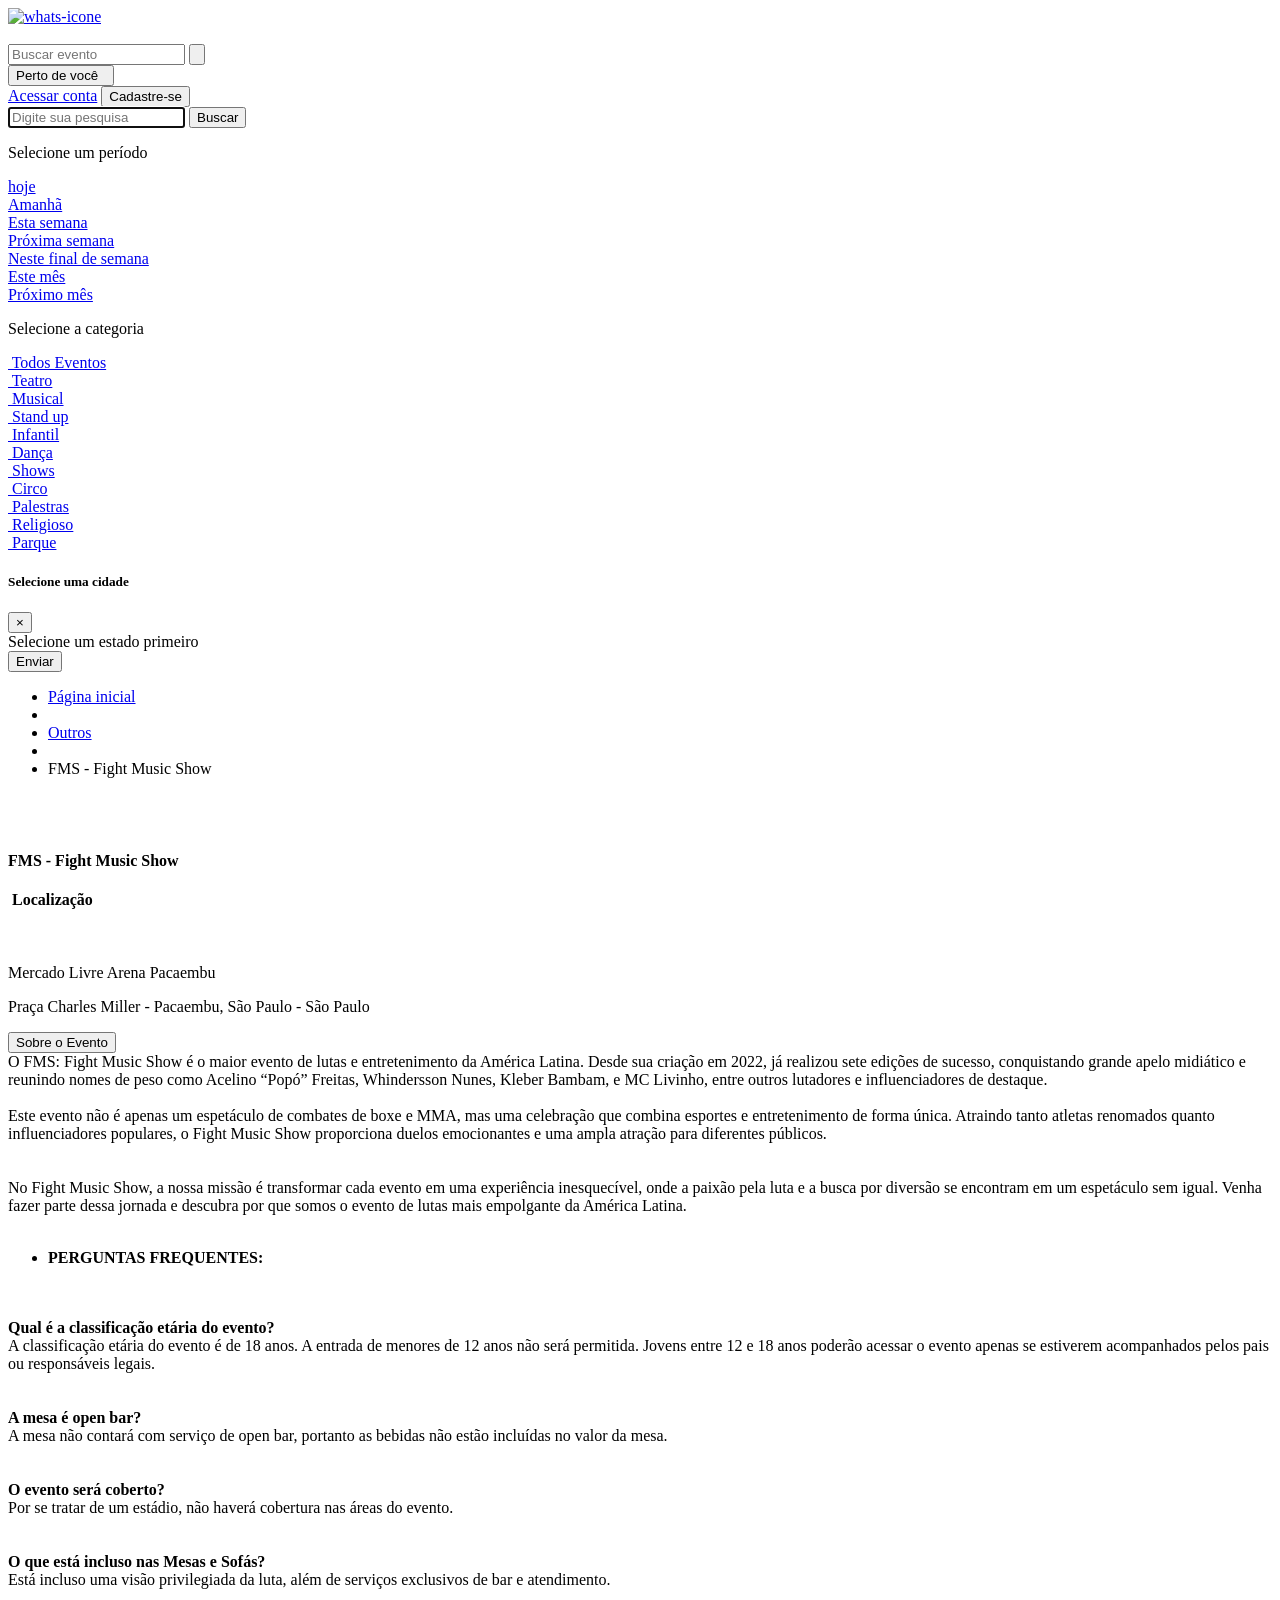
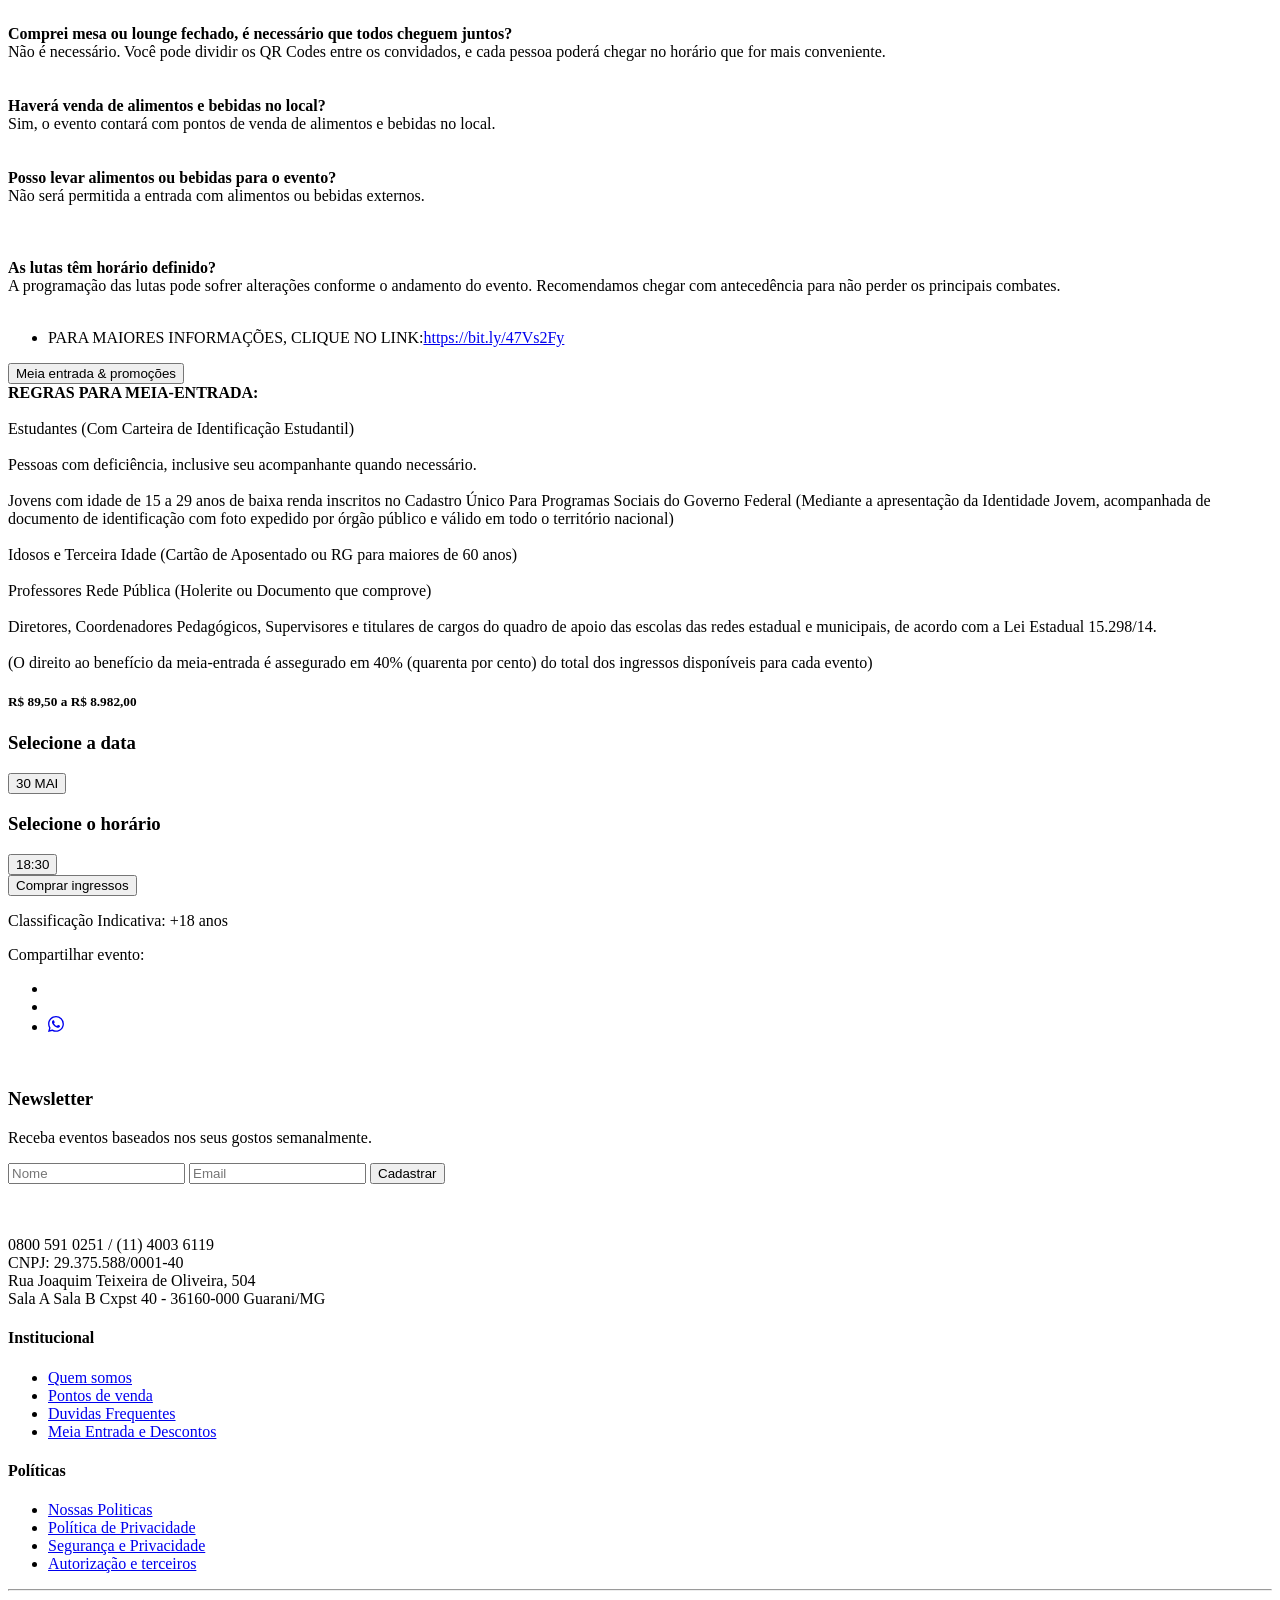
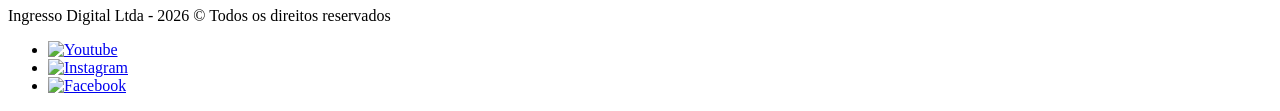
==== Ingresso Digital.html @ d59e61b2 "Add files via upload" ====
<!DOCTYPE html>
<html lang="pt-BR">
<head>
  <meta charset="UTF-8">
  <meta name="viewport" content="width=device-width, initial-scale=1.0">
  <title>Ingresso Digital</title>
  <meta name="description" content="Plataforma de venda de Ingressos" />
	<meta name="keywords" content="" />
	<meta name="author" content="" />
	<meta name="MobileOptimized" content="320" />
  <meta name="format-detection" content="telephone=no">

  <!-- Start org site -->
	<meta property="og:image" content="https://i.imgur.com/9XY0uLa.png"/>
	<meta property="og:image:secure_url" content="https://i.imgur.com/9XY0uLa.png"/> 
	<meta property="og:image:type" content="image/jpg">
	<meta property="og:image:width" content="1200">
	<meta property="og:image:height" content="600">
	<meta property="og:url" content="https://ingressodigital.com/evento/19751/fms-fight-music-show"/>
	<meta property="og:title" content="FMS - Fight Music Show"/>
	<meta property="og:description" content="Plataforma de venda de Ingressos"/>
	<meta property="og:type" content="website" />
	<!-- End org site -->

  <link rel="shortcut icon" type="image/png" href="/assets/img/favicon.ico" />
  <script type="text/javascript" src="/assets/js/lozad.min.js"></script>
	<script src="/assets/js/jquery-1.12.4.min.js"></script>

  <link rel="stylesheet" href="/lib/slick/slick.css" type="text/css"/>
  <link rel="stylesheet" href="/lib/slick/slick-theme.css" type="text/css"/>
  <link rel="stylesheet" href="/assets/css/bootstrap.min.css">
  <link rel="stylesheet" href="/assets/css/responsive.css">
  <link rel="stylesheet" href="/assets/css/style.css">
    <link rel="stylesheet" href="/assets/css/style-perto.css">
  <link rel="stylesheet" type="text/css" href="/lib/magiczoomplus/magiczoomplus.css">

  	  <!-- Google Tag Manager - GLOBAL -->
	  <script>(function(w,d,s,l,i){w[l]=w[l]||[];w[l].push({'gtm.start':
	  new Date().getTime(),event:'gtm.js'});var f=d.getElementsByTagName(s)[0],
	  j=d.createElement(s),dl=l!='dataLayer'?'&l='+l:'';j.async=true;j.src=
	  'https://www.googletagmanager.com/gtm.js?id='+i+dl;f.parentNode.insertBefore(j,f);
	  })(window,document,'script','dataLayer','GTM-WKNSDGXD');</script>
	  <!-- End Google Tag Man -->
	
		  <!-- Google Tag Manager - EVENTO -->
	  <script>(function(w,d,s,l,i){w[l]=w[l]||[];w[l].push({'gtm.start':
	  new Date().getTime(),event:'gtm.js'});var f=d.getElementsByTagName(s)[0],
	  j=d.createElement(s),dl=l!='dataLayer'?'&l='+l:'';j.async=true;j.src=
	  'https://www.googletagmanager.com/gtm.js?id='+i+dl;f.parentNode.insertBefore(j,f);
	  })(window,document,'script','dataLayer','AW-10837346964');</script>
	  <!-- End Google Tag Man -->
	
  <!-- Google tag (gtag.js) -->
  <script async src="https://www.googletagmanager.com/gtag/js?id=G-C0RJ05GGE7"></script>
  <script>
    window.dataLayer = window.dataLayer || [];
    function gtag(){dataLayer.push(arguments);}
    gtag('js', new Date());

    gtag('config', 'G-C0RJ05GGE7');
  </script>

	
  <!-- Start Integração Perto Digital -->
  <script> 
    !function e() { "complete" === document.readyState ? window.setTimeout((function () { var e, n, t; e = "https://cdn.pertoplugin.link/plugin/perto.js.gz", n = 700, t = "https://pertocdn.pertoplugin.link/plugin/perto.js.gz", new Promise((function (o, i) { var c = document.createElement("script"); function r() { if (document.head.removeChild(c), t) { var e = document.createElement("script"); e.src = t, document.head.appendChild(e), e.onload = function () { o(!0) }, e.onerror = function () { o(!1) } } else o(!1) } c.src = e, document.head.appendChild(c); var u = setTimeout((function () { r() }), n); c.onload = function () { clearTimeout(u), o(!0) }, c.onerror = function () { clearTimeout(u), r() } })) }), 500) : window.setTimeout((function () { e() }), 700) }(); 
  </script>
  <!-- end Integração Perto Digital -->
</head>
<body>

		  <!-- Google Tag Manager (noscript) - GLOBAL -->
	  <noscript><iframe src="https://www.googletagmanager.com/ns.html?id=GTM-WKNSDGXD"
	  height="0" width="0" style="display:none;visibility:hidden"></iframe></noscript>
	  <!-- End Google Tag Manager (noscript) -->
	
		  <!-- Google Tag Manager (noscript) - EVENTO -->
	  <noscript><iframe src="https://www.googletagmanager.com/ns.html?id=AW-10837346964"
	  height="0" width="0" style="display:none;visibility:hidden"></iframe></noscript>
	  <!-- End Google Tag Manager (noscript) -->
	
      <a href="https://api.whatsapp.com/send?phone=551140036119" target="_blank">
      <img src="/assets/img/whats.png" alt="whats-icone" class="icone-whats-flut">
    </a>
  
  
<script src="https://unpkg.com/blip-chat-widget" type="text/javascript"></script>
<script>
    (function () {
        window.onload = function () {
            new BlipChat()
                .withAppKey('aW5ncmVzc29kaWdpdGFscm90ZWFkb3I6ZDkxZGI1NDItZjA5NS00MjdiLThmODItMWRmNjdiYzhjYjUw')
                .withButton({"color":"#1f497d","icon":""})
                .withCustomCommonUrl('https://ingressodigital.chat.blip.ai/')
                .build();
        }
    })();
</script>	


<!-- SCRIPT FILA -->
<script data-queue-fair-client="gticket" src="https://files.queue-fair.net/queue-fair-adapter.js"></script>
<header>
 
  <nav class="navbar navbar-expand-lg navbar-light">
    <a class="navbar-brand" href="/">
      <img class="lozad" data-src="/assets/img/logo-azul.svg">
    </a>

    <div class="form-inline area-pesquisa-header my-2 my-lg-0" data-toggle="modal" data-target="#modalPesquisa">
      <input class="form-control mr-sm-2" type="text" id="mod" name="mod" placeholder="Buscar evento" aria-label="Buscar evento">
      <button class="btn btn-outline my-2 my-sm-0" type="button">
        <img class="lozad" data-src="/assets/img/pesquisa.png">
      </button>
    </div>

    <div class="parte-btn-heder">
      <div>
        
          <button id="btnAbrirModal" type="button" class="btn-select-loca-off" data-toggle="modal" data-target="#modalLocalizacao" alt="Achar localização">
            <span id="textoLocal">Perto de você</span>&nbsp;
            <img class="lozad" data-src="/assets/img/localizacao.png">
          </button>

              </div>

              
      <div class="btn-a-header">
                  <a href="/login" class="btn-acess-cont off" alt="Acessar conta">Acessar conta</a>
          <a href="/cadastro" >
            <button type="button" class="btn-cadast-header" alt="Cadastre-se">Cadastre-se</button>
          </a>
                
      </div>
    </div>
  </nav>

  <div class="modal fade" id="modalPesquisa" tabindex="-1" role="dialog" aria-labelledby="TitulomodalPesquisa" aria-hidden="true">
  <div class="modal-dialog" role="document">
   
    <div class="modal-content">
      <div class="input-pesquisa">
        <form action= "/pesquisa.php" method="GET" alt="Botão de pesquisa">
          <input type="hidden" name="busca" value="S"/>
          <input type="hidden" name="pg" value="1"/>
          <input class="form-control" type="text" id="txt_busca" name="txt_busca" placeholder="Digite sua pesquisa" autofocus required>
          <button class="btn btn-outline my-sm-0" type="submit">Buscar <i class="ri-search-line"></i></button>
        </form>
      </div>

      <div class="modal-body">
        <div>
          <p>Selecione um período</p>

          <div>
            <div class="btn-data-pesqui">
              <a href="/pesquisa.php?busca=S&pg=1&txt_data=1">hoje</a>
            </div>
            <div class="btn-data-pesqui">
              <a href="/pesquisa.php?busca=S&pg=1&txt_data=2">Amanhã</a>
            </div>
            <div class="btn-data-pesqui">
              <a href="/pesquisa.php?busca=S&pg=1&txt_data=3">Esta semana</a>
            </div>
            <div class="btn-data-pesqui">
              <a href="/pesquisa.php?busca=S&pg=1&txt_data=4">Próxima semana</a>
            </div>
            <div class="btn-data-pesqui">
              <a href="/pesquisa.php?busca=S&pg=1&txt_data=5">Neste final de semana</a>
            </div>
            <div class="btn-data-pesqui">
              <a href="/pesquisa.php?busca=S&pg=1&txt_data=6">Este mês</a>
            </div>
            <div class="btn-data-pesqui">
              <a href="/pesquisa.php?busca=S&pg=1&txt_data=7">Próximo mês</a>
            </div>
          </div>
        </div>
        
        <div>
          <p>Selecione a categoria</p>

          <div>
            <div class="btn-genero-pesqui">
              <a href="/pesquisa.php?busca=S&pg=1&txt_busca=">
                <img class="lozad" data-src="/assets/img/bolinhas.png"/> Todos Eventos
              </a>
            </div> 
            <div class="btn-genero-pesqui">
              <a href="/pesquisa.php?busca=S&pg=1&txt_genero=20">
                <img class="lozad" data-src="/assets/img/mascaras.png"/> Teatro
              </a>
            </div>
            <div class="btn-genero-pesqui">
              <a href="/pesquisa.php?busca=S&pg=1&txt_genero=23">
                <img class="lozad" data-src="/assets/img/musica.png"/> Musical
              </a>
            </div>
            <div class="btn-genero-pesqui">
              <a href="/pesquisa.php?busca=S&pg=1&txt_genero=22">
                <img class="lozad" data-src="/assets/img/smille.png"/> Stand up
              </a>
            </div>
            <div class="btn-genero-pesqui">
              <a href="/pesquisa.php?busca=S&pg=1&txt_genero=29">
                <img class="lozad" data-src="/assets/img/estrela.png"/> Infantil
              </a>
            </div>
            <div class="btn-genero-pesqui">
              <a href="/pesquisa.php?busca=S&pg=1&txt_genero=28">
                <img class="lozad" data-src="/assets/img/bolinhas.png"/> Dança
              </a>
            </div>
            <div class="btn-genero-pesqui">
              <a href="/pesquisa.php?busca=S&pg=1&txt_genero=27">
                <img class="lozad" data-src="/assets/img/violao.png"/> Shows
              </a>
            </div>
            <div class="btn-genero-pesqui">
              <a href="/pesquisa.php?busca=S&pg=1&txt_genero=34">
                <img class="lozad" data-src="/assets/img/bolinhas.png"/> Circo
              </a>
            </div>
            <div class="btn-genero-pesqui">
              <a href="/pesquisa.php?busca=S&pg=1&txt_genero=32">
                <img class="lozad" data-src="/assets/img/microfone.png"/> Palestras
              </a>
            </div>
            <div class="btn-genero-pesqui">
              <a href="/pesquisa.php?busca=S&pg=1&txt_genero=36">
                <img class="lozad" data-src="/assets/img/igreja.png"/> Religioso
              </a>
            </div>
            <div class="btn-genero-pesqui">
              <a href="/pesquisa.php?busca=S&pg=1&txt_genero=43">
                <img class="lozad" data-src="/assets/img/circo.png"/> Parque
              </a>
            </div>
          </div>
        </div>
      </div>
    </div>
  </div>
</div>  
<div class="modal fade" id="modalLocalizacao" tabindex="-1" role="dialog" aria-labelledby="modalLocalizacaoLabel" aria-hidden="true">
  <div class="modal-dialog" role="document">
    <div class="modal-content modal-localiza-header">
      <div class="modal-header">
        <h5 class="modal-title">Selecione uma cidade</h5>
        <button type="button" class="close" data-dismiss="modal" aria-label="Fechar">
          <span>&times;</span>
        </button>
      </div>

      <div class="modal-body">
        <form id="formLocalizacao" action="" method="POST">
          <div class="row">
            <div class="col-md-5">
              <div class="form-group loca-estado" id="listaEstados">
                <!-- Estados serão inseridos aqui -->
              </div>
            </div>

            <div class="col-md-7">
              <div class="form-group loca-cidade" id="listaCidades">
                <div class="cidade-item">Selecione um estado primeiro</div>
              </div>
            </div>
          </div>

          <input type="hidden" id="input-estado" name="loca-estado">
          <input type="hidden" id="input-cidade" name="loca-cidade">
          <button type="submit" class="btn-envia-loc" name="sele-localiza">Enviar</button>
        </form>
      </div>
    </div>
  </div>
</div>


  <script>
$("#mod").focusout(function(event){
  $('#txt_busca').focus();
  $('#txt_busca').select();
});
</script>

<script type="text/javascript" src="/assets/js/carrega-city-esta.js"></script>


<script type='text/javascript'>
if(sessionStorage.getItem('tempoCar')) {
  sessionStorage.removeItem('tempoCar');
}

if(sessionStorage.getItem('tempoCar') == null) {
  sessionStorage.setItem('tempoCar', 900);
}
</script>

<div class="container-fluid">
  <ul class="bol-header-ing">
    <li>
      <a href="/">
        <div class="bol">Página inicial</div>
      </a>
    </li>
    <li class="bol-divisor"><i class="ri-checkbox-blank-circle-fill"></i></li>
    <li>
      <a href="/pesquisa.php?busca=S&pg=1&txt_genero=2">
        <div class="bol">Outros</div>
      </a>
    </li>
    <li class="bol-divisor"><i class="ri-checkbox-blank-circle-fill"></i></li>
    <li class="bol active">FMS - Fight Music Show</li>
  </ul>
</div>

<section>
  <div class="col-md-12">
    <!--<div class="img-banner-mobile boximgprod" style="background-image: url(https://i.imgur.com/9XY0uLa.png);"></div>-->
    <img class="img-banner-mobile lozad" data-src="https://i.imgur.com/9XY0uLa.png">
  </div>
  
  <div class="container-fluid">
    <div class="row sobe-div-valor">
      <div id="contedo-rolagem" class="col-md-8 order-posi-3">
        <!--<div class="img-banner-desktop boximgprod" style="background-image: url(https://i.imgur.com/9XY0uLa.png);"></div>-->
        <img class="img-banner-desktop lozad" data-src="https://i.imgur.com/9XY0uLa.png">

        <div class="conteudo-d-evento">
          <h4 class="titulo-evento-1">FMS - Fight Music Show</h4>

          <div class="texto-descricao-event">
                      </div>

          <!--<div class="row barra-dado-pro-evento">
            <div class="col-md-10 info-pord">
              <img class="lozad" data-src="images/foto-user.png">
              <div class="ajuste-dad-prod-e">
                <h5>Deive Leonardo</h5>
                <i class="ri-checkbox-blank-circle-fill"></i>
                <p>70 Eventos ativos</p>
              </div>
            </div>

            <div class="col-md-2 btn-ver-mais-prod">
              <button type="button" class="btn">Ver Mais</button>
            </div>
          </div>-->

          <div class="localizacao-dado-evento">
            <h4><img class="lozad icone-loc-eve" data-src="/assets/img/icone-bombando.png"> Localização</h4>

            <div class="dados-loca-detalhes">
              <img class="lozad marcador-mapa" data-src="/assets/img/marcador.png">
              <span>
                <p>Mercado Livre Arena Pacaembu</p>
                <p>Praça Charles Miller - Pacaembu, São Paulo - São Paulo</p>
              </span>
            </div>
            
                      </div>

          <div class="acordion-texto-event-1">
            <div class="accordion" id="accordionDadosTex">
              <div class="card-texto">
                <div id="headingOne">
                  <button class="btn-mostra-texto-e" type="button" data-toggle="collapse" data-target="#collapseOne" aria-expanded="true" aria-controls="collapseOne">
                    <span>Sobre o Evento</span> <i class="ri-arrow-down-s-line"></i>
                  </button>
                </div>

                <div id="collapseOne" class="collapse form-texto-card show" aria-labelledby="headingOne" data-parent="#accordionDadosTex">
                  O FMS: Fight Music Show &eacute; o maior evento de lutas e entretenimento da Am&eacute;rica Latina. Desde sua cria&ccedil;&atilde;o em 2022, j&aacute; realizou sete edi&ccedil;&otilde;es de sucesso, conquistando grande apelo midi&aacute;tico e reunindo nomes de peso como Acelino &ldquo;Pop&oacute;&rdquo; Freitas, Whindersson Nunes, Kleber Bambam, e MC Livinho, entre outros lutadores e influenciadores de destaque.<br />
<br />
Este evento n&atilde;o &eacute; apenas um espet&aacute;culo de combates de boxe e MMA, mas uma celebra&ccedil;&atilde;o que combina esportes e entretenimento de forma &uacute;nica. Atraindo tanto atletas renomados quanto influenciadores populares, o Fight Music Show proporciona duelos emocionantes e uma ampla atra&ccedil;&atilde;o para diferentes p&uacute;blicos.<br />
<br />
<br />
No Fight Music Show, a nossa miss&atilde;o &eacute; transformar cada evento em uma experi&ecirc;ncia inesquec&iacute;vel, onde a paix&atilde;o pela luta e a busca por divers&atilde;o se encontram em um espet&aacute;culo sem igual. Venha fazer parte dessa jornada e descubra por que somos o evento de lutas mais empolgante da Am&eacute;rica Latina.<br />
&nbsp;
<ul>
	<li><strong>PERGUNTAS FREQUENTES:&nbsp;</strong><br />
	&nbsp;</li>
</ul>
&nbsp;<br />
<strong>Qual &eacute; a classifica&ccedil;&atilde;o et&aacute;ria do evento?</strong><br />
A classifica&ccedil;&atilde;o et&aacute;ria do evento &eacute; de 18 anos. A entrada de menores de 12 anos n&atilde;o ser&aacute; permitida. Jovens entre 12 e 18 anos poder&atilde;o acessar o evento apenas se estiverem acompanhados pelos pais ou respons&aacute;veis legais.<br />
<br />
<br />
<strong>A mesa &eacute; open bar?</strong><br />
A mesa n&atilde;o contar&aacute; com servi&ccedil;o de open bar, portanto as bebidas n&atilde;o est&atilde;o inclu&iacute;das no valor da mesa.<br />
<br />
<br />
<strong>O evento ser&aacute; coberto?</strong><br />
Por se tratar de um est&aacute;dio, n&atilde;o haver&aacute; cobertura nas &aacute;reas do evento.<br />
<br />
<br />
<strong>O que est&aacute; incluso nas Mesas e Sof&aacute;s?</strong><br />
Est&aacute; incluso uma vis&atilde;o privilegiada da luta, al&eacute;m de servi&ccedil;os exclusivos de bar e atendimento.<br />
<br />
<br />
<strong>Comprei mesa ou lounge fechado, &eacute; necess&aacute;rio que todos cheguem juntos?</strong><br />
N&atilde;o &eacute; necess&aacute;rio. Voc&ecirc; pode dividir os QR Codes entre os convidados, e cada pessoa poder&aacute; chegar no hor&aacute;rio que for mais conveniente.<br />
<br />
<br />
<strong>Haver&aacute; venda de alimentos e bebidas no local?</strong><br />
Sim, o evento contar&aacute; com pontos de venda de alimentos e bebidas no local.<br />
<br />
<br />
<strong>Posso levar alimentos ou bebidas para o evento?</strong><br />
N&atilde;o ser&aacute; permitida a entrada com alimentos ou bebidas externos.<br />
<br />
<br />
<br />
<strong>As lutas t&ecirc;m hor&aacute;rio definido?</strong><br />
A programa&ccedil;&atilde;o das lutas pode sofrer altera&ccedil;&otilde;es conforme o andamento do evento. Recomendamos chegar com anteced&ecirc;ncia para n&atilde;o perder os principais combates.<br />
&nbsp;
<ul>
	<li>PARA MAIORES INFORMA&Ccedil;&Otilde;ES, CLIQUE NO LINK:<a href="https://bit.ly/47Vs2Fy">https://bit.ly/47Vs2Fy</a></li>
</ul>                </div>
              </div>

              <div class="card-texto">
                <div id="headingTwo">
                  <button class="btn-mostra-texto-e" type="button" data-toggle="collapse" data-target="#collapseTwo" aria-expanded="true" aria-controls="collapseTwo">
                    <span>Meia entrada & promoções</span> <i class="ri-arrow-down-s-line"></i>
                  </button>
                </div>

                <div id="collapseTwo" class="collapse form-texto-card show" aria-labelledby="headingTwo" data-parent="#accordionDadosTex">
                  <strong>REGRAS PARA MEIA-ENTRADA:</strong><br />
&nbsp;<br />
Estudantes (Com Carteira de Identifica&ccedil;&atilde;o Estudantil)<br />
&nbsp;<br />
Pessoas com defici&ecirc;ncia, inclusive seu acompanhante quando necess&aacute;rio.<br />
&nbsp;<br />
Jovens com idade de 15 a 29 anos de baixa renda inscritos no Cadastro &Uacute;nico Para Programas Sociais do Governo Federal (Mediante a apresenta&ccedil;&atilde;o da Identidade Jovem, acompanhada de documento de identifica&ccedil;&atilde;o com foto expedido por &oacute;rg&atilde;o p&uacute;blico e v&aacute;lido em todo o territ&oacute;rio nacional)<br />
&nbsp;<br />
Idosos e Terceira Idade (Cart&atilde;o de Aposentado ou RG para maiores de 60 anos)<br />
&nbsp;<br />
Professores Rede P&uacute;blica (Holerite ou Documento que comprove)<br />
&nbsp;<br />
Diretores, Coordenadores Pedag&oacute;gicos, Supervisores e titulares de cargos do quadro de apoio das escolas das redes estadual e municipais, de acordo com a Lei Estadual 15.298/14.<br />
&nbsp;<br />
(O direito ao benef&iacute;cio da meia-entrada &eacute; assegurado em 40% (quarenta por cento) do total dos ingressos dispon&iacute;veis para cada evento)                </div>
              </div>
            </div>
          </div>

        </div>
      </div>

      <div class="col-md-4 order-posi-2">
        <div id="div-fixa">
          <div class="area-data-hor">

            <h5 class='valores-ing'>R$ 89,50 a R$ 8.982,00</h5> 
  
            <div id="accordionDatHor">
              <div>
                <h3>Selecione a data</h3>

                <script>const datas = []; </script>
                
                  <button class="btn btn-datas clicavelData collapsed ativoButton" type="button" data-target="#collapse05-30-2026" onclick="activeClassData(this)">
                    30 MAI                  </button>
                
                <h3>Selecione o horário</h3>
      
                <div class="area-select-hor">
                          
                  <div id="collapse05-30-2026" class="collapse show" data-parent="#accordionDatHor">
            
                                          <button class="btn btn-datas clicavelHora  ativoButton " type="button" onclick="activeClassHora(this, '19751')">
                        18:30                      </button>
                    
                  </div>
                                  </div>
              </div>
            </div>

            <div>
                              <a id="link-eve-indi" href="lngressos.html">
                  <button type="button" class="btn btn-comp-ing">Comprar ingressos</button>
                </a>
                            

              <p class="classif-evento"><i class="ri-error-warning-fill"></i> Classificação Indicativa: +18 anos</p>
            </div>
          </div>

          <div class="area-compartilha">
            <div><p>Compartilhar evento:</p></div>
            <div>
              <ul>
                <li>
                  <a href="https://www.facebook.com/sharer/sharer.php?u=https://ingressodigital.com/evento/19751/fms-fight-music-show" target="_blank">
                    <img class="lozad" data-src="/assets/img/face-black.png">
                  </a>
                </li>

                <li>
                  <a href="https://twitter.com/intent/tweet?url=https://ingressodigital.com/evento/19751/fms-fight-music-show" target="_blank">
                    <img class="lozad" data-src="/assets/img/twit-black.png">
                  </a>
                </li>

                <li>
                  <a href="https://api.whatsapp.com/send/?text=https://ingressodigital.com/evento/19751/fms-fight-music-show" target="_blank">
                    <svg xmlns="http://www.w3.org/2000/svg" width="16" height="16" fill="currentColor" class="bi bi-whatsapp" viewBox="0 0 16 16">
                      <path d="M13.601 2.326A7.85 7.85 0 0 0 7.994 0C3.627 0 .068 3.558.064 7.926c0 1.399.366 2.76 1.057 3.965L0 16l4.204-1.102a7.9 7.9 0 0 0 3.79.965h.004c4.368 0 7.926-3.558 7.93-7.93A7.9 7.9 0 0 0 13.6 2.326zM7.994 14.521a6.6 6.6 0 0 1-3.356-.92l-.24-.144-2.494.654.666-2.433-.156-.251a6.56 6.56 0 0 1-1.007-3.505c0-3.626 2.957-6.584 6.591-6.584a6.56 6.56 0 0 1 4.66 1.931 6.56 6.56 0 0 1 1.928 4.66c-.004 3.639-2.961 6.592-6.592 6.592m3.615-4.934c-.197-.099-1.17-.578-1.353-.646-.182-.065-.315-.099-.445.099-.133.197-.513.646-.627.775-.114.133-.232.148-.43.05-.197-.1-.836-.308-1.592-.985-.59-.525-.985-1.175-1.103-1.372-.114-.198-.011-.304.088-.403.087-.088.197-.232.296-.346.1-.114.133-.198.198-.33.065-.134.034-.248-.015-.347-.05-.099-.445-1.076-.612-1.47-.16-.389-.323-.335-.445-.34-.114-.007-.247-.007-.38-.007a.73.73 0 0 0-.529.247c-.182.198-.691.677-.691 1.654s.71 1.916.81 2.049c.098.133 1.394 2.132 3.383 2.992.47.205.84.326 1.129.418.475.152.904.129 1.246.08.38-.058 1.171-.48 1.338-.943.164-.464.164-.86.114-.943-.049-.084-.182-.133-.38-.232"/>
                    </svg>
                  </a>
                </li>
              </ul>
            </div>
          </div>
          
                    
        </div>
      </div>

    </div>
  </div>
</section>

<div class="ajuste-espaco-detalhe"></div>


<section>
  <div class="area-newsletter">
    <div class="row">
      <div class="col-md-6 div-contrast_clear">
        <div class="posiciona-dados-news">
          <img class="lozad icone-news" data-src="/assets/img/icone-news.png">

          <h3>Newsletter</h3>
          <p>Receba eventos baseados nos seus gostos semanalmente.</p>

          <form action="" method="POST">
            <input type="text" class="input-news-1" name='nome' placeholder="Nome" required >
            <input type="email" class="input-news-2" name='email' placeholder="Email" required >
            <button type="submit" class="btn-news" name='email-new'>Cadastrar</button>
          </form>
        </div>
      </div>

      <div class="col-md-6 img-lateral-news">
        <img class="lozad w-100" data-src="/assets/img/bolinhas-news.png">
      </div>
    </div>
  </div>

  <footer class="bloco-news-compl-foot"></footer>
</section>

<!-- mostra o modal de error -->
  <footer>
  <div class="container">
    <div class="row">
      <div class="col-md-6 arruma-background">
        <img class="lozad logo-rodape" data-src="/assets/img/logo-branco.png">
        <p></p>
        <span class="tel-link">0800 591 0251 / (11) 4003 6119</span>
        </br>
        <span alt="dados da empresa">
          CNPJ: 29.375.588/0001-40<br/>
          Rua Joaquim Teixeira de Oliveira, 504<br/>
          Sala A Sala B Cxpst 40 - 36160-000 Guarani/MG
        </span>
      </div>

      <div class="col-md-3">
        <h4>Institucional</h4>
        <ul>
                    <li><a href="/text/1/quem-somos" alt="Quem somos">
              Quem somos            </a></li>
                      <li><a href="/text/2/pontos-de-venda" alt="Pontos de venda">
              Pontos de venda            </a></li>
                      <li><a href="/text/3/duvidas-frequentes" alt="Duvidas Frequentes">
              Duvidas Frequentes            </a></li>
                      <li><a href="/text/4/meia-entrada-e-descontos" alt="Meia Entrada e Descontos">
              Meia Entrada e Descontos            </a></li>
                  </ul>
      </div>

      <div class="col-md-3">
        <h4>Políticas</h4>
        <ul>
                  <li><a href="/text/6/nossas-politicas" alt="Nossas Politicas">
            Nossas Politicas          </a></li>
                  <li><a href="/text/7/politica-de-privacidade" alt="Política de Privacidade">
            Política de Privacidade          </a></li>
                  <li><a href="/text/8/seguranca-e-privacidade" alt="Segurança e Privacidade">
            Segurança e Privacidade          </a></li>
                  <li><a href="/text/9/autorizacao-e-terceiros" alt="Autorização e terceiros">
            Autorização e terceiros          </a></li>
                </ul>
      </div>
    </div>
  </div>
<hr/>
  <div class="container">
    <div class="row">
      <div class="col-md-6">
        <p>Ingresso Digital Ltda - 2026 © Todos os direitos reservados</p>
      </div>

      <div class="col-md-6">
        <ul class="redes-sociais-footer">
          <li>
            <a href="https://" target="_blank" >
              <img class="lozad" data-src="/assets/img/youtube.png" alt="Youtube">
            </a>
          </li>

          <li>
            <a href="https://" target="_blank" >
              <img class="lozad" data-src="/assets/img/insta.png" alt="Instagram">
            </a>
          </li>

          <li>
            <a href="https://www.facebook.com/ingressodigitaloficial/" target="_blank" >
              <img class="lozad" data-src="/assets/img/face.png" alt="Facebook">
            </a>
          </li>
        </ul>
      </div>
    </div>
  </div>
</footer>

  <script type="text/javascript" src="/assets/js/jquery-3.3.1.slim.min.js"></script>
  <script type="text/javascript" src="/assets/js/popper.min.js"></script>
  <script type="text/javascript" src="/assets/js/bootstrap.min.js"></script>
  <script type="text/javascript" src="/assets/js/jquery-1.11.0.min.js"></script>
  <script type="text/javascript" src="/assets/js/jquery-migrate-1.2.1.min.js"></script>
  <script type="text/javascript" src="/lib/slick/slick.min.js"></script>
  <script type="text/javascript" src="/assets/js/script.js"></script>
  <script type="text/javascript" src="/assets/js/relogioCar.js"></script>
  <script type="text/javascript" src="/lib/magiczoomplus/magiczoomplus.js"></script>

  
  
  <script type="text/javascript" src="/assets/js/carrosseis.js"></script> 

</body>
</html> 
<script>
function activeClassData(clicado) {
  const clicaveis = document.querySelectorAll('.clicavelData');
  const targetCollapse = clicado.getAttribute('data-target');
  const isAlreadyActive = clicado.classList.contains('ativoButton');

  if(isAlreadyActive) {
    return; // Já está ativo, não faz nada
  }

  // Remove classe ativa dos outros
  clicaveis.forEach(el => el.classList.remove('ativoButton'));
  clicado.classList.add('ativoButton');

  // Fecha todos os collapses
  document.querySelectorAll('.area-select-hor .collapse').forEach(c => {
    c.classList.remove('show');
  });

  // Abre o correspondente
  const collapseToOpen = document.querySelector(targetCollapse);
  if (collapseToOpen) {
    collapseToOpen.classList.add('show');
  }

  // Reseta o botão de compra
  let btn = document.querySelector('#link-eve-indi button');
  let link = document.querySelector('#link-eve-indi');
  link.href = '#';
  btn.classList.add('desativar-btn');
  btn.innerHTML = 'Selecione um horário';
}

function activeClassHora(clicado, eve) {
  const clicaveis = document.querySelectorAll('.clicavelHora');
  clicaveis.forEach(el => el.classList.remove('ativoButton'));
  clicado.classList.add('ativoButton');

  let btn = document.querySelector('#link-eve-indi button');
  let link = document.querySelector('#link-eve-indi');
  link.href = 'lngressos.html';
  btn.classList.remove('desativar-btn');
  btn.innerHTML = 'Comprar ingressos';
}
</script>

<script type="text/javascript" src="/assets/js/fixa-div-lateral.js"></script>
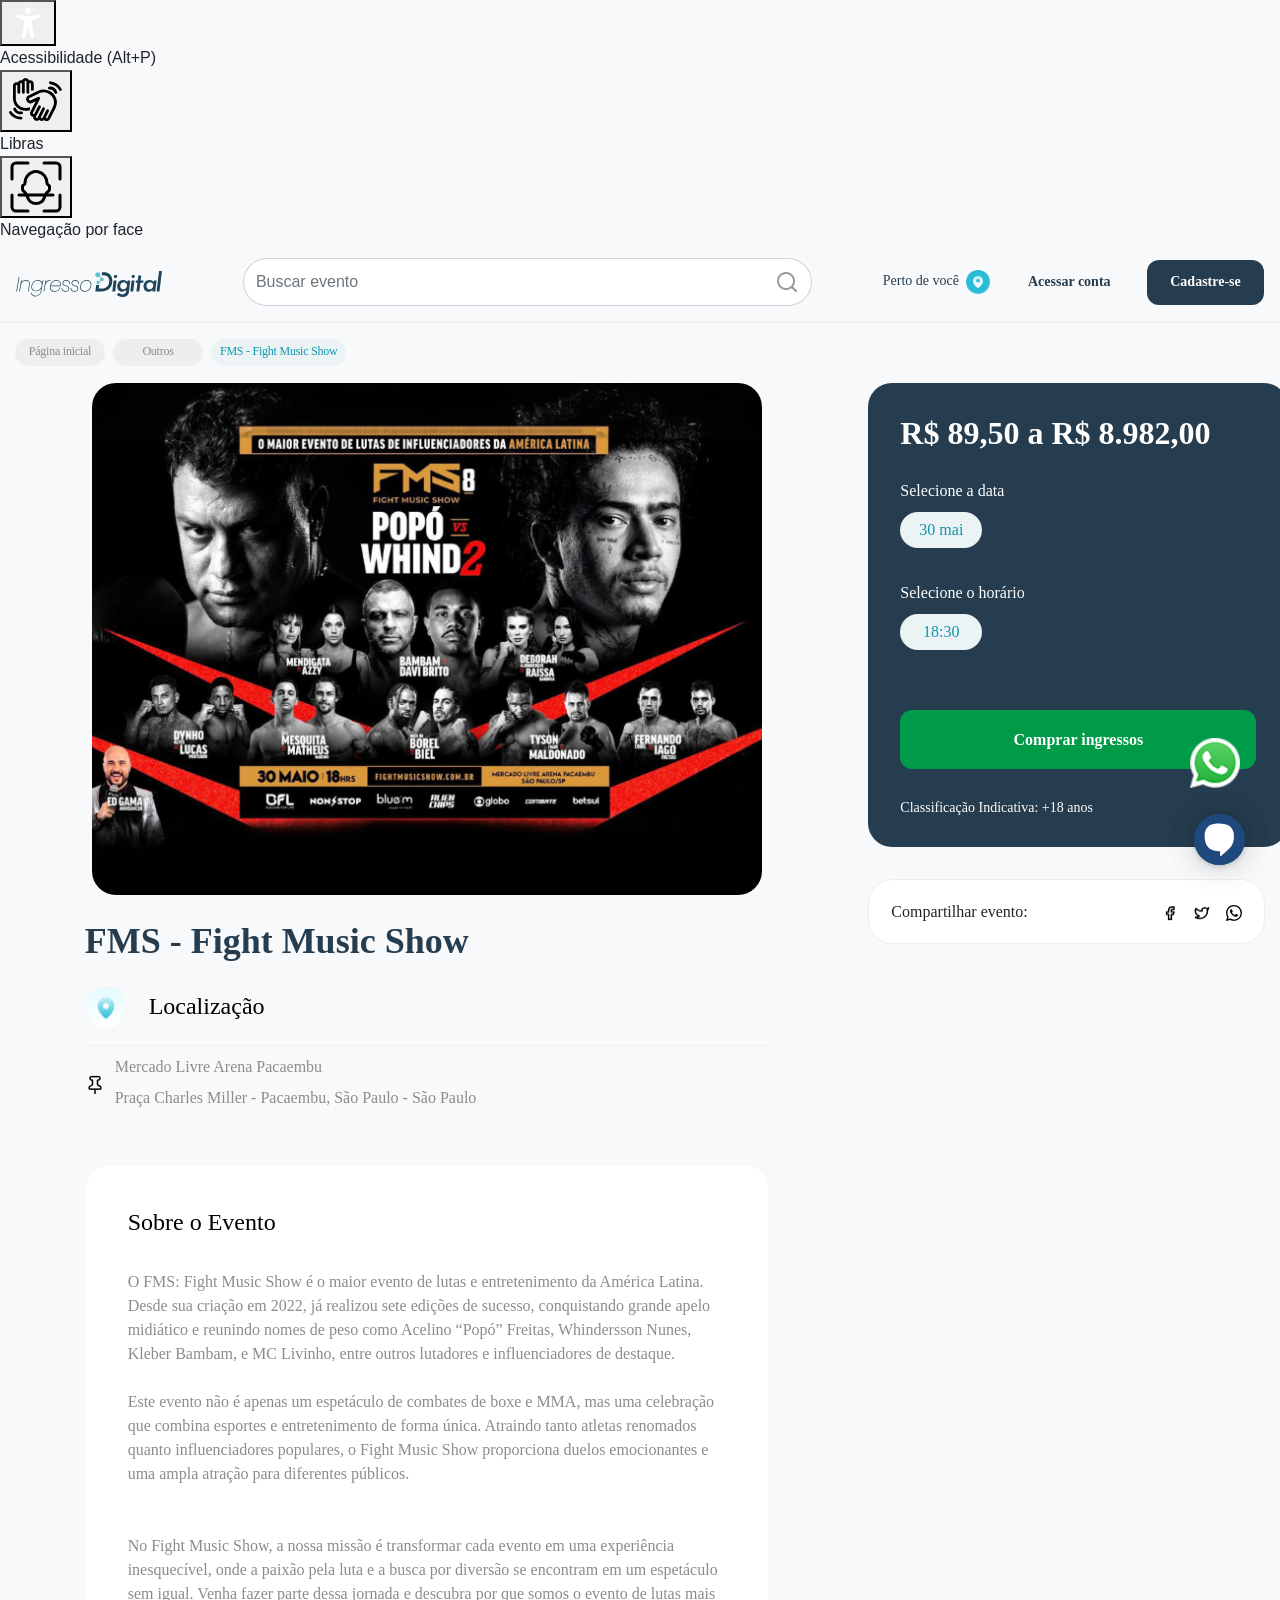
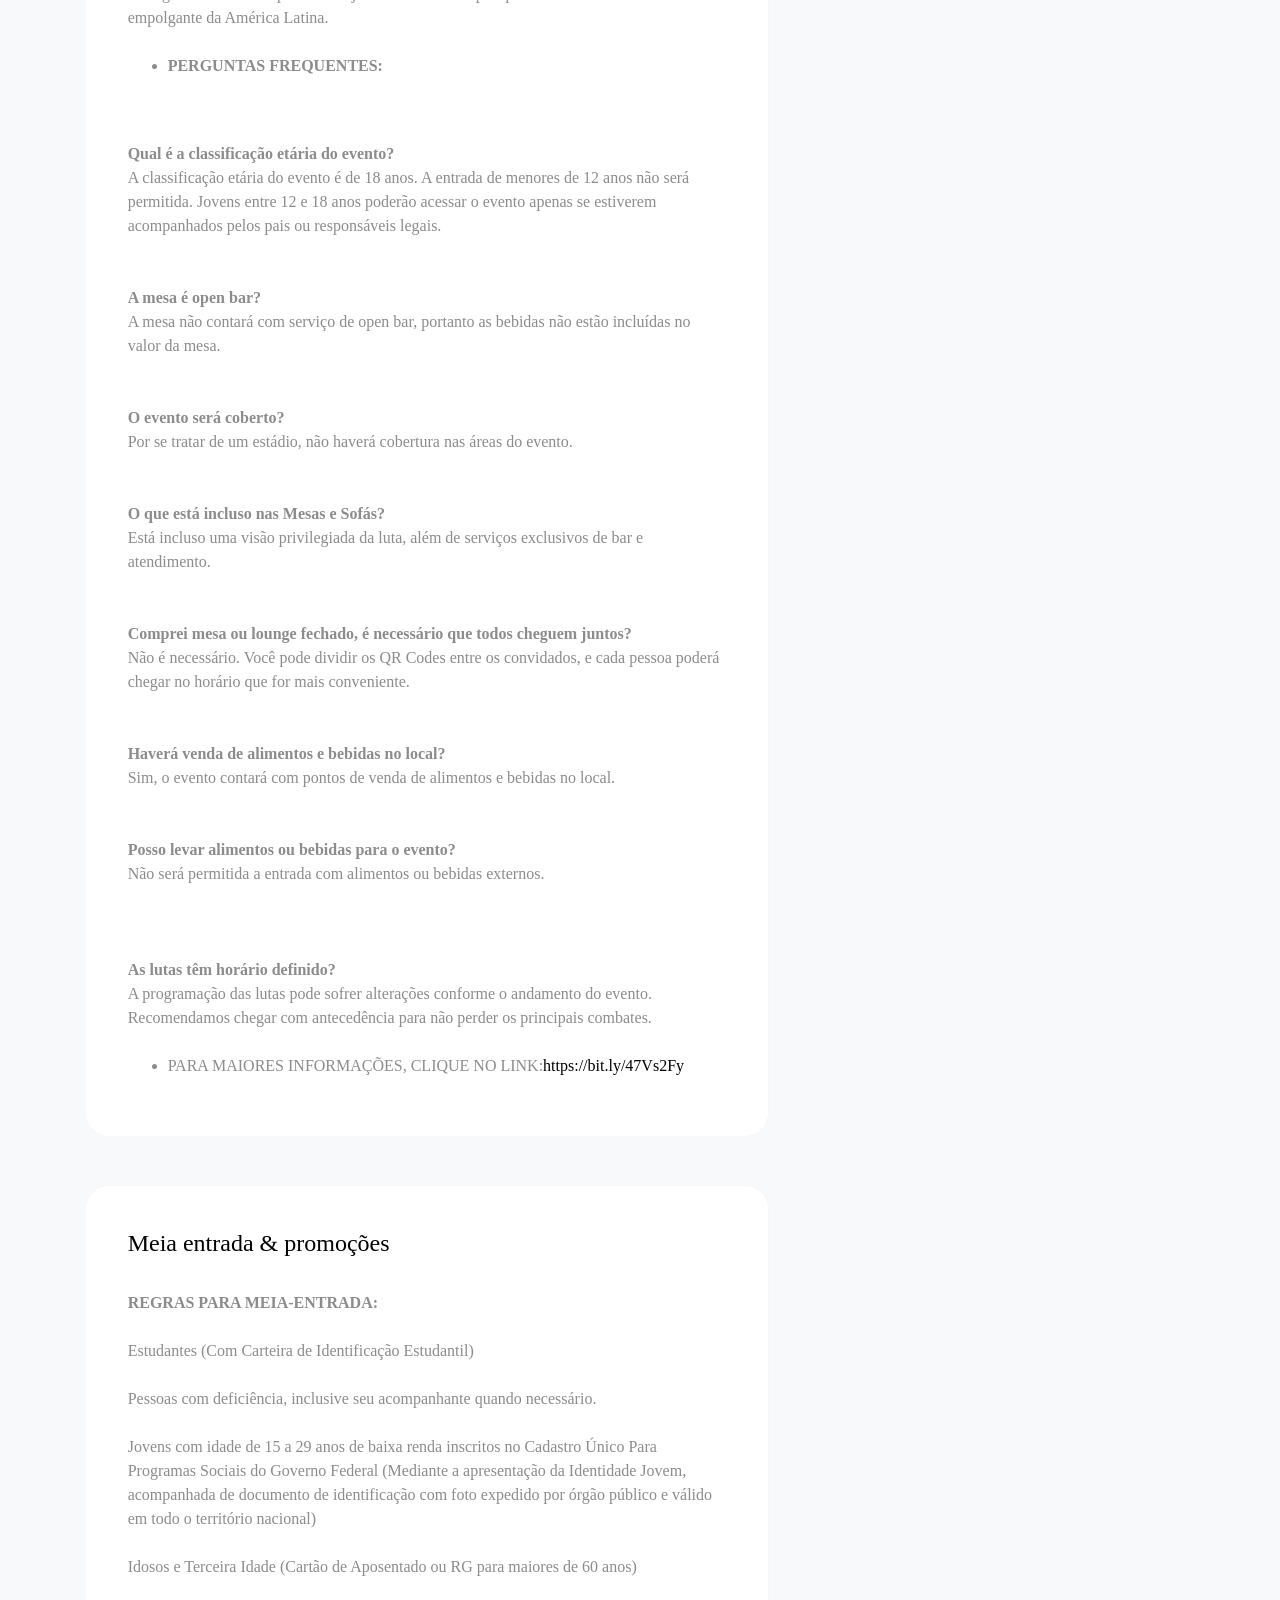
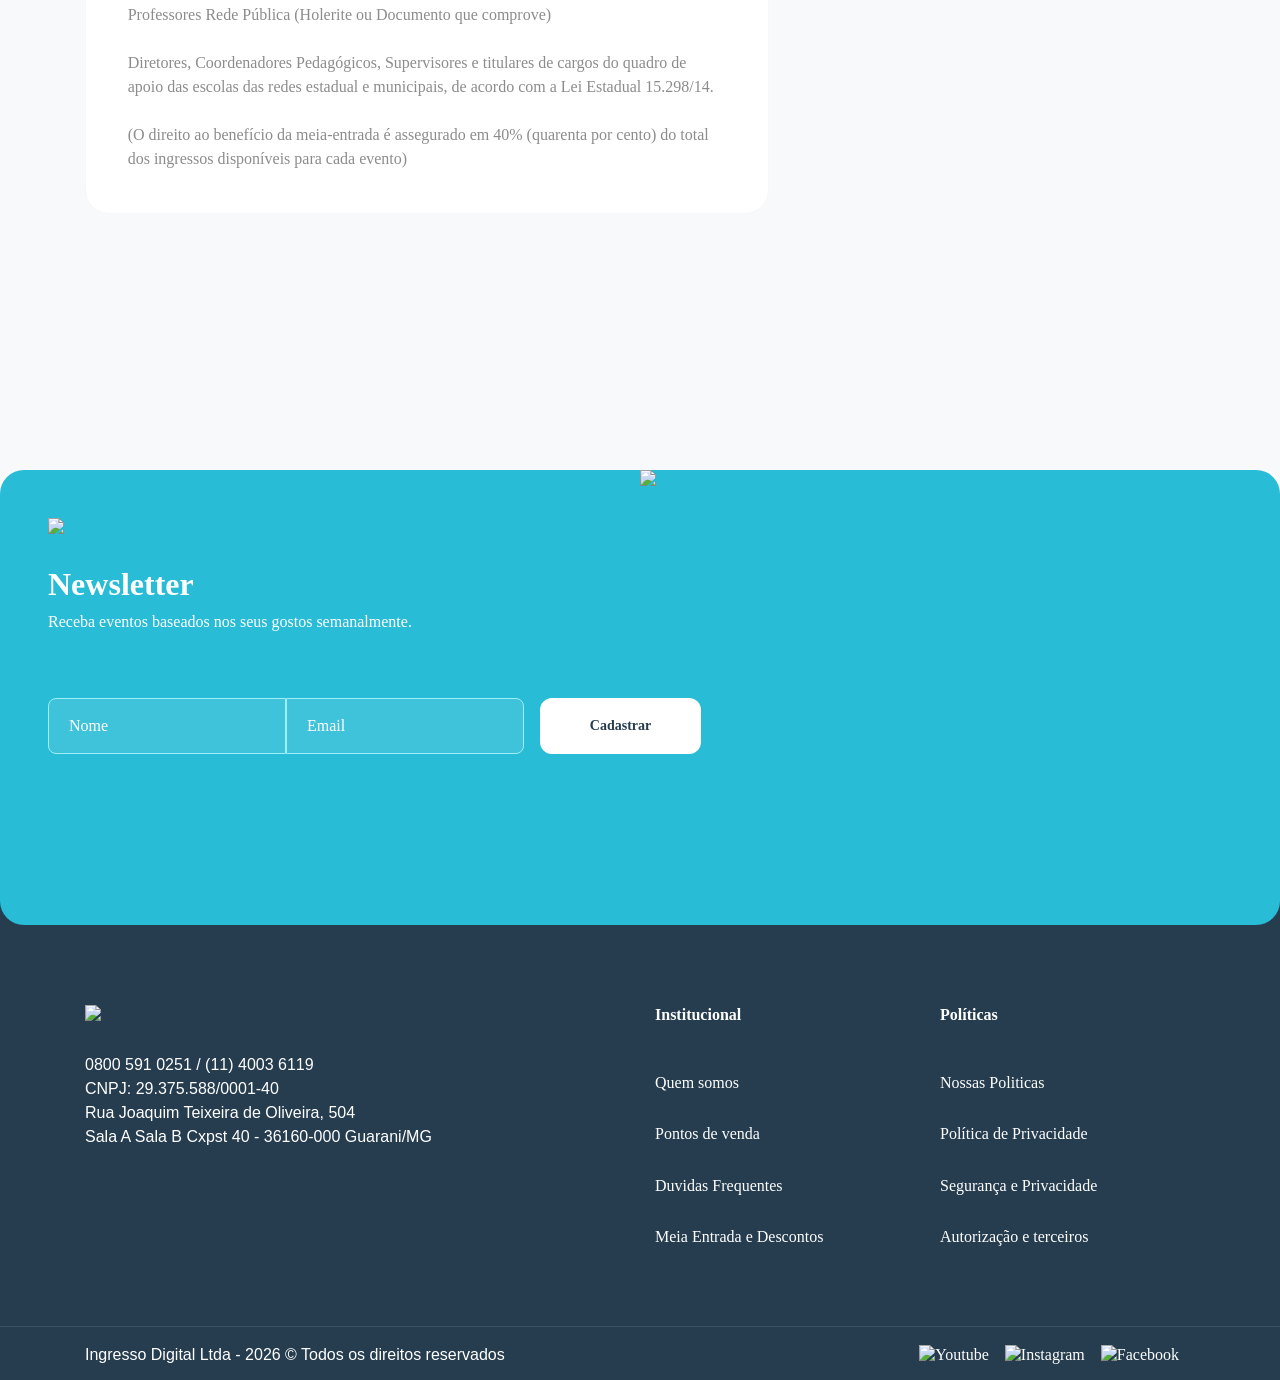
==== commit 4aaaeb17: "Add files via upload" ====
--- a/Ingresso Digital.html
+++ b/Ingresso Digital.html
@@ -1,699 +1,839 @@
-
-<!DOCTYPE html>
-<html lang="pt-BR">
-<head>
-  <meta charset="UTF-8">
-  <meta name="viewport" content="width=device-width, initial-scale=1.0">
-  <title>Ingresso Digital</title>
-  <meta name="description" content="Plataforma de venda de Ingressos" />
-	<meta name="keywords" content="" />
-	<meta name="author" content="" />
-	<meta name="MobileOptimized" content="320" />
-  <meta name="format-detection" content="telephone=no">
-
-  <!-- Start org site -->
-	<meta property="og:image" content="https://i.imgur.com/9XY0uLa.png"/>
-	<meta property="og:image:secure_url" content="https://i.imgur.com/9XY0uLa.png"/> 
-	<meta property="og:image:type" content="image/jpg">
-	<meta property="og:image:width" content="1200">
-	<meta property="og:image:height" content="600">
-	<meta property="og:url" content="https://ingressodigital.com/evento/19751/fms-fight-music-show"/>
-	<meta property="og:title" content="FMS - Fight Music Show"/>
-	<meta property="og:description" content="Plataforma de venda de Ingressos"/>
-	<meta property="og:type" content="website" />
-	<!-- End org site -->
-
-  <link rel="shortcut icon" type="image/png" href="/assets/img/favicon.ico" />
-  <script type="text/javascript" src="/assets/js/lozad.min.js"></script>
-	<script src="/assets/js/jquery-1.12.4.min.js"></script>
-
-  <link rel="stylesheet" href="/lib/slick/slick.css" type="text/css"/>
-  <link rel="stylesheet" href="/lib/slick/slick-theme.css" type="text/css"/>
-  <link rel="stylesheet" href="/assets/css/bootstrap.min.css">
-  <link rel="stylesheet" href="/assets/css/responsive.css">
-  <link rel="stylesheet" href="/assets/css/style.css">
-    <link rel="stylesheet" href="/assets/css/style-perto.css">
-  <link rel="stylesheet" type="text/css" href="/lib/magiczoomplus/magiczoomplus.css">
-
-  	  <!-- Google Tag Manager - GLOBAL -->
-	  <script>(function(w,d,s,l,i){w[l]=w[l]||[];w[l].push({'gtm.start':
-	  new Date().getTime(),event:'gtm.js'});var f=d.getElementsByTagName(s)[0],
-	  j=d.createElement(s),dl=l!='dataLayer'?'&l='+l:'';j.async=true;j.src=
-	  'https://www.googletagmanager.com/gtm.js?id='+i+dl;f.parentNode.insertBefore(j,f);
-	  })(window,document,'script','dataLayer','GTM-WKNSDGXD');</script>
-	  <!-- End Google Tag Man -->
-	
-		  <!-- Google Tag Manager - EVENTO -->
-	  <script>(function(w,d,s,l,i){w[l]=w[l]||[];w[l].push({'gtm.start':
-	  new Date().getTime(),event:'gtm.js'});var f=d.getElementsByTagName(s)[0],
-	  j=d.createElement(s),dl=l!='dataLayer'?'&l='+l:'';j.async=true;j.src=
-	  'https://www.googletagmanager.com/gtm.js?id='+i+dl;f.parentNode.insertBefore(j,f);
-	  })(window,document,'script','dataLayer','AW-10837346964');</script>
-	  <!-- End Google Tag Man -->
-	
-  <!-- Google tag (gtag.js) -->
-  <script async src="https://www.googletagmanager.com/gtag/js?id=G-C0RJ05GGE7"></script>
-  <script>
-    window.dataLayer = window.dataLayer || [];
-    function gtag(){dataLayer.push(arguments);}
-    gtag('js', new Date());
-
-    gtag('config', 'G-C0RJ05GGE7');
-  </script>
-
-	
-  <!-- Start Integração Perto Digital -->
-  <script> 
-    !function e() { "complete" === document.readyState ? window.setTimeout((function () { var e, n, t; e = "https://cdn.pertoplugin.link/plugin/perto.js.gz", n = 700, t = "https://pertocdn.pertoplugin.link/plugin/perto.js.gz", new Promise((function (o, i) { var c = document.createElement("script"); function r() { if (document.head.removeChild(c), t) { var e = document.createElement("script"); e.src = t, document.head.appendChild(e), e.onload = function () { o(!0) }, e.onerror = function () { o(!1) } } else o(!1) } c.src = e, document.head.appendChild(c); var u = setTimeout((function () { r() }), n); c.onload = function () { clearTimeout(u), o(!0) }, c.onerror = function () { clearTimeout(u), r() } })) }), 500) : window.setTimeout((function () { e() }), 700) }(); 
-  </script>
-  <!-- end Integração Perto Digital -->
-</head>
-<body>
-
-		  <!-- Google Tag Manager (noscript) - GLOBAL -->
-	  <noscript><iframe src="https://www.googletagmanager.com/ns.html?id=GTM-WKNSDGXD"
-	  height="0" width="0" style="display:none;visibility:hidden"></iframe></noscript>
-	  <!-- End Google Tag Manager (noscript) -->
-	
-		  <!-- Google Tag Manager (noscript) - EVENTO -->
-	  <noscript><iframe src="https://www.googletagmanager.com/ns.html?id=AW-10837346964"
-	  height="0" width="0" style="display:none;visibility:hidden"></iframe></noscript>
-	  <!-- End Google Tag Manager (noscript) -->
-	
-      <a href="https://api.whatsapp.com/send?phone=551140036119" target="_blank">
-      <img src="/assets/img/whats.png" alt="whats-icone" class="icone-whats-flut">
-    </a>
-  
-  
-<script src="https://unpkg.com/blip-chat-widget" type="text/javascript"></script>
-<script>
-    (function () {
-        window.onload = function () {
-            new BlipChat()
-                .withAppKey('aW5ncmVzc29kaWdpdGFscm90ZWFkb3I6ZDkxZGI1NDItZjA5NS00MjdiLThmODItMWRmNjdiYzhjYjUw')
-                .withButton({"color":"#1f497d","icon":""})
-                .withCustomCommonUrl('https://ingressodigital.chat.blip.ai/')
-                .build();
-        }
-    })();
-</script>	
-
-
-<!-- SCRIPT FILA -->
-<script data-queue-fair-client="gticket" src="https://files.queue-fair.net/queue-fair-adapter.js"></script>
-<header>
- 
-  <nav class="navbar navbar-expand-lg navbar-light">
-    <a class="navbar-brand" href="/">
-      <img class="lozad" data-src="/assets/img/logo-azul.svg">
-    </a>
-
-    <div class="form-inline area-pesquisa-header my-2 my-lg-0" data-toggle="modal" data-target="#modalPesquisa">
-      <input class="form-control mr-sm-2" type="text" id="mod" name="mod" placeholder="Buscar evento" aria-label="Buscar evento">
-      <button class="btn btn-outline my-2 my-sm-0" type="button">
-        <img class="lozad" data-src="/assets/img/pesquisa.png">
-      </button>
-    </div>
-
-    <div class="parte-btn-heder">
-      <div>
-        
-          <button id="btnAbrirModal" type="button" class="btn-select-loca-off" data-toggle="modal" data-target="#modalLocalizacao" alt="Achar localização">
-            <span id="textoLocal">Perto de você</span>&nbsp;
-            <img class="lozad" data-src="/assets/img/localizacao.png">
-          </button>
-
-              </div>
-
-              
-      <div class="btn-a-header">
-                  <a href="/login" class="btn-acess-cont off" alt="Acessar conta">Acessar conta</a>
-          <a href="/cadastro" >
-            <button type="button" class="btn-cadast-header" alt="Cadastre-se">Cadastre-se</button>
-          </a>
-                
-      </div>
-    </div>
-  </nav>
-
-  <div class="modal fade" id="modalPesquisa" tabindex="-1" role="dialog" aria-labelledby="TitulomodalPesquisa" aria-hidden="true">
-  <div class="modal-dialog" role="document">
-   
-    <div class="modal-content">
-      <div class="input-pesquisa">
-        <form action= "/pesquisa.php" method="GET" alt="Botão de pesquisa">
-          <input type="hidden" name="busca" value="S"/>
-          <input type="hidden" name="pg" value="1"/>
-          <input class="form-control" type="text" id="txt_busca" name="txt_busca" placeholder="Digite sua pesquisa" autofocus required>
-          <button class="btn btn-outline my-sm-0" type="submit">Buscar <i class="ri-search-line"></i></button>
-        </form>
-      </div>
-
-      <div class="modal-body">
-        <div>
-          <p>Selecione um período</p>
-
-          <div>
-            <div class="btn-data-pesqui">
-              <a href="/pesquisa.php?busca=S&pg=1&txt_data=1">hoje</a>
-            </div>
-            <div class="btn-data-pesqui">
-              <a href="/pesquisa.php?busca=S&pg=1&txt_data=2">Amanhã</a>
-            </div>
-            <div class="btn-data-pesqui">
-              <a href="/pesquisa.php?busca=S&pg=1&txt_data=3">Esta semana</a>
-            </div>
-            <div class="btn-data-pesqui">
-              <a href="/pesquisa.php?busca=S&pg=1&txt_data=4">Próxima semana</a>
-            </div>
-            <div class="btn-data-pesqui">
-              <a href="/pesquisa.php?busca=S&pg=1&txt_data=5">Neste final de semana</a>
-            </div>
-            <div class="btn-data-pesqui">
-              <a href="/pesquisa.php?busca=S&pg=1&txt_data=6">Este mês</a>
-            </div>
-            <div class="btn-data-pesqui">
-              <a href="/pesquisa.php?busca=S&pg=1&txt_data=7">Próximo mês</a>
-            </div>
-          </div>
-        </div>
-        
-        <div>
-          <p>Selecione a categoria</p>
-
-          <div>
-            <div class="btn-genero-pesqui">
-              <a href="/pesquisa.php?busca=S&pg=1&txt_busca=">
-                <img class="lozad" data-src="/assets/img/bolinhas.png"/> Todos Eventos
-              </a>
-            </div> 
-            <div class="btn-genero-pesqui">
-              <a href="/pesquisa.php?busca=S&pg=1&txt_genero=20">
-                <img class="lozad" data-src="/assets/img/mascaras.png"/> Teatro
-              </a>
-            </div>
-            <div class="btn-genero-pesqui">
-              <a href="/pesquisa.php?busca=S&pg=1&txt_genero=23">
-                <img class="lozad" data-src="/assets/img/musica.png"/> Musical
-              </a>
-            </div>
-            <div class="btn-genero-pesqui">
-              <a href="/pesquisa.php?busca=S&pg=1&txt_genero=22">
-                <img class="lozad" data-src="/assets/img/smille.png"/> Stand up
-              </a>
-            </div>
-            <div class="btn-genero-pesqui">
-              <a href="/pesquisa.php?busca=S&pg=1&txt_genero=29">
-                <img class="lozad" data-src="/assets/img/estrela.png"/> Infantil
-              </a>
-            </div>
-            <div class="btn-genero-pesqui">
-              <a href="/pesquisa.php?busca=S&pg=1&txt_genero=28">
-                <img class="lozad" data-src="/assets/img/bolinhas.png"/> Dança
-              </a>
-            </div>
-            <div class="btn-genero-pesqui">
-              <a href="/pesquisa.php?busca=S&pg=1&txt_genero=27">
-                <img class="lozad" data-src="/assets/img/violao.png"/> Shows
-              </a>
-            </div>
-            <div class="btn-genero-pesqui">
-              <a href="/pesquisa.php?busca=S&pg=1&txt_genero=34">
-                <img class="lozad" data-src="/assets/img/bolinhas.png"/> Circo
-              </a>
-            </div>
-            <div class="btn-genero-pesqui">
-              <a href="/pesquisa.php?busca=S&pg=1&txt_genero=32">
-                <img class="lozad" data-src="/assets/img/microfone.png"/> Palestras
-              </a>
-            </div>
-            <div class="btn-genero-pesqui">
-              <a href="/pesquisa.php?busca=S&pg=1&txt_genero=36">
-                <img class="lozad" data-src="/assets/img/igreja.png"/> Religioso
-              </a>
-            </div>
-            <div class="btn-genero-pesqui">
-              <a href="/pesquisa.php?busca=S&pg=1&txt_genero=43">
-                <img class="lozad" data-src="/assets/img/circo.png"/> Parque
-              </a>
-            </div>
-          </div>
-        </div>
-      </div>
-    </div>
-  </div>
-</div>  
-<div class="modal fade" id="modalLocalizacao" tabindex="-1" role="dialog" aria-labelledby="modalLocalizacaoLabel" aria-hidden="true">
-  <div class="modal-dialog" role="document">
-    <div class="modal-content modal-localiza-header">
-      <div class="modal-header">
-        <h5 class="modal-title">Selecione uma cidade</h5>
-        <button type="button" class="close" data-dismiss="modal" aria-label="Fechar">
-          <span>&times;</span>
-        </button>
-      </div>
-
-      <div class="modal-body">
-        <form id="formLocalizacao" action="" method="POST">
-          <div class="row">
-            <div class="col-md-5">
-              <div class="form-group loca-estado" id="listaEstados">
-                <!-- Estados serão inseridos aqui -->
-              </div>
-            </div>
-
-            <div class="col-md-7">
-              <div class="form-group loca-cidade" id="listaCidades">
-                <div class="cidade-item">Selecione um estado primeiro</div>
-              </div>
-            </div>
-          </div>
-
-          <input type="hidden" id="input-estado" name="loca-estado">
-          <input type="hidden" id="input-cidade" name="loca-cidade">
-          <button type="submit" class="btn-envia-loc" name="sele-localiza">Enviar</button>
-        </form>
-      </div>
-    </div>
-  </div>
-</div>
-
-
-  <script>
-$("#mod").focusout(function(event){
-  $('#txt_busca').focus();
-  $('#txt_busca').select();
-});
-</script>
-
-<script type="text/javascript" src="/assets/js/carrega-city-esta.js"></script>
-
-
-<script type='text/javascript'>
-if(sessionStorage.getItem('tempoCar')) {
-  sessionStorage.removeItem('tempoCar');
-}
-
-if(sessionStorage.getItem('tempoCar') == null) {
-  sessionStorage.setItem('tempoCar', 900);
-}
-</script>
-
-<div class="container-fluid">
-  <ul class="bol-header-ing">
-    <li>
-      <a href="/">
-        <div class="bol">Página inicial</div>
-      </a>
-    </li>
-    <li class="bol-divisor"><i class="ri-checkbox-blank-circle-fill"></i></li>
-    <li>
-      <a href="/pesquisa.php?busca=S&pg=1&txt_genero=2">
-        <div class="bol">Outros</div>
-      </a>
-    </li>
-    <li class="bol-divisor"><i class="ri-checkbox-blank-circle-fill"></i></li>
-    <li class="bol active">FMS - Fight Music Show</li>
-  </ul>
-</div>
-
-<section>
-  <div class="col-md-12">
-    <!--<div class="img-banner-mobile boximgprod" style="background-image: url(https://i.imgur.com/9XY0uLa.png);"></div>-->
-    <img class="img-banner-mobile lozad" data-src="https://i.imgur.com/9XY0uLa.png">
-  </div>
-  
-  <div class="container-fluid">
-    <div class="row sobe-div-valor">
-      <div id="contedo-rolagem" class="col-md-8 order-posi-3">
-        <!--<div class="img-banner-desktop boximgprod" style="background-image: url(https://i.imgur.com/9XY0uLa.png);"></div>-->
-        <img class="img-banner-desktop lozad" data-src="https://i.imgur.com/9XY0uLa.png">
-
-        <div class="conteudo-d-evento">
-          <h4 class="titulo-evento-1">FMS - Fight Music Show</h4>
-
-          <div class="texto-descricao-event">
-                      </div>
-
-          <!--<div class="row barra-dado-pro-evento">
-            <div class="col-md-10 info-pord">
-              <img class="lozad" data-src="images/foto-user.png">
-              <div class="ajuste-dad-prod-e">
-                <h5>Deive Leonardo</h5>
-                <i class="ri-checkbox-blank-circle-fill"></i>
-                <p>70 Eventos ativos</p>
-              </div>
-            </div>
-
-            <div class="col-md-2 btn-ver-mais-prod">
-              <button type="button" class="btn">Ver Mais</button>
-            </div>
-          </div>-->
-
-          <div class="localizacao-dado-evento">
-            <h4><img class="lozad icone-loc-eve" data-src="/assets/img/icone-bombando.png"> Localização</h4>
-
-            <div class="dados-loca-detalhes">
-              <img class="lozad marcador-mapa" data-src="/assets/img/marcador.png">
-              <span>
-                <p>Mercado Livre Arena Pacaembu</p>
-                <p>Praça Charles Miller - Pacaembu, São Paulo - São Paulo</p>
-              </span>
-            </div>
-            
-                      </div>
-
-          <div class="acordion-texto-event-1">
-            <div class="accordion" id="accordionDadosTex">
-              <div class="card-texto">
-                <div id="headingOne">
-                  <button class="btn-mostra-texto-e" type="button" data-toggle="collapse" data-target="#collapseOne" aria-expanded="true" aria-controls="collapseOne">
-                    <span>Sobre o Evento</span> <i class="ri-arrow-down-s-line"></i>
-                  </button>
-                </div>
-
-                <div id="collapseOne" class="collapse form-texto-card show" aria-labelledby="headingOne" data-parent="#accordionDadosTex">
-                  O FMS: Fight Music Show &eacute; o maior evento de lutas e entretenimento da Am&eacute;rica Latina. Desde sua cria&ccedil;&atilde;o em 2022, j&aacute; realizou sete edi&ccedil;&otilde;es de sucesso, conquistando grande apelo midi&aacute;tico e reunindo nomes de peso como Acelino &ldquo;Pop&oacute;&rdquo; Freitas, Whindersson Nunes, Kleber Bambam, e MC Livinho, entre outros lutadores e influenciadores de destaque.<br />
-<br />
-Este evento n&atilde;o &eacute; apenas um espet&aacute;culo de combates de boxe e MMA, mas uma celebra&ccedil;&atilde;o que combina esportes e entretenimento de forma &uacute;nica. Atraindo tanto atletas renomados quanto influenciadores populares, o Fight Music Show proporciona duelos emocionantes e uma ampla atra&ccedil;&atilde;o para diferentes p&uacute;blicos.<br />
-<br />
-<br />
-No Fight Music Show, a nossa miss&atilde;o &eacute; transformar cada evento em uma experi&ecirc;ncia inesquec&iacute;vel, onde a paix&atilde;o pela luta e a busca por divers&atilde;o se encontram em um espet&aacute;culo sem igual. Venha fazer parte dessa jornada e descubra por que somos o evento de lutas mais empolgante da Am&eacute;rica Latina.<br />
-&nbsp;
-<ul>
-	<li><strong>PERGUNTAS FREQUENTES:&nbsp;</strong><br />
-	&nbsp;</li>
-</ul>
-&nbsp;<br />
-<strong>Qual &eacute; a classifica&ccedil;&atilde;o et&aacute;ria do evento?</strong><br />
-A classifica&ccedil;&atilde;o et&aacute;ria do evento &eacute; de 18 anos. A entrada de menores de 12 anos n&atilde;o ser&aacute; permitida. Jovens entre 12 e 18 anos poder&atilde;o acessar o evento apenas se estiverem acompanhados pelos pais ou respons&aacute;veis legais.<br />
-<br />
-<br />
-<strong>A mesa &eacute; open bar?</strong><br />
-A mesa n&atilde;o contar&aacute; com servi&ccedil;o de open bar, portanto as bebidas n&atilde;o est&atilde;o inclu&iacute;das no valor da mesa.<br />
-<br />
-<br />
-<strong>O evento ser&aacute; coberto?</strong><br />
-Por se tratar de um est&aacute;dio, n&atilde;o haver&aacute; cobertura nas &aacute;reas do evento.<br />
-<br />
-<br />
-<strong>O que est&aacute; incluso nas Mesas e Sof&aacute;s?</strong><br />
-Est&aacute; incluso uma vis&atilde;o privilegiada da luta, al&eacute;m de servi&ccedil;os exclusivos de bar e atendimento.<br />
-<br />
-<br />
-<strong>Comprei mesa ou lounge fechado, &eacute; necess&aacute;rio que todos cheguem juntos?</strong><br />
-N&atilde;o &eacute; necess&aacute;rio. Voc&ecirc; pode dividir os QR Codes entre os convidados, e cada pessoa poder&aacute; chegar no hor&aacute;rio que for mais conveniente.<br />
-<br />
-<br />
-<strong>Haver&aacute; venda de alimentos e bebidas no local?</strong><br />
-Sim, o evento contar&aacute; com pontos de venda de alimentos e bebidas no local.<br />
-<br />
-<br />
-<strong>Posso levar alimentos ou bebidas para o evento?</strong><br />
-N&atilde;o ser&aacute; permitida a entrada com alimentos ou bebidas externos.<br />
-<br />
-<br />
-<br />
-<strong>As lutas t&ecirc;m hor&aacute;rio definido?</strong><br />
-A programa&ccedil;&atilde;o das lutas pode sofrer altera&ccedil;&otilde;es conforme o andamento do evento. Recomendamos chegar com anteced&ecirc;ncia para n&atilde;o perder os principais combates.<br />
-&nbsp;
-<ul>
-	<li>PARA MAIORES INFORMA&Ccedil;&Otilde;ES, CLIQUE NO LINK:<a href="https://bit.ly/47Vs2Fy">https://bit.ly/47Vs2Fy</a></li>
-</ul>                </div>
-              </div>
-
-              <div class="card-texto">
-                <div id="headingTwo">
-                  <button class="btn-mostra-texto-e" type="button" data-toggle="collapse" data-target="#collapseTwo" aria-expanded="true" aria-controls="collapseTwo">
-                    <span>Meia entrada & promoções</span> <i class="ri-arrow-down-s-line"></i>
-                  </button>
-                </div>
-
-                <div id="collapseTwo" class="collapse form-texto-card show" aria-labelledby="headingTwo" data-parent="#accordionDadosTex">
-                  <strong>REGRAS PARA MEIA-ENTRADA:</strong><br />
-&nbsp;<br />
-Estudantes (Com Carteira de Identifica&ccedil;&atilde;o Estudantil)<br />
-&nbsp;<br />
-Pessoas com defici&ecirc;ncia, inclusive seu acompanhante quando necess&aacute;rio.<br />
-&nbsp;<br />
-Jovens com idade de 15 a 29 anos de baixa renda inscritos no Cadastro &Uacute;nico Para Programas Sociais do Governo Federal (Mediante a apresenta&ccedil;&atilde;o da Identidade Jovem, acompanhada de documento de identifica&ccedil;&atilde;o com foto expedido por &oacute;rg&atilde;o p&uacute;blico e v&aacute;lido em todo o territ&oacute;rio nacional)<br />
-&nbsp;<br />
-Idosos e Terceira Idade (Cart&atilde;o de Aposentado ou RG para maiores de 60 anos)<br />
-&nbsp;<br />
-Professores Rede P&uacute;blica (Holerite ou Documento que comprove)<br />
-&nbsp;<br />
-Diretores, Coordenadores Pedag&oacute;gicos, Supervisores e titulares de cargos do quadro de apoio das escolas das redes estadual e municipais, de acordo com a Lei Estadual 15.298/14.<br />
-&nbsp;<br />
-(O direito ao benef&iacute;cio da meia-entrada &eacute; assegurado em 40% (quarenta por cento) do total dos ingressos dispon&iacute;veis para cada evento)                </div>
-              </div>
-            </div>
-          </div>
-
-        </div>
-      </div>
-
-      <div class="col-md-4 order-posi-2">
-        <div id="div-fixa">
-          <div class="area-data-hor">
-
-            <h5 class='valores-ing'>R$ 89,50 a R$ 8.982,00</h5> 
-  
-            <div id="accordionDatHor">
-              <div>
-                <h3>Selecione a data</h3>
-
-                <script>const datas = []; </script>
-                
-                  <button class="btn btn-datas clicavelData collapsed ativoButton" type="button" data-target="#collapse05-30-2026" onclick="activeClassData(this)">
-                    30 MAI                  </button>
-                
-                <h3>Selecione o horário</h3>
-      
-                <div class="area-select-hor">
-                          
-                  <div id="collapse05-30-2026" class="collapse show" data-parent="#accordionDatHor">
-            
-                                          <button class="btn btn-datas clicavelHora  ativoButton " type="button" onclick="activeClassHora(this, '19751')">
-                        18:30                      </button>
-                    
-                  </div>
-                                  </div>
-              </div>
-            </div>
-
-            <div>
-                              <a id="link-eve-indi" href="lngressos.html">
-                  <button type="button" class="btn btn-comp-ing">Comprar ingressos</button>
-                </a>
-                            
-
-              <p class="classif-evento"><i class="ri-error-warning-fill"></i> Classificação Indicativa: +18 anos</p>
-            </div>
-          </div>
-
-          <div class="area-compartilha">
-            <div><p>Compartilhar evento:</p></div>
-            <div>
-              <ul>
-                <li>
-                  <a href="https://www.facebook.com/sharer/sharer.php?u=https://ingressodigital.com/evento/19751/fms-fight-music-show" target="_blank">
-                    <img class="lozad" data-src="/assets/img/face-black.png">
-                  </a>
-                </li>
-
-                <li>
-                  <a href="https://twitter.com/intent/tweet?url=https://ingressodigital.com/evento/19751/fms-fight-music-show" target="_blank">
-                    <img class="lozad" data-src="/assets/img/twit-black.png">
-                  </a>
-                </li>
-
-                <li>
-                  <a href="https://api.whatsapp.com/send/?text=https://ingressodigital.com/evento/19751/fms-fight-music-show" target="_blank">
-                    <svg xmlns="http://www.w3.org/2000/svg" width="16" height="16" fill="currentColor" class="bi bi-whatsapp" viewBox="0 0 16 16">
-                      <path d="M13.601 2.326A7.85 7.85 0 0 0 7.994 0C3.627 0 .068 3.558.064 7.926c0 1.399.366 2.76 1.057 3.965L0 16l4.204-1.102a7.9 7.9 0 0 0 3.79.965h.004c4.368 0 7.926-3.558 7.93-7.93A7.9 7.9 0 0 0 13.6 2.326zM7.994 14.521a6.6 6.6 0 0 1-3.356-.92l-.24-.144-2.494.654.666-2.433-.156-.251a6.56 6.56 0 0 1-1.007-3.505c0-3.626 2.957-6.584 6.591-6.584a6.56 6.56 0 0 1 4.66 1.931 6.56 6.56 0 0 1 1.928 4.66c-.004 3.639-2.961 6.592-6.592 6.592m3.615-4.934c-.197-.099-1.17-.578-1.353-.646-.182-.065-.315-.099-.445.099-.133.197-.513.646-.627.775-.114.133-.232.148-.43.05-.197-.1-.836-.308-1.592-.985-.59-.525-.985-1.175-1.103-1.372-.114-.198-.011-.304.088-.403.087-.088.197-.232.296-.346.1-.114.133-.198.198-.33.065-.134.034-.248-.015-.347-.05-.099-.445-1.076-.612-1.47-.16-.389-.323-.335-.445-.34-.114-.007-.247-.007-.38-.007a.73.73 0 0 0-.529.247c-.182.198-.691.677-.691 1.654s.71 1.916.81 2.049c.098.133 1.394 2.132 3.383 2.992.47.205.84.326 1.129.418.475.152.904.129 1.246.08.38-.058 1.171-.48 1.338-.943.164-.464.164-.86.114-.943-.049-.084-.182-.133-.38-.232"/>
-                    </svg>
-                  </a>
-                </li>
-              </ul>
-            </div>
-          </div>
-          
-                    
-        </div>
-      </div>
-
-    </div>
-  </div>
-</section>
-
-<div class="ajuste-espaco-detalhe"></div>
-
-
-<section>
-  <div class="area-newsletter">
-    <div class="row">
-      <div class="col-md-6 div-contrast_clear">
-        <div class="posiciona-dados-news">
-          <img class="lozad icone-news" data-src="/assets/img/icone-news.png">
-
-          <h3>Newsletter</h3>
-          <p>Receba eventos baseados nos seus gostos semanalmente.</p>
-
-          <form action="" method="POST">
-            <input type="text" class="input-news-1" name='nome' placeholder="Nome" required >
-            <input type="email" class="input-news-2" name='email' placeholder="Email" required >
-            <button type="submit" class="btn-news" name='email-new'>Cadastrar</button>
-          </form>
-        </div>
-      </div>
-
-      <div class="col-md-6 img-lateral-news">
-        <img class="lozad w-100" data-src="/assets/img/bolinhas-news.png">
-      </div>
-    </div>
-  </div>
-
-  <footer class="bloco-news-compl-foot"></footer>
-</section>
-
-<!-- mostra o modal de error -->
-  <footer>
-  <div class="container">
-    <div class="row">
-      <div class="col-md-6 arruma-background">
-        <img class="lozad logo-rodape" data-src="/assets/img/logo-branco.png">
-        <p></p>
-        <span class="tel-link">0800 591 0251 / (11) 4003 6119</span>
-        </br>
-        <span alt="dados da empresa">
-          CNPJ: 29.375.588/0001-40<br/>
-          Rua Joaquim Teixeira de Oliveira, 504<br/>
-          Sala A Sala B Cxpst 40 - 36160-000 Guarani/MG
-        </span>
-      </div>
-
-      <div class="col-md-3">
-        <h4>Institucional</h4>
-        <ul>
-                    <li><a href="/text/1/quem-somos" alt="Quem somos">
-              Quem somos            </a></li>
-                      <li><a href="/text/2/pontos-de-venda" alt="Pontos de venda">
-              Pontos de venda            </a></li>
-                      <li><a href="/text/3/duvidas-frequentes" alt="Duvidas Frequentes">
-              Duvidas Frequentes            </a></li>
-                      <li><a href="/text/4/meia-entrada-e-descontos" alt="Meia Entrada e Descontos">
-              Meia Entrada e Descontos            </a></li>
-                  </ul>
-      </div>
-
-      <div class="col-md-3">
-        <h4>Políticas</h4>
-        <ul>
-                  <li><a href="/text/6/nossas-politicas" alt="Nossas Politicas">
-            Nossas Politicas          </a></li>
-                  <li><a href="/text/7/politica-de-privacidade" alt="Política de Privacidade">
-            Política de Privacidade          </a></li>
-                  <li><a href="/text/8/seguranca-e-privacidade" alt="Segurança e Privacidade">
-            Segurança e Privacidade          </a></li>
-                  <li><a href="/text/9/autorizacao-e-terceiros" alt="Autorização e terceiros">
-            Autorização e terceiros          </a></li>
-                </ul>
-      </div>
-    </div>
-  </div>
-<hr/>
-  <div class="container">
-    <div class="row">
-      <div class="col-md-6">
-        <p>Ingresso Digital Ltda - 2026 © Todos os direitos reservados</p>
-      </div>
-
-      <div class="col-md-6">
-        <ul class="redes-sociais-footer">
-          <li>
-            <a href="https://" target="_blank" >
-              <img class="lozad" data-src="/assets/img/youtube.png" alt="Youtube">
-            </a>
-          </li>
-
-          <li>
-            <a href="https://" target="_blank" >
-              <img class="lozad" data-src="/assets/img/insta.png" alt="Instagram">
-            </a>
-          </li>
-
-          <li>
-            <a href="https://www.facebook.com/ingressodigitaloficial/" target="_blank" >
-              <img class="lozad" data-src="/assets/img/face.png" alt="Facebook">
-            </a>
-          </li>
-        </ul>
-      </div>
-    </div>
-  </div>
-</footer>
-
-  <script type="text/javascript" src="/assets/js/jquery-3.3.1.slim.min.js"></script>
-  <script type="text/javascript" src="/assets/js/popper.min.js"></script>
-  <script type="text/javascript" src="/assets/js/bootstrap.min.js"></script>
-  <script type="text/javascript" src="/assets/js/jquery-1.11.0.min.js"></script>
-  <script type="text/javascript" src="/assets/js/jquery-migrate-1.2.1.min.js"></script>
-  <script type="text/javascript" src="/lib/slick/slick.min.js"></script>
-  <script type="text/javascript" src="/assets/js/script.js"></script>
-  <script type="text/javascript" src="/assets/js/relogioCar.js"></script>
-  <script type="text/javascript" src="/lib/magiczoomplus/magiczoomplus.js"></script>
-
-  
-  
-  <script type="text/javascript" src="/assets/js/carrosseis.js"></script> 
-
-</body>
-</html> 
-<script>
-function activeClassData(clicado) {
-  const clicaveis = document.querySelectorAll('.clicavelData');
-  const targetCollapse = clicado.getAttribute('data-target');
-  const isAlreadyActive = clicado.classList.contains('ativoButton');
-
-  if(isAlreadyActive) {
-    return; // Já está ativo, não faz nada
-  }
-
-  // Remove classe ativa dos outros
-  clicaveis.forEach(el => el.classList.remove('ativoButton'));
-  clicado.classList.add('ativoButton');
-
-  // Fecha todos os collapses
-  document.querySelectorAll('.area-select-hor .collapse').forEach(c => {
-    c.classList.remove('show');
-  });
-
-  // Abre o correspondente
-  const collapseToOpen = document.querySelector(targetCollapse);
-  if (collapseToOpen) {
-    collapseToOpen.classList.add('show');
-  }
-
-  // Reseta o botão de compra
-  let btn = document.querySelector('#link-eve-indi button');
-  let link = document.querySelector('#link-eve-indi');
-  link.href = '#';
-  btn.classList.add('desativar-btn');
-  btn.innerHTML = 'Selecione um horário';
-}
-
-function activeClassHora(clicado, eve) {
-  const clicaveis = document.querySelectorAll('.clicavelHora');
-  clicaveis.forEach(el => el.classList.remove('ativoButton'));
-  clicado.classList.add('ativoButton');
-
-  let btn = document.querySelector('#link-eve-indi button');
-  let link = document.querySelector('#link-eve-indi');
-  link.href = 'lngressos.html';
-  btn.classList.remove('desativar-btn');
-  btn.innerHTML = 'Comprar ingressos';
-}
-</script>
-
-<script type="text/javascript" src="/assets/js/fixa-div-lateral.js"></script> 
-
+<!DOCTYPE html>
+<!-- saved from url=(0061)https://ingressodigital.com/evento/19751/fms-fight-music-show -->
+<html lang="pt-BR" class="win-magic svg-magic" data-magic-ua="opera" data-magic-ua-ver="129" data-magic-engine="webkit" data-magic-engine-ver="537.36" style="--perto-main-color: #01516f;"><head><meta http-equiv="Content-Type" content="text/html; charset=UTF-8"><style id="magiczoom-reset-css" type="text/css"></style>
+  
+  <meta name="viewport" content="width=device-width, initial-scale=1.0">
+  <title>Ingresso Digital</title>
+  <meta name="description" content="Plataforma de venda de Ingressos">
+	<meta name="keywords" content="">
+	<meta name="author" content="">
+	<meta name="MobileOptimized" content="320">
+  <meta name="format-detection" content="telephone=no">
+
+  <!-- Start org site -->
+	<meta property="og:image" content="https://i.imgur.com/9XY0uLa.png">
+	<meta property="og:image:secure_url" content="https://i.imgur.com/9XY0uLa.png"> 
+	<meta property="og:image:type" content="image/jpg">
+	<meta property="og:image:width" content="1200">
+	<meta property="og:image:height" content="600">
+	<meta property="og:url" content="https://ingressodigital.com/evento/19751/fms-fight-music-show">
+	<meta property="og:title" content="FMS - Fight Music Show">
+	<meta property="og:description" content="Plataforma de venda de Ingressos">
+	<meta property="og:type" content="website">
+	<!-- End org site -->
+
+  <link rel="shortcut icon" type="image/png" href="https://ingressodigital.com/assets/img/favicon.ico">
+  <script type="text/javascript" async="" src="./Ingresso Digital_files/js"></script><script type="text/javascript" async="" src="./Ingresso Digital_files/events.js.download"></script><script type="text/javascript" async="" src="./Ingresso Digital_files/js(1)"></script><script async="" src="./Ingresso Digital_files/gtm.js.download"></script><script async="" src="./Ingresso Digital_files/gtm(1).js.download"></script><script type="text/javascript" src="./Ingresso Digital_files/lozad.min.js.download"></script>
+	<script src="./Ingresso Digital_files/jquery-1.12.4.min.js.download"></script>
+
+  <link rel="stylesheet" href="./Ingresso Digital_files/slick.css" type="text/css">
+  <link rel="stylesheet" href="./Ingresso Digital_files/slick-theme.css" type="text/css">
+  <link rel="stylesheet" href="./Ingresso Digital_files/bootstrap.min.css">
+  <link rel="stylesheet" href="./Ingresso Digital_files/responsive.css">
+  <link rel="stylesheet" href="./Ingresso Digital_files/style.css">
+    <link rel="stylesheet" href="./Ingresso Digital_files/style-perto.css">
+  <link rel="stylesheet" type="text/css" href="./Ingresso Digital_files/magiczoomplus.css">
+
+  	  <!-- Google Tag Manager - GLOBAL -->
+	  <script>(function(w,d,s,l,i){w[l]=w[l]||[];w[l].push({'gtm.start':
+	  new Date().getTime(),event:'gtm.js'});var f=d.getElementsByTagName(s)[0],
+	  j=d.createElement(s),dl=l!='dataLayer'?'&l='+l:'';j.async=true;j.src=
+	  'https://www.googletagmanager.com/gtm.js?id='+i+dl;f.parentNode.insertBefore(j,f);
+	  })(window,document,'script','dataLayer','GTM-WKNSDGXD');</script>
+	  <!-- End Google Tag Man -->
+	
+		  <!-- Google Tag Manager - EVENTO -->
+	  <script>(function(w,d,s,l,i){w[l]=w[l]||[];w[l].push({'gtm.start':
+	  new Date().getTime(),event:'gtm.js'});var f=d.getElementsByTagName(s)[0],
+	  j=d.createElement(s),dl=l!='dataLayer'?'&l='+l:'';j.async=true;j.src=
+	  'https://www.googletagmanager.com/gtm.js?id='+i+dl;f.parentNode.insertBefore(j,f);
+	  })(window,document,'script','dataLayer','AW-10837346964');</script>
+	  <!-- End Google Tag Man -->
+	
+  <!-- Google tag (gtag.js) -->
+  <script async="" src="./Ingresso Digital_files/js(2)"></script>
+  <script>
+    window.dataLayer = window.dataLayer || [];
+    function gtag(){dataLayer.push(arguments);}
+    gtag('js', new Date());
+
+    gtag('config', 'G-C0RJ05GGE7');
+  </script>
+
+	
+  <!-- Start Integração Perto Digital -->
+  <script> 
+    !function e() { "complete" === document.readyState ? window.setTimeout((function () { var e, n, t; e = "https://cdn.pertoplugin.link/plugin/perto.js.gz", n = 700, t = "https://pertocdn.pertoplugin.link/plugin/perto.js.gz", new Promise((function (o, i) { var c = document.createElement("script"); function r() { if (document.head.removeChild(c), t) { var e = document.createElement("script"); e.src = t, document.head.appendChild(e), e.onload = function () { o(!0) }, e.onerror = function () { o(!1) } } else o(!1) } c.src = e, document.head.appendChild(c); var u = setTimeout((function () { r() }), n); c.onload = function () { clearTimeout(u), o(!0) }, c.onerror = function () { clearTimeout(u), r() } })) }), 500) : window.setTimeout((function () { e() }), 700) }(); 
+  </script>
+  <!-- end Integração Perto Digital -->
+<style type="text/css">@media screen and (max-width: 480px), screen and (max-height: 420px) {
+  .chatParent {
+    overflow-y: hidden !important;
+    position: static !important;
+    height: 0px;
+    width: 0px; } }
+
+#blip-chat-notifications {
+  background-color: #F76556;
+  color: #fff;
+  border-radius: 50%;
+  line-height: 21px;
+  font-size: 12px;
+  width: 21px;
+  height: 21px;
+  position: fixed;
+  text-align: center;
+  bottom: 65px;
+  right: 30px;
+  opacity: 0; }
+
+#blip-chat-container {
+  position: fixed;
+  bottom: 40px;
+  right: 80px;
+  z-index: 1000000; }
+  @media screen and (max-width: 480px), screen and (max-height: 420px) {
+    #blip-chat-container {
+      bottom: 0px;
+      right: 0px;
+      position: absolute;
+      height: 100%; } }
+  #blip-chat-container #blip-chat-iframe {
+    position: fixed;
+    bottom: 90px;
+    right: 38px;
+    opacity: 0;
+    transition: opacity 500ms, transform 500ms, visibility 500ms, height 0s 500ms;
+    transform: translateY(10%);
+    z-index: 1;
+    height: 0;
+    width: 400px;
+    box-shadow: 0 0 20px 1px rgba(0, 0, 0, 0.2);
+    border-radius: 5px;
+    background: #faf9f8; }
+    @media screen and (max-width: 480px), screen and (max-height: 420px) {
+      #blip-chat-container #blip-chat-iframe {
+        right: 0px;
+        bottom: 0px !important;
+        max-height: 100vh !important;
+        width: 100vw;
+        position: absolute;
+        box-shadow: none; } }
+    #blip-chat-container #blip-chat-iframe.blip-chat-iframe-opened {
+      opacity: 1;
+      transform: translateY(0);
+      visibility: visible;
+      transition: opacity 500ms 10ms, transform 500ms 10ms, visibility 500ms 10ms, height 0ms;
+      height: 610px; }
+      @media screen and (max-width: 480px), screen and (max-height: 420px) {
+        #blip-chat-container #blip-chat-iframe.blip-chat-iframe-opened {
+          height: 100%; } }
+  #blip-chat-container #blip-chat-open-iframe {
+    border-radius: 50%;
+    display: flex;
+    align-items: center;
+    justify-content: center;
+    cursor: pointer;
+    z-index: 2;
+    position: fixed;
+    width: 4%;
+    max-width: 60px;
+    min-width: 48px;
+    max-height: 60px;
+    min-height: 48px;
+    right: 35px;
+    bottom: 35px;
+    transition: transform 200ms, opacity 500ms, visibility 500ms;
+    box-shadow: 0 1px 6px rgba(0, 0, 0, 0.1), 0 2px 32px rgba(0, 0, 0, 0.1);
+    background-size: 100%;
+    background-repeat: no-repeat;
+    background-position: center; }
+    @media screen and (max-width: 480px), screen and (max-height: 420px) {
+      #blip-chat-container #blip-chat-open-iframe.opened {
+        visibility: hidden !important;
+        opacity: 0 !important; } }
+    #blip-chat-container #blip-chat-open-iframe:active {
+      transform: scale(0.9); }
+    #blip-chat-container #blip-chat-open-iframe img, #blip-chat-container #blip-chat-open-iframe svg {
+      width: 100%;
+      height: 100%;
+      border-radius: 50%; }
+
+#blip-chat-open-iframe {
+  display: none; }
+
+#blip-chat-iframe {
+  width: 100%;
+  height: 100%; }
+</style><script src="./Ingresso Digital_files/queue-fair-settings.js.download"></script><style type="text/css"></style><script type="text/javascript" async="" src="./Ingresso Digital_files/f.txt"></script><script src="./Ingresso Digital_files/perto.js.gz"></script><script src="./Ingresso Digital_files/main.js.gz"></script><link rel="stylesheet" href="./Ingresso Digital_files/main.css.gz"><link rel="stylesheet" href="./Ingresso Digital_files/customcss.css" id="pertoCustomCSS"></head>
+<body cz-shortcut-listen="true" style=""><div id="initAlertBlindUserPertoDigital" tabindex="0" role="alert" style="display: inline-block; color: rgb(255, 255, 255); background: rgb(0, 0, 0); position: absolute; height: 1px; width: 1px; overflow: hidden; clip: rect(1px, 1px, 1px, 1px);">Este site está equipado com recursos de acessibilidade. Pressione alt+c para ativar o perfil cego ou alt+p para acessar o menu de acessibilidade e ajuste a experiência de navegação de acordo com suas necessidades.</div><div id="perto-digital-tool-temp" class="" style="left: 18.78px; top: 372.84px; touch-action: none;"><div id="perto-temp-digital-button"><button tabindex="0" aria-label="Plugin de acessibilidade perto digital. Pressione &#39;enter&#39; ou clique para abrir."><img alt="Ícone de Acessibilidade, Sinalizando que o Plugin Está Ativado no Site Atual." src="./Ingresso Digital_files/icon2.svg" width="40px" height="40px"></button><div class="pertoButtonBanner"><span>Acessibilidade<span id="pertoShortcut"> (Alt+P)</span></span></div></div><div id="perto-banner-temp"><div class="divMainFuncButton"><button class="block-tab perto-exter-func-button" tabindex="-1" aria-hidden="true" id="perto_exter_func_libras" aria-label="Ativar função libras"><svg xmlns="http://www.w3.org/2000/svg" width="56" height="56" viewBox="0 0 56 56" fill="none">
+<path d="M17.5889 5C19.1142 5.00002 20.4888 5.93 21.0156 7.30273C21.3606 7.19851 21.7253 7.14355 22.0986 7.14355C24.049 7.14372 25.7529 8.66367 25.7529 10.6865V17.4004H22.9531V10.6865C22.9531 10.3426 22.6385 9.94351 22.0986 9.94336C21.5589 9.94336 21.2432 10.3422 21.2432 10.6865V19.2578L21.2363 19.4004C21.1648 20.1064 20.5686 20.6571 19.8438 20.6572C19.0706 20.6572 18.4435 20.0309 18.4434 19.2578V8.54297C18.4432 8.19907 18.1288 7.80081 17.5889 7.80078C17.0493 7.80078 16.7344 8.19947 16.7344 8.54395V19.2578L16.7266 19.4004C16.655 20.1065 16.0589 20.6572 15.334 20.6572C14.5609 20.6572 13.9337 20.0309 13.9336 19.2578V10.6865L13.9199 10.5557C13.8524 10.2488 13.5518 9.94336 13.0791 9.94336C12.5392 9.94347 12.2246 10.3426 12.2246 10.6865V19.2578L12.2178 19.4004C12.1462 20.1065 11.5492 20.6572 10.8242 20.6572C10.0513 20.657 9.42496 20.0308 9.4248 19.2578V12.7881L9.41113 12.666C9.34756 12.3777 9.06433 12.0859 8.6123 12.0859C8.09608 12.086 7.80098 12.4666 7.80078 12.7881V25.46C7.80091 30.6627 12.2596 34.9999 17.9121 35C19.3063 35 20.6594 34.7274 21.9004 34.2246V37.1953C20.6259 37.5911 19.2817 37.8008 17.9121 37.8008C10.8492 37.8007 5.00013 32.3416 5 25.46V12.7881C5.00019 10.7877 6.68558 9.28622 8.6123 9.28613C8.97168 9.28613 9.32305 9.33758 9.65625 9.43555C10.1859 8.06835 11.5576 7.14364 13.0791 7.14355C13.4521 7.14355 13.8163 7.19868 14.1611 7.30273C14.688 5.93013 16.0633 5 17.5889 5Z" fill="currentColor"></path>
+<path d="M23.6402 39.2606L30.6933 25.4182C30.732 25.3422 30.6462 25.2581 30.5674 25.2948L23.4487 28.6116C22.2045 29.1913 20.6676 28.7454 19.8879 27.582C18.9852 26.2349 19.5602 24.3619 20.9919 23.6743L30.6878 19.0689C33.9096 17.5215 37.7674 17.599 41.0612 19.2772C46.7342 22.1678 49.1093 28.8754 46.3661 34.2592L40.6135 45.5494C40.0864 46.584 38.7753 46.9723 37.6852 46.4169C36.5951 45.8615 36.1388 44.5726 36.6659 43.538L39.6028 37.774L35.7114 45.4112C35.1742 46.4657 33.8379 46.8616 32.7267 46.2954C31.6156 45.7293 31.1504 44.4155 31.6877 43.361L35.579 35.7238L30.7151 45.2698C30.1779 46.3242 28.8413 46.7207 27.7302 46.1545C26.619 45.5884 26.1538 44.2746 26.6911 43.2201L31.5553 33.6736L27.6641 41.3105C27.1268 42.365 25.7904 42.7612 24.6792 42.195C23.5681 41.6289 23.1029 40.3151 23.6402 39.2606ZM23.6402 39.2606L27.5316 31.6234" stroke="currentColor" stroke-width="2.8" stroke-linejoin="round" fill="none"></path>
+<path d="M2.4432 39.3699L2.49585 39.4455C4.89382 42.8863 8.77199 44.9971 12.9634 45.1427V45.1427" stroke="currentColor" stroke-width="2.8" stroke-linecap="round"></path>
+<path d="M6.60189 35.9486L6.62475 35.9985C7.85179 38.6776 10.6999 40.2252 13.6154 39.7971V39.7971" stroke="currentColor" stroke-width="2.8" stroke-linecap="round"></path>
+<path d="M52.3395 16.4871L52.294 16.4071C50.2206 12.7615 46.5516 10.305 42.3911 9.7768V9.7768" stroke="currentColor" stroke-width="2.8" stroke-linecap="round"></path>
+<path d="M47.8854 19.514L47.8672 19.4622C46.8902 16.6821 44.1955 14.8806 41.2531 15.0404V15.0404" stroke="currentColor" stroke-width="2.8" stroke-linecap="round"></path>
+</svg></button><div class="pertoButtonBanner"><span>Libras</span></div></div><div class="divMainFuncButton"><button class="block-tab perto-exter-func-button" tabindex="-1" aria-hidden="true" id="perto_exter_func_face_navigation" aria-label="Ativar função face_navigation"><svg xmlns="http://www.w3.org/2000/svg" width="56" height="56" viewBox="0 0 56 56" fill="none">
+<mask id="mask0_129_3350" style="mask-type:alpha" maskUnits="userSpaceOnUse" x="0" y="0" width="56" height="56">
+<rect width="56" height="56" fill="#D9D9D9"></rect>
+</mask>
+<g>
+<path d="M17.0859 23.6582C17.0854 22.9216 17.1546 21.9496 17.4316 20.8516L17.5635 20.374C17.9364 19.1298 18.5567 17.9721 19.3652 16.9453L19.7227 16.5137C22.2373 13.6258 26.1597 12.0379 29.7695 12.6201L30.1182 12.6836C35.138 13.6949 38.9141 18.3707 38.9141 23.6592C38.9142 24.9566 39.8267 25.7624 40.542 26.1592L40.834 26.3047C41.2147 26.4734 41.5 26.8734 41.5 27.3594V30.0381C41.5 30.907 41.1016 31.7106 40.4473 32.2197L40.3125 32.3174C38.8249 33.3307 37.692 34.7799 37.0654 36.4609L36.9463 36.8008L36.4766 38.2402C35.2517 41.9959 31.8264 44.5 28 44.5C24.293 44.5 20.9616 42.1502 19.6436 38.5889L19.5225 38.2402L19.0527 36.7998C18.4946 35.089 17.4196 33.5969 15.9805 32.5264L15.6875 32.3174C14.9535 31.8175 14.5 30.9656 14.5 30.0381V27.3594C14.5 26.934 14.7184 26.5741 15.0283 26.3779L15.166 26.3047C15.893 25.9829 17.0858 25.1422 17.0859 23.6592V23.6582Z" stroke="currentColor" stroke-width="3"></path>
+<path d="M4 20V8C4 5.79086 5.79086 4 8 4H20" stroke="currentColor" stroke-width="3" stroke-linecap="round"></path>
+<path d="M4 36V48C4 50.2091 5.79086 52 8 52H20" stroke="currentColor" stroke-width="3" stroke-linecap="round"></path>
+<path d="M52 20V8C52 5.79086 50.2091 4 48 4H36" stroke="currentColor" stroke-width="3" stroke-linecap="round"></path>
+<path d="M52 36V48C52 50.2091 50.2091 52 48 52H36" stroke="currentColor" stroke-width="3" stroke-linecap="round"></path>
+<path d="M11 36H45" stroke="currentColor" stroke-width="3" stroke-linecap="round"></path>
+</g>
+</svg></button><div class="pertoButtonBanner"><span>Navegação por face</span></div></div></div></div>
+
+		  <!-- Google Tag Manager (noscript) - GLOBAL -->
+	  <noscript><iframe src="https://www.googletagmanager.com/ns.html?id=GTM-WKNSDGXD"
+	  height="0" width="0" style="display:none;visibility:hidden"></iframe></noscript>
+	  <!-- End Google Tag Manager (noscript) -->
+	
+		  <!-- Google Tag Manager (noscript) - EVENTO -->
+	  <noscript><iframe src="https://www.googletagmanager.com/ns.html?id=AW-10837346964"
+	  height="0" width="0" style="display:none;visibility:hidden"></iframe></noscript>
+	  <!-- End Google Tag Manager (noscript) -->
+	
+      <a href="https://api.whatsapp.com/send?phone=551140036119" target="_blank">
+      <img src="./Ingresso Digital_files/whats.png" alt="whats-icone" class="icone-whats-flut">
+    </a>
+  
+  
+<script src="./Ingresso Digital_files/blip-chat-widget" type="text/javascript"></script>
+<script>
+    (function () {
+        window.onload = function () {
+            new BlipChat()
+                .withAppKey('aW5ncmVzc29kaWdpdGFscm90ZWFkb3I6ZDkxZGI1NDItZjA5NS00MjdiLThmODItMWRmNjdiYzhjYjUw')
+                .withButton({"color":"#1f497d","icon":""})
+                .withCustomCommonUrl('https://ingressodigital.chat.blip.ai/')
+                .build();
+        }
+    })();
+</script>	
+
+
+<!-- SCRIPT FILA -->
+<script data-queue-fair-client="gticket" src="./Ingresso Digital_files/queue-fair-adapter.js.download"></script>
+<script type="text/javascript" id="" charset="">!function(d,h,e){d.TiktokAnalyticsObject=e;var a=d[e]=d[e]||[];a.methods="page track identify instances debug on off once ready alias group enableCookie disableCookie holdConsent revokeConsent grantConsent".split(" ");a.setAndDefer=function(b,c){b[c]=function(){b.push([c].concat(Array.prototype.slice.call(arguments,0)))}};for(d=0;d<a.methods.length;d++)a.setAndDefer(a,a.methods[d]);a.instance=function(b){b=a._i[b]||[];for(var c=0;c<a.methods.length;c++)a.setAndDefer(b,a.methods[c]);return b};a.load=
+function(b,c){var f="https://analytics.tiktok.com/i18n/pixel/events.js",g=c&&c.partner;a._i=a._i||{};a._i[b]=[];a._i[b]._u=f;a._i[b]._partner=g||"GoogleTagManagerClient";a._t=a._t||{};a._t[b]=+new Date;a._o=a._o||{};a._o[b]=c||{};a._partner=a._partner||"GoogleTagManagerClient";c=document.createElement("script");c.type="text/javascript";c.async=!0;c.src=f+"?sdkid\x3d"+b+"\x26lib\x3d"+e;b=document.getElementsByTagName("script")[0];b.parentNode.insertBefore(c,b)};a.load("D3NB1RJC77U93U3SVSK0");a.page()}(window,
+document,"ttq");</script>
+
+<header>
+ 
+  <nav class="navbar navbar-expand-lg navbar-light">
+    <a class="navbar-brand" href="https://ingressodigital.com/">
+      <img class="lozad" data-src="/assets/img/logo-azul.svg" src="./Ingresso Digital_files/logo-azul.svg" data-loaded="true">
+    </a>
+
+    <div class="form-inline area-pesquisa-header my-2 my-lg-0" data-toggle="modal" data-target="#modalPesquisa">
+      <input class="form-control mr-sm-2" type="text" id="mod" name="mod" placeholder="Buscar evento" aria-label="Buscar evento">
+      <button class="btn btn-outline my-2 my-sm-0" type="button">
+        <img class="lozad" data-src="/assets/img/pesquisa.png" src="./Ingresso Digital_files/pesquisa.png" data-loaded="true">
+      </button>
+    </div>
+
+    <div class="parte-btn-heder">
+      <div>
+        
+          <button id="btnAbrirModal" type="button" class="btn-select-loca-off" data-toggle="modal" data-target="#modalLocalizacao" alt="Achar localização">
+            <span id="textoLocal">Perto de você</span>&nbsp;
+            <img class="lozad" data-src="/assets/img/localizacao.png" src="./Ingresso Digital_files/localizacao.png" data-loaded="true">
+          </button>
+
+              </div>
+
+              
+      <div class="btn-a-header">
+                  <a href="https://ingressodigital.com/login" class="btn-acess-cont off" alt="Acessar conta">Acessar conta</a>
+          <a href="https://ingressodigital.com/cadastro">
+            <button type="button" class="btn-cadast-header" alt="Cadastre-se">Cadastre-se</button>
+          </a>
+                
+      </div>
+    </div>
+  </nav>
+
+  <div class="modal fade" id="modalPesquisa" tabindex="-1" role="dialog" aria-labelledby="TitulomodalPesquisa" aria-hidden="true">
+  <div class="modal-dialog" role="document">
+   
+    <div class="modal-content">
+      <div class="input-pesquisa">
+        <form action="https://ingressodigital.com/pesquisa.php" method="GET" alt="Botão de pesquisa">
+          <input type="hidden" name="busca" value="S">
+          <input type="hidden" name="pg" value="1">
+          <input class="form-control" type="text" id="txt_busca" name="txt_busca" placeholder="Digite sua pesquisa" autofocus="" required="">
+          <button class="btn btn-outline my-sm-0" type="submit">Buscar <i class="ri-search-line"></i></button>
+        </form>
+      </div>
+
+      <div class="modal-body">
+        <div>
+          <p>Selecione um período</p>
+
+          <div>
+            <div class="btn-data-pesqui">
+              <a href="https://ingressodigital.com/pesquisa.php?busca=S&amp;pg=1&amp;txt_data=1">hoje</a>
+            </div>
+            <div class="btn-data-pesqui">
+              <a href="https://ingressodigital.com/pesquisa.php?busca=S&amp;pg=1&amp;txt_data=2">Amanhã</a>
+            </div>
+            <div class="btn-data-pesqui">
+              <a href="https://ingressodigital.com/pesquisa.php?busca=S&amp;pg=1&amp;txt_data=3">Esta semana</a>
+            </div>
+            <div class="btn-data-pesqui">
+              <a href="https://ingressodigital.com/pesquisa.php?busca=S&amp;pg=1&amp;txt_data=4">Próxima semana</a>
+            </div>
+            <div class="btn-data-pesqui">
+              <a href="https://ingressodigital.com/pesquisa.php?busca=S&amp;pg=1&amp;txt_data=5">Neste final de semana</a>
+            </div>
+            <div class="btn-data-pesqui">
+              <a href="https://ingressodigital.com/pesquisa.php?busca=S&amp;pg=1&amp;txt_data=6">Este mês</a>
+            </div>
+            <div class="btn-data-pesqui">
+              <a href="https://ingressodigital.com/pesquisa.php?busca=S&amp;pg=1&amp;txt_data=7">Próximo mês</a>
+            </div>
+          </div>
+        </div>
+        
+        <div>
+          <p>Selecione a categoria</p>
+
+          <div>
+            <div class="btn-genero-pesqui">
+              <a href="https://ingressodigital.com/pesquisa.php?busca=S&amp;pg=1&amp;txt_busca=">
+                <img class="lozad" data-src="/assets/img/bolinhas.png"> Todos Eventos
+              </a>
+            </div> 
+            <div class="btn-genero-pesqui">
+              <a href="https://ingressodigital.com/pesquisa.php?busca=S&amp;pg=1&amp;txt_genero=20">
+                <img class="lozad" data-src="/assets/img/mascaras.png"> Teatro
+              </a>
+            </div>
+            <div class="btn-genero-pesqui">
+              <a href="https://ingressodigital.com/pesquisa.php?busca=S&amp;pg=1&amp;txt_genero=23">
+                <img class="lozad" data-src="/assets/img/musica.png"> Musical
+              </a>
+            </div>
+            <div class="btn-genero-pesqui">
+              <a href="https://ingressodigital.com/pesquisa.php?busca=S&amp;pg=1&amp;txt_genero=22">
+                <img class="lozad" data-src="/assets/img/smille.png"> Stand up
+              </a>
+            </div>
+            <div class="btn-genero-pesqui">
+              <a href="https://ingressodigital.com/pesquisa.php?busca=S&amp;pg=1&amp;txt_genero=29">
+                <img class="lozad" data-src="/assets/img/estrela.png"> Infantil
+              </a>
+            </div>
+            <div class="btn-genero-pesqui">
+              <a href="https://ingressodigital.com/pesquisa.php?busca=S&amp;pg=1&amp;txt_genero=28">
+                <img class="lozad" data-src="/assets/img/bolinhas.png"> Dança
+              </a>
+            </div>
+            <div class="btn-genero-pesqui">
+              <a href="https://ingressodigital.com/pesquisa.php?busca=S&amp;pg=1&amp;txt_genero=27">
+                <img class="lozad" data-src="/assets/img/violao.png"> Shows
+              </a>
+            </div>
+            <div class="btn-genero-pesqui">
+              <a href="https://ingressodigital.com/pesquisa.php?busca=S&amp;pg=1&amp;txt_genero=34">
+                <img class="lozad" data-src="/assets/img/bolinhas.png"> Circo
+              </a>
+            </div>
+            <div class="btn-genero-pesqui">
+              <a href="https://ingressodigital.com/pesquisa.php?busca=S&amp;pg=1&amp;txt_genero=32">
+                <img class="lozad" data-src="/assets/img/microfone.png"> Palestras
+              </a>
+            </div>
+            <div class="btn-genero-pesqui">
+              <a href="https://ingressodigital.com/pesquisa.php?busca=S&amp;pg=1&amp;txt_genero=36">
+                <img class="lozad" data-src="/assets/img/igreja.png"> Religioso
+              </a>
+            </div>
+            <div class="btn-genero-pesqui">
+              <a href="https://ingressodigital.com/pesquisa.php?busca=S&amp;pg=1&amp;txt_genero=43">
+                <img class="lozad" data-src="/assets/img/circo.png"> Parque
+              </a>
+            </div>
+          </div>
+        </div>
+      </div>
+    </div>
+  </div>
+</div>  
+<div class="modal fade" id="modalLocalizacao" tabindex="-1" role="dialog" aria-labelledby="modalLocalizacaoLabel" aria-hidden="true">
+  <div class="modal-dialog" role="document">
+    <div class="modal-content modal-localiza-header">
+      <div class="modal-header">
+        <h5 class="modal-title">Selecione uma cidade</h5>
+        <button type="button" class="close" data-dismiss="modal" aria-label="Fechar">
+          <span>×</span>
+        </button>
+      </div>
+
+      <div class="modal-body">
+        <form id="formLocalizacao" action="https://ingressodigital.com/evento/19751/fms-fight-music-show" method="POST">
+          <div class="row">
+            <div class="col-md-5">
+              <div class="form-group loca-estado" id="listaEstados">
+                <!-- Estados serão inseridos aqui -->
+              </div>
+            </div>
+
+            <div class="col-md-7">
+              <div class="form-group loca-cidade" id="listaCidades">
+                <div class="cidade-item">Selecione um estado primeiro</div>
+              </div>
+            </div>
+          </div>
+
+          <input type="hidden" id="input-estado" name="loca-estado">
+          <input type="hidden" id="input-cidade" name="loca-cidade">
+          <button type="submit" class="btn-envia-loc" name="sele-localiza">Enviar</button>
+        </form>
+      </div>
+    </div>
+  </div>
+</div>
+
+
+  <script>
+$("#mod").focusout(function(event){
+  $('#txt_busca').focus();
+  $('#txt_busca').select();
+});
+</script>
+
+<script type="text/javascript" src="./Ingresso Digital_files/carrega-city-esta.js.download"></script>
+
+
+<script type="text/javascript">
+if(sessionStorage.getItem('tempoCar')) {
+  sessionStorage.removeItem('tempoCar');
+}
+
+if(sessionStorage.getItem('tempoCar') == null) {
+  sessionStorage.setItem('tempoCar', 900);
+}
+</script>
+
+<div class="container-fluid">
+  <ul class="bol-header-ing">
+    <li>
+      <a href="https://ingressodigital.com/">
+        <div class="bol">Página inicial</div>
+      </a>
+    </li>
+    <li class="bol-divisor"><i class="ri-checkbox-blank-circle-fill"></i></li>
+    <li>
+      <a href="https://ingressodigital.com/pesquisa.php?busca=S&amp;pg=1&amp;txt_genero=2">
+        <div class="bol">Outros</div>
+      </a>
+    </li>
+    <li class="bol-divisor"><i class="ri-checkbox-blank-circle-fill"></i></li>
+    <li class="bol active">FMS - Fight Music Show</li>
+  </ul>
+</div>
+
+<section>
+  <div class="col-md-12">
+    <!--<div class="img-banner-mobile boximgprod" style="background-image: url(https://i.imgur.com/9XY0uLa.png);"></div>-->
+    <img class="img-banner-mobile lozad" data-src="https://i.imgur.com/9XY0uLa.png">
+  </div>
+  
+  <div class="container-fluid">
+    <div class="row sobe-div-valor">
+      <div id="contedo-rolagem" class="col-md-8 order-posi-3">
+        <!--<div class="img-banner-desktop boximgprod" style="background-image: url(https://i.imgur.com/9XY0uLa.png);"></div>-->
+        <img class="img-banner-desktop lozad" data-src="https://i.imgur.com/9XY0uLa.png" src="./Ingresso Digital_files/9XY0uLa.png" data-loaded="true">
+
+        <div class="conteudo-d-evento">
+          <h4 class="titulo-evento-1">FMS - Fight Music Show</h4>
+
+          <div class="texto-descricao-event">
+                      </div>
+
+          <!--<div class="row barra-dado-pro-evento">
+            <div class="col-md-10 info-pord">
+              <img class="lozad" data-src="images/foto-user.png">
+              <div class="ajuste-dad-prod-e">
+                <h5>Deive Leonardo</h5>
+                <i class="ri-checkbox-blank-circle-fill"></i>
+                <p>70 Eventos ativos</p>
+              </div>
+            </div>
+
+            <div class="col-md-2 btn-ver-mais-prod">
+              <button type="button" class="btn">Ver Mais</button>
+            </div>
+          </div>-->
+
+          <div class="localizacao-dado-evento">
+            <h4><img class="lozad icone-loc-eve" data-src="/assets/img/icone-bombando.png" src="./Ingresso Digital_files/icone-bombando.png" data-loaded="true"> Localização</h4>
+
+            <div class="dados-loca-detalhes">
+              <img class="lozad marcador-mapa" data-src="/assets/img/marcador.png" src="./Ingresso Digital_files/marcador.png" data-loaded="true">
+              <span>
+                <p>Mercado Livre Arena Pacaembu</p>
+                <p>Praça Charles Miller - Pacaembu, São Paulo - São Paulo</p>
+              </span>
+            </div>
+            
+                      </div>
+
+          <div class="acordion-texto-event-1">
+            <div class="accordion" id="accordionDadosTex">
+              <div class="card-texto">
+                <div id="headingOne">
+                  <button class="btn-mostra-texto-e" type="button" data-toggle="collapse" data-target="#collapseOne" aria-expanded="true" aria-controls="collapseOne">
+                    <span>Sobre o Evento</span> <i class="ri-arrow-down-s-line"></i>
+                  </button>
+                </div>
+
+                <div id="collapseOne" class="collapse form-texto-card show" aria-labelledby="headingOne" data-parent="#accordionDadosTex">
+                  O FMS: Fight Music Show é o maior evento de lutas e entretenimento da América Latina. Desde sua criação em 2022, já realizou sete edições de sucesso, conquistando grande apelo midiático e reunindo nomes de peso como Acelino “Popó” Freitas, Whindersson Nunes, Kleber Bambam, e MC Livinho, entre outros lutadores e influenciadores de destaque.<br>
+<br>
+Este evento não é apenas um espetáculo de combates de boxe e MMA, mas uma celebração que combina esportes e entretenimento de forma única. Atraindo tanto atletas renomados quanto influenciadores populares, o Fight Music Show proporciona duelos emocionantes e uma ampla atração para diferentes públicos.<br>
+<br>
+<br>
+No Fight Music Show, a nossa missão é transformar cada evento em uma experiência inesquecível, onde a paixão pela luta e a busca por diversão se encontram em um espetáculo sem igual. Venha fazer parte dessa jornada e descubra por que somos o evento de lutas mais empolgante da América Latina.<br>
+&nbsp;
+<ul>
+	<li><strong>PERGUNTAS FREQUENTES:&nbsp;</strong><br>
+	&nbsp;</li>
+</ul>
+&nbsp;<br>
+<strong>Qual é a classificação etária do evento?</strong><br>
+A classificação etária do evento é de 18 anos. A entrada de menores de 12 anos não será permitida. Jovens entre 12 e 18 anos poderão acessar o evento apenas se estiverem acompanhados pelos pais ou responsáveis legais.<br>
+<br>
+<br>
+<strong>A mesa é open bar?</strong><br>
+A mesa não contará com serviço de open bar, portanto as bebidas não estão incluídas no valor da mesa.<br>
+<br>
+<br>
+<strong>O evento será coberto?</strong><br>
+Por se tratar de um estádio, não haverá cobertura nas áreas do evento.<br>
+<br>
+<br>
+<strong>O que está incluso nas Mesas e Sofás?</strong><br>
+Está incluso uma visão privilegiada da luta, além de serviços exclusivos de bar e atendimento.<br>
+<br>
+<br>
+<strong>Comprei mesa ou lounge fechado, é necessário que todos cheguem juntos?</strong><br>
+Não é necessário. Você pode dividir os QR Codes entre os convidados, e cada pessoa poderá chegar no horário que for mais conveniente.<br>
+<br>
+<br>
+<strong>Haverá venda de alimentos e bebidas no local?</strong><br>
+Sim, o evento contará com pontos de venda de alimentos e bebidas no local.<br>
+<br>
+<br>
+<strong>Posso levar alimentos ou bebidas para o evento?</strong><br>
+Não será permitida a entrada com alimentos ou bebidas externos.<br>
+<br>
+<br>
+<br>
+<strong>As lutas têm horário definido?</strong><br>
+A programação das lutas pode sofrer alterações conforme o andamento do evento. Recomendamos chegar com antecedência para não perder os principais combates.<br>
+&nbsp;
+<ul>
+	<li>PARA MAIORES INFORMAÇÕES, CLIQUE NO LINK:<a href="https://bit.ly/47Vs2Fy">https://bit.ly/47Vs2Fy</a></li>
+</ul>                </div>
+              </div>
+
+              <div class="card-texto">
+                <div id="headingTwo">
+                  <button class="btn-mostra-texto-e" type="button" data-toggle="collapse" data-target="#collapseTwo" aria-expanded="true" aria-controls="collapseTwo">
+                    <span>Meia entrada &amp; promoções</span> <i class="ri-arrow-down-s-line"></i>
+                  </button>
+                </div>
+
+                <div id="collapseTwo" class="collapse form-texto-card show" aria-labelledby="headingTwo" data-parent="#accordionDadosTex">
+                  <strong>REGRAS PARA MEIA-ENTRADA:</strong><br>
+&nbsp;<br>
+Estudantes (Com Carteira de Identificação Estudantil)<br>
+&nbsp;<br>
+Pessoas com deficiência, inclusive seu acompanhante quando necessário.<br>
+&nbsp;<br>
+Jovens com idade de 15 a 29 anos de baixa renda inscritos no Cadastro Único Para Programas Sociais do Governo Federal (Mediante a apresentação da Identidade Jovem, acompanhada de documento de identificação com foto expedido por órgão público e válido em todo o território nacional)<br>
+&nbsp;<br>
+Idosos e Terceira Idade (Cartão de Aposentado ou RG para maiores de 60 anos)<br>
+&nbsp;<br>
+Professores Rede Pública (Holerite ou Documento que comprove)<br>
+&nbsp;<br>
+Diretores, Coordenadores Pedagógicos, Supervisores e titulares de cargos do quadro de apoio das escolas das redes estadual e municipais, de acordo com a Lei Estadual 15.298/14.<br>
+&nbsp;<br>
+(O direito ao benefício da meia-entrada é assegurado em 40% (quarenta por cento) do total dos ingressos disponíveis para cada evento)                </div>
+              </div>
+            </div>
+          </div>
+
+        </div>
+      </div>
+
+      <div class="col-md-4 order-posi-2">
+        <div id="div-fixa" style="top: 40px; position: static;">
+          <div class="area-data-hor">
+
+            <h5 class="valores-ing">R$ 89,50 a R$ 8.982,00</h5> 
+  
+            <div id="accordionDatHor">
+              <div>
+                <h3>Selecione a data</h3>
+
+                <script>const datas = []; </script>
+                
+                  <button class="btn btn-datas clicavelData collapsed ativoButton" type="button" data-target="#collapse05-30-2026" onclick="activeClassData(this)">
+                    30 MAI                  </button>
+                
+                <h3>Selecione o horário</h3>
+      
+                <div class="area-select-hor">
+                          
+                  <div id="collapse05-30-2026" class="collapse show" data-parent="#accordionDatHor">
+            
+                                          <button class="btn btn-datas clicavelHora  ativoButton " type="button" onclick="activeClassHora(this, &#39;19751&#39;)">
+                        18:30                      </button>
+                    
+                  </div>
+                                  </div>
+              </div>
+            </div>
+
+            <div>
+                              <a id="link-eve-indi" href="lngressos.html">
+                  <button type="button" class="btn btn-comp-ing">Comprar ingressos</button>
+                </a>
+                            
+
+              <p class="classif-evento"><i class="ri-error-warning-fill"></i> Classificação Indicativa: +18 anos</p>
+            </div>
+          </div>
+
+          <div class="area-compartilha">
+            <div><p>Compartilhar evento:</p></div>
+            <div>
+              <ul>
+                <li>
+                  <a href="https://www.facebook.com/sharer/sharer.php?u=https://ingressodigital.com/evento/19751/fms-fight-music-show" target="_blank">
+                    <img class="lozad" data-src="/assets/img/face-black.png" src="./Ingresso Digital_files/face-black.png" data-loaded="true">
+                  </a>
+                </li>
+
+                <li>
+                  <a href="https://twitter.com/intent/tweet?url=https://ingressodigital.com/evento/19751/fms-fight-music-show" target="_blank">
+                    <img class="lozad" data-src="/assets/img/twit-black.png" src="./Ingresso Digital_files/twit-black.png" data-loaded="true">
+                  </a>
+                </li>
+
+                <li>
+                  <a href="https://api.whatsapp.com/send/?text=https://ingressodigital.com/evento/19751/fms-fight-music-show" target="_blank">
+                    <svg xmlns="http://www.w3.org/2000/svg" width="16" height="16" fill="currentColor" class="bi bi-whatsapp" viewBox="0 0 16 16">
+                      <path d="M13.601 2.326A7.85 7.85 0 0 0 7.994 0C3.627 0 .068 3.558.064 7.926c0 1.399.366 2.76 1.057 3.965L0 16l4.204-1.102a7.9 7.9 0 0 0 3.79.965h.004c4.368 0 7.926-3.558 7.93-7.93A7.9 7.9 0 0 0 13.6 2.326zM7.994 14.521a6.6 6.6 0 0 1-3.356-.92l-.24-.144-2.494.654.666-2.433-.156-.251a6.56 6.56 0 0 1-1.007-3.505c0-3.626 2.957-6.584 6.591-6.584a6.56 6.56 0 0 1 4.66 1.931 6.56 6.56 0 0 1 1.928 4.66c-.004 3.639-2.961 6.592-6.592 6.592m3.615-4.934c-.197-.099-1.17-.578-1.353-.646-.182-.065-.315-.099-.445.099-.133.197-.513.646-.627.775-.114.133-.232.148-.43.05-.197-.1-.836-.308-1.592-.985-.59-.525-.985-1.175-1.103-1.372-.114-.198-.011-.304.088-.403.087-.088.197-.232.296-.346.1-.114.133-.198.198-.33.065-.134.034-.248-.015-.347-.05-.099-.445-1.076-.612-1.47-.16-.389-.323-.335-.445-.34-.114-.007-.247-.007-.38-.007a.73.73 0 0 0-.529.247c-.182.198-.691.677-.691 1.654s.71 1.916.81 2.049c.098.133 1.394 2.132 3.383 2.992.47.205.84.326 1.129.418.475.152.904.129 1.246.08.38-.058 1.171-.48 1.338-.943.164-.464.164-.86.114-.943-.049-.084-.182-.133-.38-.232"></path>
+                    </svg>
+                  </a>
+                </li>
+              </ul>
+            </div>
+          </div>
+          
+                    
+        </div>
+      </div>
+
+    </div>
+  </div>
+</section>
+
+<div class="ajuste-espaco-detalhe"></div>
+
+
+<section>
+  <div class="area-newsletter">
+    <div class="row">
+      <div class="col-md-6 div-contrast_clear">
+        <div class="posiciona-dados-news">
+          <img class="lozad icone-news" data-src="/assets/img/icone-news.png">
+
+          <h3>Newsletter</h3>
+          <p>Receba eventos baseados nos seus gostos semanalmente.</p>
+
+          <form action="https://ingressodigital.com/evento/19751/fms-fight-music-show" method="POST">
+            <input type="text" class="input-news-1" name="nome" placeholder="Nome" required="">
+            <input type="email" class="input-news-2" name="email" placeholder="Email" required="">
+            <button type="submit" class="btn-news" name="email-new">Cadastrar</button>
+          </form>
+        </div>
+      </div>
+
+      <div class="col-md-6 img-lateral-news">
+        <img class="lozad w-100" data-src="/assets/img/bolinhas-news.png">
+      </div>
+    </div>
+  </div>
+
+  <footer class="bloco-news-compl-foot"></footer>
+</section>
+
+<!-- mostra o modal de error -->
+  <footer>
+  <div class="container">
+    <div class="row">
+      <div class="col-md-6 arruma-background">
+        <img class="lozad logo-rodape" data-src="/assets/img/logo-branco.png">
+        <p></p>
+        <span class="tel-link">0800 591 0251 / (11) 4003 6119</span>
+        <br>
+        <span alt="dados da empresa">
+          CNPJ: 29.375.588/0001-40<br>
+          Rua Joaquim Teixeira de Oliveira, 504<br>
+          Sala A Sala B Cxpst 40 - 36160-000 Guarani/MG
+        </span>
+      </div>
+
+      <div class="col-md-3">
+        <h4>Institucional</h4>
+        <ul>
+                    <li><a href="https://ingressodigital.com/text/1/quem-somos" alt="Quem somos">
+              Quem somos            </a></li>
+                      <li><a href="https://ingressodigital.com/text/2/pontos-de-venda" alt="Pontos de venda">
+              Pontos de venda            </a></li>
+                      <li><a href="https://ingressodigital.com/text/3/duvidas-frequentes" alt="Duvidas Frequentes">
+              Duvidas Frequentes            </a></li>
+                      <li><a href="https://ingressodigital.com/text/4/meia-entrada-e-descontos" alt="Meia Entrada e Descontos">
+              Meia Entrada e Descontos            </a></li>
+                  </ul>
+      </div>
+
+      <div class="col-md-3">
+        <h4>Políticas</h4>
+        <ul>
+                  <li><a href="https://ingressodigital.com/text/6/nossas-politicas" alt="Nossas Politicas">
+            Nossas Politicas          </a></li>
+                  <li><a href="https://ingressodigital.com/text/7/politica-de-privacidade" alt="Política de Privacidade">
+            Política de Privacidade          </a></li>
+                  <li><a href="https://ingressodigital.com/text/8/seguranca-e-privacidade" alt="Segurança e Privacidade">
+            Segurança e Privacidade          </a></li>
+                  <li><a href="https://ingressodigital.com/text/9/autorizacao-e-terceiros" alt="Autorização e terceiros">
+            Autorização e terceiros          </a></li>
+                </ul>
+      </div>
+    </div>
+  </div>
+<hr>
+  <div class="container">
+    <div class="row">
+      <div class="col-md-6">
+        <p>Ingresso Digital Ltda - 2026 © Todos os direitos reservados</p>
+      </div>
+
+      <div class="col-md-6">
+        <ul class="redes-sociais-footer">
+          <li>
+            <a href="https:" target="_blank">
+              <img class="lozad" data-src="/assets/img/youtube.png" alt="Youtube">
+            </a>
+          </li>
+
+          <li>
+            <a href="https:" target="_blank">
+              <img class="lozad" data-src="/assets/img/insta.png" alt="Instagram">
+            </a>
+          </li>
+
+          <li>
+            <a href="https://www.facebook.com/ingressodigitaloficial/" target="_blank">
+              <img class="lozad" data-src="/assets/img/face.png" alt="Facebook">
+            </a>
+          </li>
+        </ul>
+      </div>
+    </div>
+  </div>
+</footer>
+
+  <script type="text/javascript" src="./Ingresso Digital_files/jquery-3.3.1.slim.min.js.download"></script>
+  <script type="text/javascript" src="./Ingresso Digital_files/popper.min.js.download"></script>
+  <script type="text/javascript" src="./Ingresso Digital_files/bootstrap.min.js.download"></script>
+  <script type="text/javascript" src="./Ingresso Digital_files/jquery-1.11.0.min.js.download"></script>
+  <script type="text/javascript" src="./Ingresso Digital_files/jquery-migrate-1.2.1.min.js.download"></script>
+  <script type="text/javascript" src="./Ingresso Digital_files/slick.min.js.download"></script>
+  <script type="text/javascript" src="./Ingresso Digital_files/script.js.download"></script>
+  <script type="text/javascript" src="./Ingresso Digital_files/relogioCar.js.download"></script>
+  <script type="text/javascript" src="./Ingresso Digital_files/magiczoomplus.js.download"></script>
+
+  
+  
+  <script type="text/javascript" src="./Ingresso Digital_files/carrosseis.js.download"></script> 
+
+
+ 
+<script>
+function activeClassData(clicado) {
+  const clicaveis = document.querySelectorAll('.clicavelData');
+  const targetCollapse = clicado.getAttribute('data-target');
+  const isAlreadyActive = clicado.classList.contains('ativoButton');
+
+  if(isAlreadyActive) {
+    return; // Já está ativo, não faz nada
+  }
+
+  // Remove classe ativa dos outros
+  clicaveis.forEach(el => el.classList.remove('ativoButton'));
+  clicado.classList.add('ativoButton');
+
+  // Fecha todos os collapses
+  document.querySelectorAll('.area-select-hor .collapse').forEach(c => {
+    c.classList.remove('show');
+  });
+
+  // Abre o correspondente
+  const collapseToOpen = document.querySelector(targetCollapse);
+  if (collapseToOpen) {
+    collapseToOpen.classList.add('show');
+  }
+
+  // Reseta o botão de compra
+  let btn = document.querySelector('#link-eve-indi button');
+  let link = document.querySelector('#link-eve-indi');
+  link.href = '#';
+  btn.classList.add('desativar-btn');
+  btn.innerHTML = 'Selecione um horário';
+}
+
+function activeClassHora(clicado, eve) {
+  const clicaveis = document.querySelectorAll('.clicavelHora');
+  clicaveis.forEach(el => el.classList.remove('ativoButton'));
+  clicado.classList.add('ativoButton');
+
+  let btn = document.querySelector('#link-eve-indi button');
+  let link = document.querySelector('#link-eve-indi');
+  link.href = 'lngressos.html';
+  btn.classList.remove('desativar-btn');
+  btn.innerHTML = 'Comprar ingressos';
+}
+</script>
+
+<script type="text/javascript" src="./Ingresso Digital_files/fixa-div-lateral.js.download"></script> 
+
+</header><div class="magic-hidden-wrapper"></div><div style="color-scheme: initial !important; forced-color-adjust: initial !important; mask: initial !important; math-depth: initial !important; position: fixed !important; position-anchor: initial !important; text-size-adjust: initial !important; appearance: initial !important; color: initial !important; font: initial !important; font-palette: initial !important; font-synthesis: initial !important; position-area: initial !important; text-orientation: initial !important; text-rendering: initial !important; text-spacing-trim: initial !important; -webkit-font-smoothing: initial !important; -webkit-locale: initial !important; -webkit-text-orientation: initial !important; -webkit-writing-mode: initial !important; writing-mode: initial !important; zoom: initial !important; accent-color: initial !important; place-content: initial !important; place-items: initial !important; place-self: initial !important; alignment-baseline: initial !important; anchor-name: initial !important; anchor-scope: initial !important; animation-composition: initial !important; animation: initial !important; app-region: initial !important; aspect-ratio: initial !important; backdrop-filter: initial !important; backface-visibility: initial !important; background: white !important; background-blend-mode: initial !important; baseline-shift: initial !important; baseline-source: initial !important; block-size: initial !important; border-block: initial !important; border: 1px solid rgb(204, 204, 204) !important; border-radius: 4px !important; border-collapse: initial !important; border-end-end-radius: initial !important; border-end-start-radius: initial !important; border-inline: initial !important; border-start-end-radius: initial !important; border-start-start-radius: initial !important; bottom: 5px !important; box-decoration-break: initial !important; box-shadow: rgba(50, 50, 50, 0.4) 0px 5px 15px 0px !important; box-sizing: initial !important; break-after: initial !important; break-before: initial !important; break-inside: initial !important; buffered-rendering: initial !important; caption-side: initial !important; caret-animation: initial !important; caret-color: initial !important; caret-shape: initial !important; clear: initial !important; clip: initial !important; clip-path: initial !important; clip-rule: initial !important; color-interpolation: initial !important; color-interpolation-filters: initial !important; color-rendering: initial !important; columns: initial !important; column-fill: initial !important; gap: initial !important; column-rule: initial !important; column-span: initial !important; contain: initial !important; contain-intrinsic-block-size: initial !important; contain-intrinsic-size: initial !important; contain-intrinsic-inline-size: initial !important; container: initial !important; content: initial !important; content-visibility: initial !important; corner-shape: initial !important; corner-block-end-shape: initial !important; corner-block-start-shape: initial !important; counter-increment: initial !important; counter-reset: initial !important; counter-set: initial !important; cursor: initial !important; cx: initial !important; cy: initial !important; d: initial !important; display: initial !important; dominant-baseline: initial !important; dynamic-range-limit: initial !important; empty-cells: initial !important; field-sizing: initial !important; fill: initial !important; fill-opacity: initial !important; fill-rule: initial !important; filter: initial !important; flex: initial !important; flex-flow: initial !important; float: initial !important; flood-color: initial !important; flood-opacity: initial !important; grid: initial !important; grid-area: initial !important; height: initial !important; hyphenate-character: initial !important; hyphenate-limit-chars: initial !important; hyphens: initial !important; image-orientation: initial !important; image-rendering: initial !important; initial-letter: initial !important; inline-size: initial !important; inset-block: initial !important; inset-inline: initial !important; interactivity: initial !important; interest-delay: initial !important; interpolate-size: initial !important; isolation: initial !important; left: 5px !important; letter-spacing: initial !important; lighting-color: initial !important; line-break: initial !important; list-style: initial !important; margin-block: initial !important; margin: initial !important; margin-inline: initial !important; marker: initial !important; mask-type: initial !important; math-shift: initial !important; math-style: initial !important; max-block-size: initial !important; max-height: initial !important; max-inline-size: initial !important; max-width: initial !important; min-block-size: initial !important; min-height: initial !important; min-inline-size: initial !important; min-width: initial !important; mix-blend-mode: initial !important; object-fit: initial !important; object-position: initial !important; object-view-box: initial !important; offset: initial !important; opacity: 0 !important; order: initial !important; orphans: initial !important; outline: initial !important; outline-offset: initial !important; overflow-anchor: initial !important; overflow-block: initial !important; overflow-clip-margin: initial !important; overflow-inline: initial !important; overflow-wrap: initial !important; overflow: initial !important; overlay: initial !important; overscroll-behavior-block: initial !important; overscroll-behavior-inline: initial !important; overscroll-behavior: initial !important; padding-block: initial !important; padding: 0px !important; padding-inline: initial !important; page: initial !important; page-orientation: initial !important; paint-order: initial !important; perspective: initial !important; perspective-origin: initial !important; pointer-events: none !important; position-try: initial !important; position-visibility: initial !important; print-color-adjust: initial !important; quotes: initial !important; r: initial !important; reading-flow: initial !important; reading-order: initial !important; resize: initial !important; right: initial !important; rotate: initial !important; ruby-align: initial !important; ruby-position: initial !important; rx: initial !important; ry: initial !important; scale: initial !important; scroll-behavior: initial !important; scroll-initial-target: initial !important; scroll-margin-block: initial !important; scroll-margin: initial !important; scroll-margin-inline: initial !important; scroll-marker-group: initial !important; scroll-padding-block: initial !important; scroll-padding: initial !important; scroll-padding-inline: initial !important; scroll-snap-align: initial !important; scroll-snap-stop: initial !important; scroll-snap-type: initial !important; scroll-target-group: initial !important; scroll-timeline: initial !important; scrollbar-color: initial !important; scrollbar-gutter: initial !important; scrollbar-width: initial !important; shape-image-threshold: initial !important; shape-margin: initial !important; shape-outside: initial !important; shape-rendering: initial !important; size: initial !important; speak: initial !important; stop-color: initial !important; stop-opacity: initial !important; stroke: initial !important; stroke-dasharray: initial !important; stroke-dashoffset: initial !important; stroke-linecap: initial !important; stroke-linejoin: initial !important; stroke-miterlimit: initial !important; stroke-opacity: initial !important; stroke-width: initial !important; tab-size: initial !important; table-layout: initial !important; text-align: initial !important; text-align-last: initial !important; text-anchor: initial !important; text-autospace: initial !important; text-box: initial !important; text-combine-upright: initial !important; text-decoration: initial !important; text-decoration-skip-ink: initial !important; text-emphasis: initial !important; text-emphasis-position: initial !important; text-indent: initial !important; text-justify: initial !important; text-overflow: initial !important; text-shadow: initial !important; text-transform: initial !important; text-underline-offset: initial !important; text-underline-position: initial !important; text-wrap: initial !important; timeline-scope: initial !important; top: initial !important; touch-action: initial !important; transform: initial !important; transform-box: initial !important; transform-origin: initial !important; transform-style: initial !important; transition: initial !important; translate: initial !important; user-select: initial !important; vector-effect: initial !important; vertical-align: initial !important; view-timeline: initial !important; view-transition-class: initial !important; view-transition-group: initial !important; view-transition-name: initial !important; visibility: initial !important; border-spacing: initial !important; -webkit-box-align: initial !important; -webkit-box-decoration-break: initial !important; -webkit-box-direction: initial !important; -webkit-box-flex: initial !important; -webkit-box-ordinal-group: initial !important; -webkit-box-orient: initial !important; -webkit-box-pack: initial !important; -webkit-box-reflect: initial !important; -webkit-line-break: initial !important; -webkit-line-clamp: initial !important; -webkit-mask-box-image: initial !important; -webkit-rtl-ordering: initial !important; -webkit-ruby-position: initial !important; -webkit-tap-highlight-color: initial !important; -webkit-text-combine: initial !important; -webkit-text-decorations-in-effect: initial !important; -webkit-text-fill-color: initial !important; -webkit-text-security: initial !important; -webkit-text-stroke: initial !important; -webkit-user-drag: initial !important; white-space-collapse: initial !important; widows: initial !important; width: initial !important; will-change: initial !important; word-break: initial !important; word-spacing: initial !important; x: initial !important; y: initial !important; z-index: 2147483647 !important;"><a style="all: initial !important; display: inline-flex !important; align-items: center !important; cursor: pointer !important; pointer-events: inherit !important" href="https://queue-fair.com/virtual-waiting-room" target="_blank"><svg width="229.46px" height="123.58px" viewBox="0 0 229.46 123.58" version="1.1" xmlns="http://www.w3.org/2000/svg" xmlns:svg="http://www.w3.org/2000/svg" style="all: initial !important; width: 50px !important; height: 30px !important; padding: 0px 5px !important; cursor: inherit !important; pointer-events: inherit !important"> <defs> <clippath clipPathUnits="userSpaceOnUse" id="qfcp5790"> <path d="m 210.5,83.76 c 29.05,-3.03 58.77,4.37 82.88,20.89 21.18,14.35 37.73,35.32 46.66,59.31 6.92,18.43 9.25,38.5 6.88,58.04 -2.74,23.26 -12.38,45.55 -27.28,63.61 -17.8,21.74 -43.07,37.16 -70.61,42.86 -20.65,4.39 -42.36,3.36 -62.53,-2.9 -20.14,-6.22 -38.6,-17.67 -53.15,-32.92 -15.16,-15.77 -26.02,-35.6 -31.08,-56.87 -5.6,-23.51 -4.17,-48.63 4.24,-71.3 8.24,-22.48 23.18,-42.33 42.36,-56.64 17.89,-13.4 39.39,-21.82 61.63,-24.08 z" fill="#ffffff" style="display:none;stroke-width:1"></path> <path style="stroke-width:1" class="powerclip" d="M 39.74,25.48 H 411.34 V 385.78 H 39.74 Z M 210.5,83.76 c -22.24,2.26 -43.74,10.68 -61.63,24.08 -19.18,14.31 -34.12,34.16 -42.36,56.64 -8.41,22.67 -9.84,47.79 -4.24,71.3 5.06,21.27 15.92,41.1 31.08,56.87 14.55,15.25 33.01,26.7 53.15,32.92 20.17,6.26 41.88,7.29 62.53,2.9 27.54,-5.7 52.81,-21.12 70.61,-42.86 14.9,-18.06 24.54,-40.35 27.28,-63.61 2.37,-19.54 0.04,-39.61 -6.88,-58.04 C 331.11,139.97 314.56,119 293.38,104.65 269.27,88.13 239.55,80.73 210.5,83.76 Z"></path> </clippath> <clippath clipPathUnits="userSpaceOnUse" id="qfcp5798"> <path d="m 214.46,166.53 c 7.19,-1.56 14.78,-1.2 21.78,1.07 14.82,4.68 26.17,17.97 28.37,33.37 2.37,14.95 -4.11,30.4 -16.23,39.38 -13.22,10.06 -32.04,11.06 -46.27,2.51 -14.39,-8.4 -22.61,-25.36 -19.99,-41.87 2.4,-16.87 15.68,-30.96 32.34,-34.46 z" fill="#ffffff" style="display:none;stroke-width:1"></path> <path style="stroke-width:1" class="powerclip" d="M 115.99,99.09 H 331.73 V 315.13 H 114.99 Z M 214.46,166.53 c -16.66,3.5 -29.94,17.59 -32.34,34.46 -2.62,16.51 5.6,33.47 19.99,41.87 14.23,8.55 33.05,7.55 46.27,-2.51 12.12,-8.98 18.6,-24.43 16.23,-39.38 -2.2,-15.4 -13.55,-28.69 -28.37,-33.37 -7,-2.27 -14.59,-2.63 -21.78,-1.07 z"></path> </clippath> </defs> <g transform="translate(-4.499,-92.827)"> <path d="m 233,30.63 c 29.98,1.08 59.5,8.88 85.6,23.77 25.53,14.51 47.16,35.6 62.1,60.9 16.04,27 24.19,58.33 23.91,89.7 0.08,30.15 -8.2,60.22 -23.38,86.26 -1.39,2.48 -3.32,5 -4.07,7.76 -0.74,3.62 1.14,5.93 3.75,8.08 7.07,5.92 14.09,11.9 21.16,17.81 1.99,1.74 3.82,3.27 4.2,6.06 0.38,2.7 -0.88,4.76 -2.58,6.69 -11.7,12.96 -23.44,25.92 -35.09,38.92 -1.95,2.05 -3.58,4.05 -6.64,4.18 -3.14,0.25 -5.03,-1.59 -7.24,-3.47 -8.04,-7.3 -16.21,-14.45 -24.25,-21.75 -1.67,-1.41 -3.37,-3.02 -5.66,-3.19 -2.47,-0.28 -4.34,0.92 -6.41,2.05 -28.78,16.97 -62.05,25.26 -95.4,25.02 -32.49,-0.13 -64.82,-8.08 -93.02,-24.39 C 103.48,339.78 81.23,317.36 66.41,290.6 37.99,239.8 37.52,174.31 65.01,123.02 80.61,93.63 104.99,69.13 134.17,53.17 164.33,36.56 198.68,29.31 233,30.63 Z" fill="#8dc73f" style="font-variation-settings:normal;vector-effect:none;fill:#8dc73f;fill-opacity:1;stroke-width:1;stroke-linecap:butt;stroke-linejoin:miter;stroke-miterlimit:4;stroke-dasharray:none;stroke-dashoffset:0;stroke-opacity:1;-inkscape-stroke:none;stop-color:#000000" clip-path="url(#qfcp5790)" transform="matrix(0.35,0,0,0.35,-11.28,82.07)"></path> <path d="m 141.52,93.113 c 1.24,-0.23 2.56,-0.11 3.83,-0.13 27.75,0 55.51,0.0035 83.26,-0.0035 1.22,0.0247 2.56,-0.12 3.74,0.19 1.13,0.43 1.63,1.49 1.61,2.65 0.0141,6.34 0,12.72 0.007,19.07 0.0353,1.18 -0.39,2.26 -1.53,2.75 -1.19,0.38 -2.59,0.19 -3.82,0.23 -28.56,0 -57.17,-0.0106 -85.73,0.004 -0.95,-0.014 -1.82,-0.0953 -2.49,-0.85 -0.68,-0.72 -0.64,-1.56 -0.67,-2.49 0.0282,-6.23 0,-12.49 0.0141,-18.73 -0.0353,-1.22 0.56,-2.36 1.80,-2.70 z" fill="#8dc73f" style="font-variation-settings:normal;vector-effect:none;fill:#8dc73f;fill-opacity:1;stroke-width:0.353;stroke-linecap:butt;stroke-linejoin:miter;stroke-miterlimit:4;stroke-dasharray:none;stroke-dashoffset:0;stroke-opacity:1;-inkscape-stroke:none;stop-color:#000000"></path> <path d="m 200.02,106.76 c 24.2,-5.63 50.16,-2.29 72.06,9.49 18.96,10.08 34.60,26.14 44.1,45.4 13.86,27.81 14.10,61.61 0.56,89.59 -9.33,19.53 -24.89,35.99 -43.92,46.32 -26.58,14.600 -59.38,16.63 -87.53,5.35 -20.09,-7.92 -37.54,-22.25 -49.14,-40.46 -16,-24.77 -20.41,-56.3 -11.89,-84.52 6.24,-21.01 19.38,-39.80 36.87,-52.98 11.49,-8.73 24.85,-14.90 38.9,-18.18 z" fill="#8dc73f" clip-path="url(#qfcp5798)" transform="matrix(0.35277777,0,0,0.35277777,-11.283044,82.07499)"></path> <path d="m 143.23,123.24 c 5.41,0.0212 10.82,0.007 16.23,0.007 1.16,0.0141 2.37,-0.0882 3.51,0.11642 1.28,0.346 1.92,1.52 1.86,2.8 0.004,28.93 -0.007,57.87 0.007,86.79 -0.004,0.92 -0.13758,1.76 -0.86,2.39 -0.69,0.64 -1.5,0.635 -2.38,0.66 -5.41,-0.0141 -10.83,-0.007 -16.24,-0.007 -1.38,-0.0917 -3.45,0.34572 -4.58,-0.59 -1.19,-0.98 -0.87,-2.5 -0.92,-3.87 0.0176,-27.87 0.0141,-55.74 0.004,-83.61 0.0635,-1.31 -0.2928,-3.03 0.81,-3.99 0.74,-0.71 1.61,-0.68 2.57,-0.7 z" fill="#8dc73f" style="font-variation-settings:normal;vector-effect:none;fill:#8dc73f;fill-opacity:1;stroke-width:0.353;stroke-linecap:butt;stroke-linejoin:miter;stroke-miterlimit:4;stroke-dasharray:none;stroke-dashoffset:0;stroke-opacity:1;-inkscape-stroke:none;stop-color:#000000"></path> <path d="m 173.21,123.64 c 11.01,-0.0141 22.17,0.007 33.18,-0.0106 1.012,0.0141 2.11,-0.0882 3.1,0.16581 1.18,0.41981 1.74,1.5 1.69,2.71 0.0106,6.23 -0.0141,12.49 0.0106,18.72 -0.0247,0.89 -0.004,1.69 -0.62,2.41 -0.63,0.75 -1.48,0.88 -2.40,0.89 -11.51,0 -23.08,-0.0106 -34.58,0.004 -0.95,-0.0212 -1.82,-0.0564 -2.5,-0.8 -0.69,-0.72 -0.68,-1.57 -0.71,-2.5 0.0141,-5.4 0.0106,-10.82 0.007,-16.23 0.0247,-1.22 -0.127,-2.5647 0.19403,-3.75 0.43,-1.13 1.49,-1.63 2.65,-1.61 z" fill="#8dc73f" style="font-variation-settings:normal;vector-effect:none;fill:#8dc73f;fill-opacity:1;stroke-width:0.353;stroke-linecap:butt;stroke-linejoin:miter;stroke-miterlimit:4;stroke-dasharray:none;stroke-dashoffset:0;stroke-opacity:1;-inkscape-stroke:none;stop-color:#000000"></path> </g></svg><p style="all: initial !important; font-family: Tahoma !important; font-size: 12px !important; color: #DDD !important; background: linear-gradient(to bottom,#8DC73F, rgb(101,144,43)) !important; padding: 5px !important; text-align: center !important; line-height: 0.7 !important; cursor: inherit !important; pointer-events: inherit !important">protected by <br style="all: initial !important; line-height: 0.7 !important"><b style="all: initial !important; font-family: Verdana !important; color: #EEE !important; cursor: inherit !important; pointer-events: none !important">Queue-Fair</b><br style="all: initial !important; line-height: 0.7 !important; cursor: inherit !important; pointer-events: inherit">Free Tier</p></a></div><div id="blip-chat-container"><div id="blip-chat-open-iframe" style="height: 60px;">
+  <div id="blip-chat-notifications"></div>
+  <img id="blip-chat-icon" src="[data-uri]" alt="">
+  <svg id="blip-chat-close-icon" viewBox="0 0 40 40" style="display:none;" version="1.1" xmlns="http://www.w3.org/2000/svg" xmlns:xlink="http://www.w3.org/1999/xlink">
+    <g id="Page-1" stroke="none" stroke-width="1" fill="none" fill-rule="evenodd">
+      <g id="Close" fill="#FFFFFF" fill-rule="nonzero">
+        <g id="close" transform="translate(14.000000, 14.000000)">
+          <path d="M7.62601627,5.78918918 L11.8536585,1.54054054 C12.0487805,1.34594595 12.0487805,1.05405406 11.8536585,0.859459461 L11.203252,0.178378378 C11.00813,-0.0162162161 10.7154471,-0.0162162161 10.5203252,0.178378378 L6.26016258,4.42702704 C6.13008127,4.55675677 5.93495933,4.55675677 5.80487802,4.42702704 L1.54471545,0.145945946 C1.34959349,-0.0486486486 1.05691057,-0.0486486486 0.861788617,0.145945946 L0.178861788,0.827027029 C-0.0162601625,1.02162162 -0.0162601625,1.31351352 0.178861788,1.50810811 L4.43902439,5.75675678 C4.56910569,5.88648652 4.56910569,6.08108111 4.43902439,6.21081085 L0.146341463,10.4918919 C-0.0487804876,10.6864865 -0.0487804876,10.9783784 0.146341463,11.172973 L0.829268292,11.8540541 C1.02439024,12.0486486 1.31707317,12.0486486 1.51219512,11.8540541 L5.77235773,7.60540544 C5.90243904,7.4756757 6.09756098,7.4756757 6.22764229,7.60540544 L10.4878049,11.8540541 C10.6829268,12.0486486 10.9756098,12.0486486 11.1707317,11.8540541 L11.8536585,11.172973 C12.0487805,10.9783784 12.0487805,10.6864865 11.8536585,10.4918919 L7.62601627,6.24324324 C7.49593496,6.1135135 7.49593496,5.91891892 7.62601627,5.78918918 Z" id="path-1"></path>
+        </g>
+      </g>
+    </g>
+  </svg>
+</div>
+
+<style>
+  #blip-chat-open-iframe {
+    background-color: #1f497d !important
+  }
+</style></div></body></html>
--- a/Ingresso Digital_files/responsive.css
+++ b/Ingresso Digital_files/responsive.css
@@ -0,0 +1,580 @@
+@media(max-width: 600px) {
+  .area-pesquisa-header {
+    flex-flow: nowrap;
+  }
+  .btn-a-header {
+    display: flex;
+    justify-content: space-around;
+    align-items: center;
+    /*margin-top: 1rem;*/
+    position: absolute;
+    top: 12px;
+    right: 10px;
+  }
+  .btn-a-header .off {
+    margin-top: 1rem;
+  }
+  .btn-cadast-header {
+    display: none;
+  }
+  .carousel-control-next, .carousel-control-prev {
+    margin-bottom: 1rem;
+  }
+  .ri-arrow-drop-left-line, .ri-arrow-drop-right-line {
+    width: 35px;
+    height: 35px;
+  }
+  .ri-arrow-drop-left-line, .ri-arrow-drop-right-line {
+    font-size: 35px;
+  }
+  .carousel-control-prev {
+    right: 6rem;
+  }
+  .slides-generos {
+    padding: 1.5rem;
+  }
+  footer h4 {
+    margin-top: 2rem;
+  }
+  .img-lateral-news {
+    display: none!important;
+  }
+  .posiciona-dados-news {
+    padding: 2rem;
+  }
+  .input-news-1,
+  .input-news-2  {
+    border-radius: 8px;
+    margin-bottom: 1rem;
+    width: 100%;
+  }
+  .area-newsletter .row {
+    display: grid;
+  }
+  .area-newsletter {
+    margin-bottom: -15rem !important;
+    margin-left: 1rem !important;
+    margin-right: 1rem !important;
+  }
+  .img-fundo-pont {
+    width: 100%;
+  }
+  #parte-alert-ing-mail {
+    margin: 4rem 1rem;
+  }
+  /*.div-m-alert {
+    display: none;
+  }*/
+  .boximgprod {
+    min-height: 265px;
+  }
+  .info-pord h5 {
+    font-size: 14px;
+  }
+  .info-pord p {
+    font-size: 13px;
+  }
+  .btn-ver-mais-prod button {
+    float: right;
+  }
+  .barra-dado-pro-evento i {
+    display: none;
+  }
+}
+@media(min-width: 601px) {
+  .area-pesquisa-header input {
+    min-width: 520px;
+  }
+  .carousel-control-next, .carousel-control-prev {
+    margin-bottom: 3rem;
+  }
+  .ri-arrow-drop-left-line, .ri-arrow-drop-right-line {
+    width: 55px;
+    height: 55px;
+  }
+  .ri-arrow-drop-left-line, .ri-arrow-drop-right-line {
+    font-size: 50px;
+  }
+  .carousel-control-prev {
+    right: 7rem;
+  }
+  .slides-generos {
+    padding: 1.5rem;
+  }
+  .input-news-1 {
+    border-radius: 8px 0px 0px 8px;
+  }
+  .input-news-2 {
+    border-radius: 0px 8px 8px 0px;
+  }
+  .area-newsletter {
+    margin-bottom: -15rem !important;
+  }
+  .input-news-1,
+  .input-news-2 {
+    min-width: 238px;
+  }
+  .posiciona-dados-news {
+    margin-left: 3rem;
+    margin-top: 3rem;
+  }
+  .area-newsletter form {
+    display: flex;
+  }
+  .img-text-alert-ing p {
+    max-width: 445px;
+  }
+  #parte-alert-ing-mail {
+    margin-top: 6rem;
+    margin-bottom: 6rem;
+  }
+  .boximgprod {
+    min-height: 580px;
+  }
+  .info-pord p,
+  .info-pord h5 {
+    font-size: 16px;
+  }
+  .ajuste-dad-prod-e {
+    display: flex;
+    justify-content: center;
+    align-items: center;
+  }
+}
+@media(min-width: 750px) and (max-width: 900px) {
+  .input-news-1, .input-news-2 {
+    min-width: 38px;
+    max-width: 165px;
+    margin-bottom: 1rem;
+  }
+  .posiciona-dados-news {
+    margin: 2rem;
+  }
+  .img-lateral-news {
+    display: none;
+  }
+}
+@media (min-width: 576px) {
+  #modalLocalizacao .modal-dialog {
+    max-width: 540px;
+  }
+  .titulo-step-com,
+  .titulo-step-com-fake {
+    font-size: 24px;
+  }
+  .sele-resu-pedido {
+    padding: 40px;
+  }
+  .time-final-compr {
+    margin-right: 30px;
+  }
+}
+@media(max-width: 700px) {
+  /*.ajuste-time-mob {
+    position: absolute;
+  }*/
+  /*.logo-menu-dois {
+    margin: 1rem auto;
+  }*/
+  .titulo-step-com,
+  .titulo-step-com-fake {
+    font-size: 22px;
+  }
+  .sele-resu-pedido {
+    padding: 25px;
+  }
+  .ajuste-local {
+    display: grid;
+  }
+  .card-indi-login {
+    padding: 2rem;
+  }
+  .sinal-step-form {
+    display: grid;
+  }
+  .sinal-step-form .step {
+    margin-bottom: 10px;
+  }
+  .header-evento {
+    height: 250px;
+  }
+  .loca-conta-artista {
+    display: grid;
+  }
+  .loca-conta-artista li {
+    margin-bottom: 10px;
+  }
+  #pills-tab-menu-user {
+    display: grid;
+    align-items: center;
+    justify-content: center;
+  }
+  .area-data-hor {
+    width: 100%;
+  }
+  .sobe-div-valor {
+    flex-direction: column;
+  }
+  .sobe-div-valor .order-posi-3 {
+    order: 3;
+  }
+  .sobe-div-valor .order-posi-2 {
+    order: 2;
+    margin-top: 2rem;
+    /*margin-bottom: 11rem;*/
+  }
+  .ajuste-espaco-detalhe {
+    margin-top: 3rem;
+  }
+  .cad-top-artista img {
+    min-height: 155px;
+  } 
+  .img-banner-mobile {
+    display: flex;
+  }
+  .img-banner-desktop {
+    display: none;
+  }
+  .engloba-tit-btn {
+    display: grid;
+    justify-content: normal;
+  }
+  .quantity {
+    justify-content: end;
+    margin: 10px 0;
+  }
+}
+@media(min-width: 701px) {
+  .engloba-tit-btn {
+    justify-content: space-between;
+    display: flex;
+  }
+  .img-banner-mobile {
+    display: none;
+  }
+  .img-banner-desktop {
+    display: flex;
+  }
+  .ajuste-local {
+    display: flex;
+  }
+  .card-indi-login {
+    padding: 4rem;
+  }
+  .header-evento {
+    height: 368px;
+  }
+  .loca-conta-artista {
+    display: inline-flex;
+  }
+  .loca-conta-artista li {
+    border-right: 1px solid #ccc;
+    padding: 0px 20px;
+  }
+  .area-data-hor {
+    width: 420px;
+  }
+  .ajuste-espaco-detalhe {
+    margin-top: 13rem;
+  } 
+  /*.cad-top-artista img {
+    height: 200px;
+  } */
+}
+@media(min-width: 768px) and (max-width: 1100px) {
+  .area-newsletter .col-md-6 {
+    max-width: 100%;
+  }
+  .conteudo-form-alerta .form-row {
+    display: grid;
+  }
+  .conteudo-form-alerta .col-md-5 {
+    max-width: 100%;
+  }
+  .area-newsletter .row {
+    width: 100%;
+  }
+}
+@media(max-width: 600px) {
+  #carrouselBanerEvento .carousel-caption {
+    z-index: 1;
+    position: relative;
+    width: 100%;
+    right: 0;
+    left: 0;
+    bottom: 0;
+  } 
+  .img-banner-carrosel {
+    border-radius: 24px 24px 0px 0px;
+  }
+  #carrouselBanerEvento .carousel-item {
+    background-color: #000000A9;
+    border-radius: 24px;
+    /*background-position: center;*/
+    background-repeat: no-repeat;
+  }
+  .carousel-control-prev,
+  .carousel-control-next {
+    position: relative;
+    bottom: 0;
+    margin: 1rem 1rem 0rem 1rem;
+  }
+  .btn-passa-banner {
+    display: flex;
+    justify-content: center;
+    align-items: center;
+    /*margin-top: 1rem;*/
+  }
+   .btn-compra-banner {
+    width: 100%;
+  }
+  .area-alert-ing {
+    padding: 0;
+  }
+  .icone-al-ing {
+    margin: 0 auto;
+    display: flex;
+    justify-content: center;
+    align-items: center;
+    margin-top: -1.5rem;
+  }
+  .btn-alerta-ing {
+    width: 100%;
+  }
+  #pills-pag-selec .nav-link {
+    position: relative;
+    width: 120px;
+  }
+  .ico {
+    position: absolute;
+    right: 3px;
+  }
+  .carousel-caption {
+    padding: 15px;
+  }
+  .card-evento {
+    margin: 5px;
+    /*height: 230px;*/
+    height: auto!important;
+  }
+  .card-evento-img {
+    min-height: 120px;
+  }
+  .hover-cards-pos {
+    max-height: 315px;
+    margin-top: 2rem;
+  }
+  .area-cont-card img {
+    height: 35px;
+    display: none;
+  }
+  .slick-prev, .slick-next {
+    top: 25%;
+  }
+  .card-finalca-rrossel .card-fin {
+    margin-top: 5rem;
+  }
+  .titulo-card {
+    -webkit-line-clamp: 2;
+    overflow: hidden;
+    text-overflow: ellipsis;
+    -webkit-box-orient: vertical;
+    display: -webkit-box;
+  }
+  .area-cont-card p {
+    -webkit-line-clamp: 1;
+    overflow: hidden;
+    text-overflow: ellipsis;
+    -webkit-box-orient: vertical;
+    display: -webkit-box!important;
+  }
+  .img-banner-footer {
+    margin-top: 0;
+    margin-bottom: 4rem;
+  }
+  .conteudo-d-evento {
+    margin-top: 0;
+  }
+  .logo-menu-dois {
+    position: absolute;
+    z-index: 10;
+  }
+  .card-evento-img {
+    border-radius: 10px 10px 5px 5px;
+  }
+  .card-evento {
+    border-radius: 10px;
+  }
+  .foto-redo-art {
+    width: 200px;
+    height: 200px;
+  }
+  .dados-pag-artista {
+    margin-top: 7rem;
+  }
+  #accordionSetores {
+    max-height: 100vh;
+    overflow: auto;
+    margin: 1rem 0;
+  }
+}
+@media(min-width: 601px) {
+  #carrouselBanerEvento .carousel-caption {
+    left: 3rem;
+    bottom: 3rem;
+  }
+  .img-banner-carrosel,
+  #carrouselBanerEvento .carousel-item {
+    border-radius: 24px;
+  }
+  .carousel-control-prev {
+    left: auto;
+    justify-content: center;
+    align-items: end;
+  }
+  .carousel-control-next {
+    right: 3rem;
+    justify-content: center;
+    align-items: end;
+  }
+  .area-alert-ing {
+    padding: 1rem;
+  }
+  .btn-alerta-ing {
+    min-width: 161px;
+  }
+  #pills-pag-selec .nav-link {
+    min-width: 255px;
+  }
+  .carousel-caption {
+    padding: 32px;
+  }
+  .banner-data-btn {
+    display: grid;
+    justify-content: end;
+    align-items: center;
+  }
+  .card-evento {
+    margin: 20px;
+  }
+  .card-evento-img {
+    min-height: 220px;
+  }
+  .card-finalca-rrossel .card-fin {
+    height: 100%;
+    margin: 20px;
+  }
+  /*.titulo-card {
+    min-height: 54px;
+  }*/
+  .card-evento {
+    min-height: 330px;
+    height: auto !important;
+    /*max-height: 345px;*/
+  }
+  .hover-cards-pos {
+    margin: 3rem auto;
+  }
+  .img-banner-footer {
+    margin: 5rem auto;
+  }
+  .conteudo-d-evento {
+    margin-top: 3rem;
+  }
+  .card-evento-img {
+    border-radius: 26px 26px 5px 5px;
+  }
+  .card-evento {
+    border-radius: 24px;
+  }
+  .foto-redo-art {
+    width: 280px;
+    height: 280px;
+  }
+  .m-top-corrig {
+    margin-top: 9rem;
+  }
+}
+
+/* AJUSTA FONT-SIZE */
+@media(max-width: 600px) {
+  #carrouselBanerEvento .carousel-caption h5,
+  .area-alert-ing h3,
+  .area-data-hor .valores-ing,
+  .titulo-evento-1 {
+    font-size: 24px;
+  }
+  .titulo-ing-sele h4 {
+    font-size: 18px;
+  }
+  .nome-artista {
+    font-size: 12px;
+  }
+  .titulo-card {
+    font-size: 14px;
+  }
+  .card-evento p {
+    font-size: 12px;
+  }
+  .titulo-artistas {
+    font-size: 24px;
+  }
+  .dados-pag-artista h3 {
+    font-size: 25px;
+  } 
+  .val-la-taxa {
+    font-size: 14px;
+  }
+  .carousel-caption {
+    border-radius: 0px 0px 24px 24px;
+  }
+  footer ul li {
+    margin-bottom: 10px;
+  }
+  footer h4 {
+    margin-bottom: 2rem;
+  }
+}
+@media(min-width: 601px) {
+  #carrouselBanerEvento .carousel-caption h5,
+  .area-alert-ing h3,
+  .area-data-hor .valores-ing {
+    font-size: 32px;
+  }
+  .carousel-caption {
+  border-radius: 24px;
+  }
+  .titulo-evento-1 {
+    font-size: 36px;
+  }
+  .titulo-ing-sele h4 {
+    font-size: 16px;
+  }
+  .nome-artista {
+    font-size: 16px;
+  }
+  .titulo-card {
+    font-size: 16px;
+  }
+  .card-evento p {
+    font-size: 14px;
+  }
+  .card-evento p img {
+    margin-right: 10px;
+  }
+  .titulo-artistas {
+    font-size: 32px;
+  } 
+  .dados-pag-artista h3 {
+    font-size: 48px;
+  }
+  .val-la-taxa {
+    font-size: 20px;
+  }
+  footer ul li {
+    margin-bottom: 2rem;
+  }
+  footer h4 {
+    margin-bottom: 3rem;
+  }
+}
--- a/Ingresso Digital_files/style.css
+++ b/Ingresso Digital_files/style.css
@@ -0,0 +1,3354 @@
+@import url('https://fonts.googleapis.com/css2?family=Inter:ital,opsz,wght@0,14..32,100..900;1,14..32,100..900&display=swap');
+@import url('https://fonts.googleapis.com/css2?family=DM+Sans:ital,opsz,wght@0,9..40,100..1000;1,9..40,100..1000&display=swap');
+
+:root {
+  --principal-cor-escura: #253D4F;
+  --principal-cor-clara: #29BCD6;
+  --font-family-inter: "Inter", serif;
+  --font-family-dm: "DM Sans", serif;
+}
+body {
+  background-color: #f8f9fa;
+}
+html, body {
+  color-scheme: only light;
+}
+.fadein {
+  animation-name: fadein;
+  animation-duration: 2s;
+}
+@keyframes fadein {
+  from {
+    opacity: 0;
+  }
+  to {
+    opacity: 1;
+  }
+}
+.area-la-log {
+  justify-content: space-between;
+}
+a,
+a:hover {
+  text-decoration: none;
+  color: initial;
+}
+p {
+  margin-bottom: 0;
+}
+button:focus {
+  outline: thin dotted;
+  outline: 0px auto -webkit-focus-ring-color;
+  outline-offset: 0px;
+}
+nav {
+  border-bottom: 1px solid #EEEEEE;
+  padding: 1rem!important;
+}
+.btn-select-loca,
+.btn-select-loca:focus,
+.btn-select-loca:active {
+  font-family: var(--font-family-inter);
+  min-width: 160px;
+  height: 45px;
+  border-radius: 25px;
+  font-weight: 600;
+  font-size: 14px;
+  line-height: 18.98px;
+  background-color: #E3FBFF;
+  border-style: solid;
+  border-color: #29BCD61A;
+  box-shadow: 0px 0px 0px 0.81px #B0E6EFFC;
+  box-shadow: 0px 2.71px 1.36px 0px #15677614;
+  color: #0F96AE;
+  padding: 0px 10px;
+  cursor: pointer;
+}
+.btn-acess-cont {
+  font-family: var(--font-family-inter);
+  font-weight: 600;
+  font-size: 14px;
+  line-height: 16.94px;
+  color: var(--principal-cor-escura);
+  margin: 0 2rem;
+}
+.btn-cadast-header {
+  min-width: 117px;
+  height: 45px;
+  border-radius: 12px;
+  font-family: var(--font-family-inter);
+  font-weight: 600;
+  font-size: 14px;
+  line-height: 16.94px;
+  color: #fff;
+  background-color: var(--principal-cor-escura);
+  border: none;
+  cursor: pointer;
+}
+.area-pesquisa-header {
+  margin: 0 auto;
+}
+.area-pesquisa-header input {
+  border-radius: 100px 0px 0px 100px;
+  margin-right: 0px !important;
+  border-right: none;
+}
+.area-pesquisa-header .btn-outline,
+.area-pesquisa-header .btn-outline:hover {
+  border-radius: 0px 100px 100px 0px;
+  background-color: #fff;
+  border: 1px solid #ced4da;
+  border-left: none;
+  display: flex;
+  justify-content: center;
+  align-items: center;
+}
+.area-pesquisa-header input,
+.area-pesquisa-header .btn-outline,
+.area-pesquisa-header .btn-outline:hover {
+  /*border-color: transparent;*/
+  box-shadow: none !important;
+  height: 48px;
+}
+.parte-btn-heder {
+  display: contents;  
+}
+.slides-generos {
+  margin: 0;
+}
+.btn-genero-heaer a {
+  font-family: var(--font-family-inter);
+  font-weight: 500;
+  font-size: 14px;
+  line-height: 16.94px;
+  color: var(--principal-cor-escura);
+  display: flex;
+  justify-content: center;
+  align-items: center;
+  height: 44px;
+  -webkit-transition: all 0.5s;
+  -o-transition: all 0.5s;
+  -ms-transition: all 0.5s;
+  -moz-transition: all 0.5s;
+  transition: all 0.5s;
+}
+.slides-generos .active {
+  background-color: var(--principal-cor-escura);
+  border-radius: 100px;
+  height: 44px;
+  color: #fff;
+  min-width: 150px;
+}
+.img-banner-carrosel {
+  max-height: 600px;
+}
+.carousel-control-next, .carousel-control-prev {
+  width: auto;
+}
+.carousel-control-prev div, .carousel-control-next div {
+  background-color: #fff;
+  border-radius: 50%;
+  color: var(--principal-cor-escura);
+  line-height: normal;
+  padding: 15px;
+}
+.carousel-caption {
+  backdrop-filter: blur(30px);
+  max-width: 620px;
+  max-height: 180px;
+  text-align: initial;
+}
+#carrouselBanerEvento .carousel-caption h5 {
+  font-family: var(--font-family-dm);
+  font-weight: 600;
+  line-height: 36px;
+  text-align: left;  
+  color: #FFFFFF;
+  margin: 0;
+}
+#carrouselBanerEvento .carousel-caption p {
+  font-family: var(--font-family-inter);
+  font-size: 16px;
+  font-weight: 500;
+  line-height: 24px;
+}
+.btn-compra-banner {
+  height: 49px;
+  margin-top: 1px;
+  border-radius: 12px;
+  border: none;
+  font-family: var(--font-family-inter);
+  font-size: 14px;
+  font-weight: 600;
+  line-height: 16.94px;
+  color: var(--principal-cor-escura);
+  min-width: 200px;
+}
+.data-banner {
+  height: 25px;
+  border-radius: 35px;
+  background-color: #797c80;
+  float: left;
+  padding: 0 10px;
+  margin-right: 6px;
+  font-family: var(--font-family-inter);
+  font-size: 12px;
+  font-weight: 500;
+  line-height: 14px;
+  color: #fff;
+  display: flex;
+  justify-content: center;
+  align-items: center;
+}
+.titulo-artistas {
+  font-family: var(--font-family-dm);
+  font-weight: 600;
+  line-height: 36px;
+  text-align: center;
+  color: var(--principal-cor-escura);
+}  
+.img-micro-titulo {
+  width: 63px;
+  height: 63px;
+  position: absolute;
+}
+.sub-titulo-section {
+  font-family: var(--font-family-inter);
+  font-size: 16px;
+  font-weight: 500;
+  line-height: 24px;
+  text-align: center;
+  color: #8C8C8C;
+}
+.area-img-micro {
+  margin: 0 auto;
+  display: flex;
+  justify-content: center;
+  align-items: center;
+}
+footer {
+  background: var(--principal-cor-escura);
+  color: #fff;
+  padding-top: 2rem;
+}
+footer h4,
+footer ul li {
+  font-family: var(--font-family-inter);
+  font-size: 16px;
+  line-height: 19.36px;
+}
+footer h4 {
+  font-weight: 600;
+}
+footer ul li {
+  font-weight: 400;
+}
+footer ul li a,
+footer ul li a:hover {
+  color: #fff;
+}
+footer ul {
+  list-style: none;
+  padding: 0;
+}
+.redes-sociais-footer {
+  display: flex;
+  justify-content: end;
+  align-items: center;
+}
+.redes-sociais-footer li {
+  margin-right: 1rem;
+  margin-bottom: 0;
+}
+footer hr {
+  border-top: 1px solid rgba(255, 255, 255, .1);
+  margin-top: 3rem;
+}
+/*footer span {
+  color: #fff;
+  -webkit-text-fill-color: #fff;
+}*/
+.tel-link {
+/*  color: #fff;
+  -webkit-text-fill-color: #fff;*/
+  text-decoration: none;
+  font-size: 16px;
+}
+footer a[href^="tel"] {
+  color: #fff;
+  text-decoration: none!important;
+}
+.logo-rodape {
+  max-width: 213px;
+  max-height: 39px;
+  margin-bottom: 2rem;
+}
+.area-newsletter {
+  background: #29BCD6;
+  border-radius: 24px;
+  position: relative;
+  min-height: 455px;
+  max-width: 1295px;
+  margin: 0 auto;
+}
+.bloco-news-compl-foot {
+  height: 18rem;
+  background-color: var(--principal-cor-escura);
+}
+.area-newsletter h3 {
+  font-family: var(--font-family-dm);
+  font-size: 32px;
+  font-weight: 600;
+  line-height: 36px;
+  color: #fff;
+}
+.area-newsletter p {
+  font-family: var(--font-family-inter);
+  font-size: 16px;
+  font-weight: 500;
+  line-height: 24px;
+  color: #fff;
+}
+.input-news-1,
+.input-news-2 {
+  height: 56px;
+  padding: 16px 16px 16px 20px;
+  border: 1px solid #9feefb;
+  background-color: rgb(255 255 255 / 10%);
+  color: #fff;
+  font-family: var(--font-family-inter);
+  font-size: 16px;
+  font-weight: 500;
+  line-height: 19.36px;
+}
+.input-news-1::-webkit-input-placeholder,
+.input-news-2::-webkit-input-placeholder {
+  color: #fff;
+}
+.input-news-1:-moz-placeholder,
+.input-news-2:-moz-placeholder {
+  color: #fff;  
+}
+.input-news-1::-moz-placeholder,
+.input-news-2::-moz-placeholder {
+  color: #fff;  
+}
+.input-news-1:-ms-input-placeholder,
+.input-news-2:-ms-input-placeholder {  
+  color: #fff;  
+}
+.btn-news {
+  min-width: 161px;
+  height: 56px;
+  padding: 16px;
+  border-radius: 12px;
+  font-family: var(--font-family-inter);
+  font-size: 14px;
+  font-weight: 600;
+  line-height: 16.94px;
+  color: var(--principal-cor-escura);
+  border: none;
+  margin-left: 1rem;
+  background-color: #fff;
+}
+.icone-news {
+  margin-bottom: 2rem;
+}
+.area-newsletter form {
+  margin-top: 4rem;
+}
+.img-banner-footer {
+  max-width: 980px;
+  max-height: 280px;
+  border-radius: 24px;
+}
+.cad-top-artista {
+  max-height: 290px;
+  max-width: 240px;
+  margin: 0 auto;
+  padding: 3px;
+  padding: 10px;
+}
+.cad-top-artista img {
+  border-radius: 24px;
+  width: 100%;
+}
+.nome-artista {
+  height: 51px;
+  padding: 16px 14px 16px 14px;
+  backdrop-filter: blur(70px);
+  margin-top: -3rem;
+  border-radius: 0px 0px 24px 24px;
+  color: #fff;
+  font-family: var(--font-family-inter);
+  font-weight: 600;
+  line-height: 19.36px;
+  display: flex;
+  justify-content: space-between;
+  align-items: center;
+  -webkit-transition: all 0.5s;
+  -o-transition: all 0.5s;
+  -ms-transition: all 0.5s;
+  -moz-transition: all 0.5s;
+  transition: all 0.5s;
+}
+.icone-card-artista {
+  display: none;
+  -webkit-transition: all 0.5s;
+  -o-transition: all 0.5s;
+  -ms-transition: all 0.5s;
+  -moz-transition: all 0.5s;
+  transition: all 0.5s;
+}
+.cad-top-artista p {
+  margin-bottom: 0;
+  -webkit-transition: all 0.5s;
+  -o-transition: all 0.5s;
+  -ms-transition: all 0.5s;
+  -moz-transition: all 0.5s;
+  transition: all 0.5s;
+}
+.cad-top-artista:hover .icone-card-artista {
+  display: contents;
+  -webkit-transition: all 0.5s;
+  -o-transition: all 0.5s;
+  -ms-transition: all 0.5s;
+  -moz-transition: all 0.5s;
+  transition: all 0.5s;
+  height: 25px;
+  width: 25px;
+  border-radius: 50%;
+  background-color: #8C8C8C;
+  font-size: 12px;
+  font-weight: 500;
+  line-height: 14px;
+  color: #fff;
+  display: flex;
+  justify-content: center;
+  align-items: center;
+}
+.cad-top-artista:hover .nome-artista {
+  margin-top: -4rem;
+  height: 65px;
+  -webkit-transition: all 0.5s;
+  -o-transition: all 0.5s;
+  -ms-transition: all 0.5s;
+  -moz-transition: all 0.5s;
+  transition: all 0.5s;
+}
+.ver-mais {
+  font-family: var(--font-family-inter);
+  font-size: 14px;
+  font-weight: 600;
+  line-height: 14px;
+  letter-spacing: -0.01em;
+  text-align: center;
+  color: var(--principal-cor-clara);
+  margin: 0;
+}
+.ver-mais img {
+  margin-left: 7px;
+}
+#card-top-artista {
+  margin: 4rem auto;
+}
+.img-lateral-news {
+  position: absolute;
+  right: 0;
+  padding: 0;
+  display: flex;
+  justify-content: end;
+}
+.img-lateral-news img {
+  max-height: 454px;
+  max-width: 665px;
+}
+.area-alert-ing h3 {
+  font-family: var(--font-family-dm);
+  font-weight: 600;
+  line-height: 36px;
+  color: var(--principal-cor-escura);
+}
+.area-alert-ing p {
+  font-family: var(--font-family-inter);
+  font-size: 16px;
+  font-weight: 500;
+  line-height: 24px;
+  color: #8C8C8C;
+}
+.container-fluid {
+  max-width: 1500px;
+}
+.area-alert-ing {
+  background-color: #fff;
+  border-radius: 24px;
+  max-width: 1295px;
+  margin: 0 auto;
+}
+.azul-mail-alert {
+  border-radius: 12px;
+  max-width: 534px;
+  max-height: 423px;
+}
+.btn-alerta-ing {
+  height: 56px;
+  padding: 16px;
+  border-radius: 12px;
+  background: var(--principal-cor-escura);
+  font-family: var(--font-family-inter);
+  font-size: 14px;
+  font-weight: 600;
+  line-height: 16.94px;
+  color: #fff;
+  border: none;
+  cursor: pointer;
+}
+.img-text-alert-ing input,
+.img-text-alert-ing select {
+  height: 56px;
+  padding: 16px 16px 16px 20px;
+  gap: 0px;
+  border-radius: 8px;
+  border: 1px;
+  font-family: var(--font-family-inter);
+  font-size: 16px;
+  font-weight: 500;
+  line-height: 19.36px;
+  color: #AAAAAA;
+  border: 1px solid #DDDDDD;
+}
+.centraliza-conteudo-alert {
+  display: flex;
+  justify-content: left;
+  align-items: center;
+}
+.centraliza-conteudo-alert img,
+.img-text-alert-ing p {
+  margin-bottom: 2rem;
+}
+.modal-localiza-header {
+  background-color: #f8f9fa;
+  border-radius: 15px;
+  border: none;
+}
+.modal-localiza-header .close {
+  border-radius: 50%;
+  border: 1px solid #ccc;
+  width: 30px;
+  height: 30px;
+  margin: 0;
+  padding: 0;
+}
+.modal-localiza-header .close span {
+  margin-top: -5px;
+}
+.estado-item,
+.cidade-item {
+  height: 40px;
+  text-align: center;
+  display: flex;
+  justify-content: center;
+  align-items: center;
+  cursor: pointer;
+  font-family: var(--font-family-inter);
+  -webkit-transition: all 0.5s;
+  -o-transition: all 0.5s;
+  -ms-transition: all 0.5s;
+  -moz-transition: all 0.5s;
+  transition: all 0.5s;
+}
+.loca-estado .selected {
+  background-color: var(--principal-cor-escura);
+  color: #fff;
+  border-radius: 20px;
+  -webkit-transition: all 0.5s;
+  -o-transition: all 0.5s;
+  -ms-transition: all 0.5s;
+  -moz-transition: all 0.5s;
+  transition: all 0.5s;
+}
+.loca-cidade .selected {
+  font-family: var(--font-family-inter);
+  border-radius: 25px;
+  background-color: #E3FBFF;
+  border-style: solid;
+  border-color: #29BCD61A;
+  box-shadow: 0px 0px 0px 0.81px #B0E6EFFC;
+  box-shadow: 0px 2.71px 1.36px 0px #15677614;
+  color: #0F96AE;
+  background-image: url('../img/localizacao.png');
+  background-repeat: no-repeat;
+  background-position: right;
+  background-origin: content-box;
+}
+.cidade-item {
+  justify-content: left;
+  padding: 10px;
+}
+.loca-estado,
+.loca-cidade {
+  max-height: 330px;
+  border: none;
+  border-radius: 15px;
+  box-shadow: none;
+  border-color: transparent;
+  overflow: auto;
+}
+.loca-estado::-webkit-scrollbar,
+.loca-cidade::-webkit-scrollbar {
+  display: none;
+}
+.loca-estado {
+  background-color: #fff;
+  padding: 4px;
+  border-radius: 20px;
+}
+.btn-envia-loc {
+  min-width: 117px;
+  height: 45px;
+  border-radius: 12px;
+  font-family: var(--font-family-inter);
+  font-weight: 600;
+  font-size: 14px;
+  line-height: 16.94px;
+  color: #fff;
+  background-color: var(--principal-cor-escura);
+  border: none;
+  float: right;
+  cursor: pointer;
+}
+.btn-select-loca-off {
+  font-family: var(--font-family-inter);
+  font-size: 14px;
+  font-weight: 500;
+  line-height: 16.94px;
+  color: var(--principal-cor-escura);
+  background-color: transparent;
+  border: none;
+  cursor: pointer;
+}
+.titulo-valor-fixo h2 {
+  font-family: var(--font-family-dm);
+  font-size: 32px;
+  font-weight: 600;
+  line-height: 36px;
+  color: var(--principal-cor-escura);
+}
+.titulo-valor-fixo p {
+  font-family: var(--font-family-inter);
+  font-size: 16px;
+  font-weight: 500;
+  line-height: 19.36px;
+  color: #8C8C8C;
+} 
+.eve-ate-valor {
+  display: flex;
+  justify-content: center;
+  align-items: center;
+}
+.card-evento {
+  background-color: #fff;
+  border: 1px solid #EBEBEB;
+  position: relative;
+  -webkit-transition: all 0.5s;
+  -o-transition: all 0.5s;
+  -ms-transition: all 0.5s;
+  -moz-transition: all 0.5s;
+  transition: all 0.5s;
+}
+.card-evento:hover {
+  -webkit-box-shadow: 0px 0px 2px 4px rgba(219,219,219,0.84); 
+  box-shadow: 0px 0px 2px 4px rgba(219,219,219,0.84);
+  -webkit-transition: all 0.5s;
+  -o-transition: all 0.5s;
+  -ms-transition: all 0.5s;
+  -moz-transition: all 0.5s;
+  transition: all 0.5s;
+}
+.card-evento:hover .genero-evento-card {
+  background-color: #949393;
+  -webkit-transition: all 0.5s;
+  -o-transition: all 0.5s;
+  -ms-transition: all 0.5s;
+  -moz-transition: all 0.5s;
+  transition: all 0.5s;
+}
+.card-evento-img {
+  width: 100%;
+  background-color: #f1f1f1;
+  max-height: 260px;
+}
+.titulo-card {
+  font-family: var(--font-family-inter);
+  font-weight: 500;
+  line-height: 20px; 
+  color: var(--principal-cor-escura);
+}
+.area-cont-card {
+  padding: 16px;
+}
+.card-evento ul {
+  list-style: none;
+  margin: 0;
+  padding: 0;
+  display: flex;
+}
+.card-evento ul li {
+  height: 25px;
+  border-radius: 35px;
+  background: #F8F8F8;
+  display: flex;
+  justify-content: center;
+  align-items: center;
+  margin-right: 6px;
+  padding: 10px;
+}
+.card-evento ul li a {
+  font-family: var(--font-family-inter);
+  font-size: 12px;
+  font-weight: 500;
+  line-height: 14px;
+  color: #8C8C8C;
+  text-transform: lowercase;
+}
+.card-evento ul li a:first-letter { 
+  text-transform: capitalize; 
+} 
+.card-evento p {
+  font-family: var(--font-family-inter);
+  font-weight: 500;
+  line-height: 24px;
+  color: #8C8C8C;
+  margin-bottom: 0;
+  /*margin-top: 1.5rem;*/
+  display: flex;
+}
+.genero-evento-card {
+  position: absolute;
+  right: 10px;
+  min-width: 53px;
+  height: 25px;
+  top: 12px;
+  border-radius: 35px;
+  background: #19191978;
+  backdrop-filter: blur(100px);
+  font-family: var(--font-family-inter);
+  font-size: 12px;
+  font-weight: 500;
+  line-height: 14px;
+  color: #FFFFFF;
+  display: flex;
+  justify-content: center;
+  align-items: center;
+  padding: 0px 10px;
+}
+.slick-prev, 
+.slick-next {
+  background-color: #fff;
+  border-radius: 50%;
+  border: 1px solid #EBEBEB;
+  width: 50px;
+  height: 50px;
+  display: none !important;
+  -webkit-transition: all 0.5s;
+  -o-transition: all 0.5s;
+  -ms-transition: all 0.5s;
+  -moz-transition: all 0.5s;
+  transition: all 0.5s;
+  color: #000;
+}
+.hover-cards-pos:hover .slick-prev, 
+.hover-cards-pos:hover .slick-next {
+  display: block!important;
+  -webkit-transition: all 0.5s;
+  -o-transition: all 0.5s;
+  -ms-transition: all 0.5s;
+  -moz-transition: all 0.5s;
+  transition: all 0.5s;
+}
+.slick-prev:hover, 
+.slick-next:hover {
+  background: #fff;
+  -webkit-transition: all 0.5s;
+  -o-transition: all 0.5s;
+  -ms-transition: all 0.5s;
+  -moz-transition: all 0.5s;
+  transition: all 0.5s;
+}
+.slick-prev svg, 
+.slick-next svg {
+  color: #000;
+}
+.slick-prev:before,
+.slick-next:before {
+  content: none;
+}
+.slick-prev {
+  left: -5px;
+  z-index: 1;
+}
+.slick-next {
+  right: -12px;
+}
+.text-nenhum-encontrado {
+  text-align: center;
+  font-family: var(--font-family-inter);
+  font-size: 16px;
+  font-weight: 500;
+  line-height: 19.36px;
+  color: #8C8C8C;
+  margin-bottom: 2rem;
+}
+.nome-user-head a {
+  display: flex;
+  justify-content: center;
+  align-items: center;
+}
+.nome-user-head p {
+  font-family: var(--font-family-inter);
+  font-size: 14px;
+  font-weight: 500;
+  line-height: 16.94px;
+  color: var(--principal-cor-escura);
+  margin-bottom: 0;
+  margin-left: 1rem;
+  margin-right: 10px;
+}
+.nome-user-head img {
+  width: 40px;
+  height: 40px;
+  border-radius: 50%;
+}
+.ajuste-local {
+  justify-content: center;
+  align-items: center;
+}
+.ajuste-local div {
+  font-family: var(--font-family-inter);
+  min-width: 160px;
+  height: 62px;
+  border-radius: 25px;
+  background-color: #E3FBFF;
+  border-style: solid;
+  border-color: #29BCD61A;
+  box-shadow: 0px 0px 0px 0.81px #B0E6EFFC;
+  box-shadow: 0px 2.71px 1.36px 0px #15677614;
+  color: #0F96AE;
+  padding: 0px 10px;
+  font-size: 24px;
+  font-weight: 600;
+  line-height: 29.42px;
+  display: flex;
+  justify-content: center;
+  align-items: center;
+  margin-left: 1rem;
+}
+.ajuste-local img {
+  max-width: 37px;
+  max-height: 37px;
+}
+.input-pesquisa input {
+  border-radius: 30px;
+  margin-bottom: 1rem;
+  padding: 0rem 1rem;
+  margin-right: 0px !important;
+  border-right: none;
+  height: 48px;
+}
+.input-pesquisa button {
+  background-color: var(--principal-cor-clara);
+  color: #fff;
+  border-radius: 30px;
+  position: absolute;
+  z-index: 1;
+  top: 5px;
+  right: 7px;
+}
+#modalPesquisa .modal-content {
+  background-color: transparent;
+  border: none;
+}
+#modalPesquisa .modal-body {
+  border: 1px solid rgba(0, 0, 0, .2);
+  background-color: #fff;
+  border-radius: 12px;
+  padding: 1.3rem;
+}
+.btn-genero-pesqui {
+  font-family: var(--font-family-inter);
+  font-size: 14px;
+  font-weight: 500;
+  line-height: 16.94px;
+  letter-spacing: -0.02em;
+  float: left;
+  padding-right: 1.2rem;
+  margin-bottom: 1rem;
+  -webkit-transition: all 0.5s;
+  -o-transition: all 0.5s;
+  -ms-transition: all 0.5s;
+  -moz-transition: all 0.5s;
+  transition: all 0.5s;
+  border-radius: 30px;
+  height: 40px;
+  display: flex;
+  justify-content: center;
+  align-items: center;
+  padding: 0px 16px;
+}
+.btn-genero-pesqui:hover {
+  background-color: #f1f1f1;
+  -webkit-transition: all 0.5s;
+  -o-transition: all 0.5s;
+  -ms-transition: all 0.5s;
+  -moz-transition: all 0.5s;
+  transition: all 0.5s;
+}
+#modalPesquisa p {
+  font-family: var(--font-family-inter);
+  font-size: 15px;
+  line-height: 19.36px;
+  text-underline-position: from-font;
+  text-decoration-skip-ink: none;
+  color: #8C8C8C;
+  clear: both;
+  margin-bottom: 1rem;
+}
+.btn-data-pesqui {
+  float: left;
+  background-color: #f5f3f3;
+  margin-right: 9px;
+  border-radius: 30px;
+  padding: 2px 10px;
+  margin-bottom: 15px;
+}
+.btn-data-pesqui:hover {
+  background-color: #e8f5f7;
+}
+.btn-data-pesqui:hover a {
+  color: var(--principal-cor-clara);
+}
+.btn-data-pesqui,
+.btn-data-pesqui:hover,
+.btn-data-pesqui:hover a {
+  -webkit-transition: all 0.5s;
+  -o-transition: all 0.5s;
+  -ms-transition: all 0.5s;
+  -moz-transition: all 0.5s;
+  transition: all 0.5s;
+}
+.bol-header-ing {
+  list-style: none;
+  padding: 0;
+  display: flex;
+  margin: 1rem 0rem;
+}
+.bol-header-ing .bol {
+  background: #EEEEEE;
+  min-width: 90px;
+  min-height: 27px;
+  padding: 0 9px;
+  border-radius: 100px;
+  opacity: 0px;
+  font-family: var(--font-family-inter);
+  font-size: 12px;
+  font-weight: 500;
+  line-height: 25px;
+  letter-spacing: -0.02em;
+  color: #8C8C8C;
+  text-align: center;
+  display: -webkit-box;
+  -webkit-line-clamp: 1;
+  -webkit-box-orient: vertical;
+  overflow: hidden;
+}
+.bol-header-ing .active,
+.bol-header-ing .bol:hover {
+  min-width: 90px;
+  min-height: 27px;
+  padding: 0 9px;
+  border-radius: 100px;
+  background: #EBF3F4;
+  font-family: var(--font-family-inter);
+  font-size: 12px;
+  font-weight: 500;
+  letter-spacing: -0.02em;
+  color: #0F96AE;  
+}
+.bol-divisor {
+  display: flex;
+  justify-content: center;
+  align-items: center;
+}
+.bol-divisor i {
+  color: #EEEEEE;
+  font-size: 9px;
+  padding: 0px 4px;
+}
+.eventos-semelhantes {
+  margin-bottom: -60px;
+}
+.area-data-hor {
+  min-height: 425px;
+  padding: 32px;
+  border-radius: 24px;
+  background: #253D4F;
+  backdrop-filter: blur(100px);
+  color: #fff;
+}
+.area-data-hor .valores-ing {
+  font-family: var(--font-family-dm);
+  font-weight: 600;
+  line-height: 36px;
+}
+#accordionDatHor h3 {
+  font-family: var(--font-family-inter);
+  font-size: 16px;
+  font-weight: 500;
+  line-height: 16px;
+  margin-top: 2rem;
+}
+#accordionDatHor .btn-datas {
+  min-width: 82px;
+  height: 36px;
+  border-radius: 35px;
+  background: #FFFFFF1F;
+  color: #fff;
+  font-family: var(--font-family-inter);
+  font-size: 16px;
+  font-weight: 500;
+  line-height: 14px;
+  margin-bottom: 5px;
+  margin-top: 5px;
+  text-transform: lowercase;
+}
+.btn-datas:first-letter { 
+  text-transform: capitalize; 
+} 
+.btn-comp-ing {
+  width: 100%;
+  height: 59px;
+  padding: 20px 16px;
+  border-radius: 12px;
+  opacity: 0px;
+  background: #009B48;
+  color: #fff;
+  border: none;
+  font-family: var(--font-family-inter);
+  font-size: 16px;
+  font-weight: 600;
+  line-height: 19.36px;
+  text-align: center;
+  cursor: pointer;
+  -webkit-transition: all 0.5s;
+  -o-transition: all 0.5s;
+  -ms-transition: all 0.5s;
+  -moz-transition: all 0.5s;
+  transition: all 0.5s;
+  margin-top: 1rem;
+}
+.classif-evento {
+  font-family: var(--font-family-dm);
+  font-size: 14px;
+  font-weight: 500;
+  line-height: 14px;
+  color: #fff;
+  margin-top: 2rem;
+}
+.area-select-hor {
+  min-height: 85px;
+}
+.ativoButton {
+  background: #EBF3F4!important;
+  color: #0F96AE!important;
+}
+.desativar-btn {
+  background-color: #aba5a5;
+  -webkit-transition: all 0.5s;
+  -o-transition: all 0.5s;
+  -ms-transition: all 0.5s;
+  -moz-transition: all 0.5s;
+  transition: all 0.5s;
+}
+.area-compartilha {
+  max-width: 420px;
+  min-height: 63px;
+  padding: 22px;
+  gap: 0px;
+  border-radius: 24px;
+  background: #FFFFFF;
+  border: 1px solid #EEEEEE;
+  font-family: var(--font-family-inter);
+  font-size: 16px;
+  font-weight: 500;
+  line-height: 19.36px;
+  display: flex;
+  justify-content: space-between;
+  align-items: center;
+  margin-top: 2rem;
+}
+.area-compartilha img {
+  width: 16px;
+  height: 16px;
+  margin-right: 1rem;
+}
+.area-compartilha ul {
+  display: flex;
+  list-style: none;
+  padding: 0;
+  margin-bottom: 0;
+}
+.banner-pag-evento img {
+  max-width: 420px;
+  border: 1px solid #0000000F;
+  border-radius: 24px;
+  margin-top: 2rem;
+  width: 100%;
+  max-height: 130px;
+}
+/*.boximgprod {
+  background-repeat: no-repeat;
+  background-size: cover;
+  background-position: center;
+  border-radius: 24px;
+}*/
+.conteudo-d-evento {
+  max-width: 684px;
+  margin: 0 auto;
+}
+.titulo-evento-1 {
+  font-family: var(--font-family-dm);
+  font-weight: 600;
+  line-height: 46.87px;
+  color: #253D4F;
+  margin: 1.4rem 0;
+}
+.texto-descricao-event p {
+  font-family: var(--font-family-inter);
+  font-size: 16px;
+  font-weight: 500;
+  line-height: 24px;
+  color: #8C8C8C;
+}
+.barra-dado-pro-evento {
+  width: 100%;
+  background: #FFFFFF;
+  border: 1px solid #00000008;
+  padding: 16px;
+  border-radius: 24px;
+  display: flex;
+  margin: 2.5rem auto;
+}
+.info-pord {
+  display: flex;
+  align-items: center;
+}
+.info-pord img {
+  width: 40px;
+  height: 40px;
+  border-radius: 12px;
+  margin-right: 1rem;
+}
+.info-pord h5 {
+  font-family: var(--font-family-inter);
+  font-weight: 700;
+  line-height: 19.36px;
+  margin-bottom: 0;
+}
+.info-pord p {
+  font-family: var(--font-family-inter);
+  font-weight: 400;
+  line-height: 19.36px;
+}
+.barra-dado-pro-evento i {
+  color: #979595;
+  font-size: 6px;
+  margin: 0px 5px;
+}
+.btn-ver-mais-prod .btn {
+  width: 90px;
+  height: 41px;
+  padding: 12px 16px;
+  border-radius: 8px; 
+  border: 1px solid #8C8C8C2B;
+  font-family: var(--font-family-inter);
+  font-size: 14px;
+  font-weight: 600;
+  line-height: 16.94px;
+  color: #000000;
+  background-color: transparent;
+}
+.localizacao-dado-evento h4 {
+  font-family: var(--font-family-dm);
+  font-size: 24px;
+  font-weight: 500;
+  line-height: 31.25px;
+  color: #000000;
+  border-bottom: 1px solid #eeefef;
+  padding-bottom: 1rem;
+}
+.icone-loc-eve {
+  width: 42px;
+  height: 42px;
+  margin-right: 1rem;
+}
+.marcador-mapa {
+  width: 20px;
+  height: 20px;
+}
+.localizacao-dado-evento p {
+  font-family: var(--font-family-inter);
+  font-size: 16px;
+  font-weight: 500;
+  line-height: 26px;
+  color: #8C8C8C;
+  margin: 1rem auto;
+}
+.map-incorporado iframe {
+  width: 100%;
+  height: 290px;
+  border-radius: 24px;
+  border: 0;
+}
+.btn-mostra-texto-e {
+  font-family: var(--font-family-dm);
+  font-size: 24px;
+  font-weight: 500;
+  line-height: 31.25px;
+  color: #000000;
+  text-decoration: none;
+  display: flex;
+  justify-content: space-between;
+  align-items: center;
+  background-color: transparent;
+  width: 100%;
+  padding: 0;
+  margin-bottom: 2rem;
+  border: none;
+  text-align: left;
+}
+#accordionDadosTex .card-texto {
+  width: 100%;
+  padding: 42px;
+  gap: 24px;
+  border-radius: 24px;
+  background: #FFFFFF;
+  border: 1px solid #00000008;
+  margin-bottom: 2rem;
+  margin: 3rem auto;
+}
+.form-texto-card {
+  color: #8C8C8C;
+  font-family: var(--font-family-inter);
+}
+.btn-fala-prod {
+  width: 209px;
+  height: 36px;
+}
+.time-final-compr {
+  width: 90px;
+  height: 36px;
+  float: right;
+}
+.btn-fala-prod,
+.time-final-compr {
+  color: #000000;
+  display: flex;
+  justify-content: space-around;
+  align-items: center;
+  line-height: 18.23px;
+  font-family: var(--font-family-dm);
+  font-size: 14px;
+  font-weight: 500;
+  background: #D9D9D942;
+  border-radius: 28px;
+  padding: 6px 16px 6px 6px;
+}
+.menu-simples {
+  margin: 2rem auto;
+}
+.logo-menu-dois {
+  min-width: 171px;
+  height: 33px;
+}
+/* modal alerta */
+.engloba-modal {
+  width: 100%;
+  display: flex;
+  justify-content: center;
+  align-items: center;
+}
+.modal-alert {
+  min-width: 350px;
+  max-width: 450px;
+  margin: 15px;
+  padding: 1.3rem;
+  min-height: 250px;
+  position: fixed;
+  top: 20%;
+  background-color: white;
+  border: 1px solid #ddd;
+  border-radius: 15px;
+  z-index: 15000;
+}
+.modal-alert .flex {
+  display: flex;
+  align-items: center;
+  justify-content: right;
+}
+.modal-alert input {
+  padding: 0.7rem 1rem;
+  border: 1px solid #ddd;
+  border-radius: 5px;
+  font-size: 0.9em;
+}
+.modal-alert p {
+  color: #777;
+  font-family: var(--font-family-inter);
+  font-size: 16px;
+  font-weight: 500;
+  line-height: 24px;
+  text-align: center;
+}
+.modal-alert h3 {
+  margin-top: 25px;
+  font-size: 55px;
+}
+.title-error,
+.text-error {
+  color: #ff0000!important;
+}
+.title-sucess,
+.text-sucess {
+  color: #3c763d!important;
+}
+.icon-alert {
+  font-size: 69px;
+  width: 50px;
+  height: 50px;
+  margin-bottom: 10px;
+}
+.btn-close {
+  border-radius: 20%;
+  background-color: #ff0000;
+  color: #fff;
+  border: none;
+}
+.overlay {
+  position: fixed;
+  top: 0;
+  bottom: 0;
+  left: 0;
+  right: 0;
+  width: 100%;
+  height: 100%;
+  background: rgba(0, 0, 0, 0.5);
+  backdrop-filter: blur(3px);
+  z-index: 10000;
+}
+.hidden {
+  display: none;
+}
+.btn-green {
+  min-width: 150px;
+  background-color: #55aa57;
+  color: #fff;
+  border: 1px solid #55aa57;
+  padding: 15px;
+  margin-top: 10px;
+  border-radius: 10px;
+  font-size: 17px;
+  cursor: pointer;
+  font-weight: bold;
+  -webkit-transition: all 0.5s;
+  -o-transition: all 0.5s;
+  -ms-transition: all 0.5s;
+  -moz-transition: all 0.5s;
+  transition: all 0.5s;
+}
+.btn-green:hover {
+  background-color: transparent;
+  color: #3c763d;
+  border: 1px solid #3c763d;
+  -webkit-transition: all 0.5s;
+  -o-transition: all 0.5s;
+  -ms-transition: all 0.5s;
+  -moz-transition: all 0.5s;
+  transition: all 0.5s;	
+}
+.btn-red {
+  min-width: 150px;
+  background-color: #ff4d4d;
+  color: #fff;
+  border: 1px solid #ff4d4d;
+  padding: 15px;
+  margin: 10px;
+  border-radius: 10px;
+  text-transform: uppercase;
+  font-size: 17px;
+  font-weight: bold;
+  -webkit-transition: all 0.5s;
+  -o-transition: all 0.5s;
+  -ms-transition: all 0.5s;
+  -moz-transition: all 0.5s;
+  transition: all 0.5s;
+}
+.btn-red:hover {
+  background-color: transparent;
+  color: #ff0000;
+  border: 1px solid #ff0000;
+  -webkit-transition: all 0.5s;
+  -o-transition: all 0.5s;
+  -ms-transition: all 0.5s;
+  -moz-transition: all 0.5s;
+  transition: all 0.5s;	
+}
+/* end modal alert */
+.overlay-none {
+  position: fixed;
+  top: 0;
+  bottom: 0;
+  left: 0;
+  right: 0;
+  width: 100%;
+  height: 100%;
+  background: rgba(0, 0, 0, 0.5);
+  backdrop-filter: blur(3px);
+  z-index: 10000;
+}
+.card-resu-pedido {
+  padding: 40px;
+  border-radius: 24px;
+  background: #FFFFFF;
+  margin-bottom: 2rem;
+  max-width: 447px;
+}
+/*.img-del-event {
+  background-repeat: no-repeat;
+  background-size: cover;
+  background-position: center;
+  width: 100%;
+  min-height: 204px;
+  border-radius: 9.57px;
+}*/
+.img-del-event {
+  width: 100%;
+  border-radius: 9.57px;
+}
+.sele-resu-pedido {
+  border-radius: 24px;
+  background: #FFFFFF;
+  margin-bottom: 2rem;
+  max-width: 684px;
+  min-height: 530px;
+}
+.sele-resu-pedido .foto-mapa {
+  max-width: 600px;
+  margin: 0 auto;
+  margin-bottom: 2rem;
+}
+.card-resu-pedido h4 {
+  font-family: var(--font-family-inter);
+  font-size: 18px;
+  font-weight: 600;
+  line-height: 21.78px;
+  color: #000;
+  margin: 15px auto;
+}
+.card-resu-pedido ul {
+  list-style: none;
+  padding: 0;
+}
+.card-resu-pedido ul li {
+  font-family: var(--font-family-inter);
+  font-size: 16px;
+  font-weight: 400;
+  line-height: 19.36px;
+  color: #000;
+}
+.ajuste-cont-resu {
+  display: flex;
+  justify-content: space-between;
+  align-items: center;
+  margin-bottom: 10px;
+}
+.val-re-aj {
+  margin-left: 10px;
+}
+.total-resum-ing {
+  font-family: var(--font-family-inter);
+  font-size: 16px;
+  font-weight: 600;
+  line-height: 19.36px;
+  color: #000;
+  display: flex;
+  justify-content: space-between;
+  align-items: center;
+  margin-bottom: 1rem;
+}
+.cupom {
+  margin: 30px auto;
+}
+.cupom h5 {
+  font-family: var(--font-family-inter);
+  font-size: 14px;
+  font-weight: 500;
+  line-height: 16.94px;
+  color: #000;
+}
+.cupom input {
+  width: 100%;
+  height: 49px;
+  padding: 16px;
+  border-radius: 8px 0px 0px 8px;
+  border: 1px solid #EEEEEE;
+}
+.btn-cupon-des {
+  background: var(--principal-cor-escura);
+  color: #fff;
+  border: none;
+  font-family: var(--font-family-inter);
+  font-size: 16px;
+  font-weight: 600;
+  line-height: 19.36px;
+  text-align: center;
+  cursor: pointer;
+  border-radius: 0px 8px 8px 0px;
+  padding: 0px 10px;
+}
+.titulo-step-com {
+  margin-bottom: 2rem;
+}
+.titulo-step-com,
+.titulo-step-com-fake {
+  display: flex;
+  justify-content: space-between;
+  align-items: center;
+  font-family: var(--font-family-dm);
+  font-weight: 500;
+  line-height: 31.25px;
+  color: #000;
+}
+.titulo-step-com i,
+.titulo-step-com-fake i {
+  font-size: 34px;
+}
+.num-titulo-step {
+  background: #29BCD6;
+  border-radius: 50%;
+  color: #fff;
+  width: 32px;
+  height: 32px;
+  text-align: center;
+  font-family: var(--font-family-dm);
+  font-size: 14px;
+  font-weight: 600;
+  line-height: 18.23px;
+  display: flex;
+  justify-content: center;
+  align-items: center;
+  margin-right: 1rem;
+}
+.bloco-setor-ind {
+  border: 1px solid #EEEEEE;
+  border-radius: 12px;
+  margin-bottom: 1rem;
+}
+#accordionSetores h6 {
+  width: 100%;
+  min-height: 58px;
+  padding: 16px 20px 16px 20px;
+  gap: 10px;
+  border-radius: 8px 8px 0px 0px;
+  background: #F9F9F7;
+  font-family: var(--font-family-dm);
+  font-size: 20px;
+  font-weight: 500;
+  line-height: 26.04px;
+  color: #000000;
+  display: flex;
+  justify-content: space-between;
+  align-items: center;
+  margin: 0;
+  border-radius: 12px;
+  cursor: pointer;
+}
+.titulo-ing-sele h4 {
+  font-family: var(--font-family-inter);
+  font-weight: 600;
+  line-height: 16.94px;
+  color: #0F96AE; 
+  margin: 0;
+}
+.btn-minus,
+.btn-plus {
+  width: 30px;
+  height: 30px;
+  gap: 0px;
+  border-radius: 100px;
+  background: #FFFFFF;
+  border: 1px solid #EEEEEE;
+  color: #000000;
+  display: flex;
+  justify-content: center;
+  align-items: center;
+}
+.quantity {
+  display: flex;
+}
+.quantity input,
+.quantity input:active {
+  border: none;
+  font-family: var(--font-family-inter);
+  font-size: 16px;
+  font-weight: 700;
+  line-height: 19.36px;
+  color: #000;
+  max-width: 50px;
+  text-align: center;
+  background-color: transparent;
+}
+.area-ingresso-individual {
+  background: #F9F9F7;
+  border-radius: 8px;
+  padding: 16px;
+  margin: 12px;
+  font-family: Inter;
+  font-size: 14px;
+  font-weight: 500;
+  line-height: 16.94px;
+  color: #8C8C8C;
+}
+.engloba-tit-btn {
+  align-items: center;
+}
+.val-la-taxa {
+  font-family: var(--font-family-inter);
+  font-weight: 600;
+  line-height: 24.2px;
+  color: #000000;
+}
+.text-esgo-ing {
+  text-align: center;
+  color: #ff0000;
+  font-weight: 700;
+  font-family: var(--font-family-inter);
+  margin: 1rem auto;
+}
+.select-mesa-ing {
+  margin-top: 1rem; 
+}
+.quant-venda {
+  margin-top: 1rem;
+}
+.valor-individual {
+  display: none;
+}
+.final-selec-ing {
+  font-family: var(--font-family-inter);
+  font-size: 16px;
+  font-weight: 400;
+  line-height: 19.36px;
+  color: #000;
+}
+.final-selec-ing .box {
+  margin-top: 2rem;
+}
+.final-selec-ing .box a {
+  color: var(--principal-cor-clara);
+}
+#ticket-list .item-value {
+  margin-left: 5px;
+  min-width: 100px;
+  display: flex;
+  justify-content: end;
+}
+.cc_pc_color1 {
+  display: flex;
+  justify-content: normal;
+  align-items: center;
+  margin: 0;
+}
+.cc_pc_color1 label {
+  margin: 0;
+}
+.cc_pc_color1 input {
+  margin-right: 10px;
+}
+.text-part-login {
+  font-family: var(--font-family-inter);
+  font-size: 16px;
+  font-weight: 500;
+  line-height: 24px;
+  color: #8C8C8C;
+  margin-bottom: 24px;
+}
+.btn-login-social {
+  font-family: var(--font-family-inter);
+  font-size: 14px;
+  font-weight: 600;
+  line-height: 16.94px;
+  text-align: center;
+  color: #000;
+  max-width: 300px;
+  padding: 14px 16px;
+  border-radius: 100px;
+  border: 1px solid #E7E7E7;
+  background-color: transparent;
+  display: flex;
+  justify-content: center;
+  align-items: center;
+  margin: 2rem 0;
+}
+.btn-login-social img {
+  margin-right: 5px;
+}
+.alerta-setor {
+  color: #ff0000;
+  text-align: center;
+  margin: 4rem auto;
+  font-family: var(--font-family-inter);
+  font-size: 16px;
+  font-weight: 500;
+  line-height: 24px;
+  background: #F9F9F7;
+  border-radius: 8px;
+  min-height: 6rem;
+  display: flex;
+  justify-content: center;
+  align-items: center;
+  border: 1px solid #EEEEEE;
+}
+.form-login-valid label {
+  color: #000;
+  font-family: var(--font-family-inter);
+  font-size: 16px;
+  font-style: normal;
+  font-weight: 500;
+  line-height: normal;
+}
+.form-login-valid input {
+  display: flex;
+  height: 54px;
+  padding: 10px 14px;
+  align-items: center;
+  gap: 8px;
+  align-self: stretch;
+  border-radius: 8px;
+  border: 1px solid #E2E5EA;
+  background: #FFF;
+  color: #8C8C8C;
+  font-family: var(--font-family-inter);
+  font-size: 16px;
+  font-style: normal;
+  font-weight: 400;
+  line-height: 140%;
+}
+.form-login-valid .btn-env-vali {
+  display: flex;
+  width: 160px;
+  padding: 16px;
+  justify-content: center;
+  align-items: center;
+  gap: 10px;
+  border-radius: 8px;
+  background: #29BCD6;
+  color: #FFFFFF;
+  margin-top: 2rem;
+  font-family: var(--font-family-inter);
+  font-size: 14px;
+  font-style: normal;
+  font-weight: 600;
+  line-height: normal;
+  border: none;
+}
+.ainda-cadastre,
+.alert-user-inativo {
+  font-family: var(--font-family-inter);
+  font-size: 16px;
+  font-style: normal;
+  font-weight: 500;
+  line-height: 140%;
+}
+.ainda-cadastre {
+  color: #283555;
+  margin-top: 24px;
+}
+.ainda-cadastre a {
+  color: #29BCD6;
+}
+.alert-user-inativo,
+.cor_vermelha {
+  color:#ff0000;
+}
+.wd-100 {
+  width: 100%;
+}
+#pills-pag-selec .nav-link {
+  display: flex;
+  padding: 16px;
+  align-items: flex-start;
+  gap: 16px;
+  flex: 1 0 0;
+  border-radius: 12px;
+  background: transparent;
+  color: #677489;
+  font-family: var(--font-family-inter);
+  font-size: 16px;
+  font-style: normal;
+  font-weight: 500;
+  line-height: 165%;
+  border: 2px solid #E2E5EA;
+  margin-right: 12px;
+  margin-top: 12px;
+  -webkit-transition: all 0.5s;
+  -o-transition: all 0.5s;
+  -ms-transition: all 0.5s;
+  -moz-transition: all 0.5s;
+  transition: all 0.5s;	
+  justify-content: space-between;
+}
+#pills-pag-selec .active {
+  border: 2px solid #29BCD6;
+  color: var(--principal-cor-escura);
+  background: rgba(227, 251, 255, 0.16);
+  -webkit-transition: all 0.5s;
+  -o-transition: all 0.5s;
+  -ms-transition: all 0.5s;
+  -moz-transition: all 0.5s;
+  transition: all 0.5s;	
+}
+#pills-pag-selec .nav-link .text {
+  display: grid;
+}
+#pills-pag-selec .active i,
+#pills-pag-selec .active svg path {
+  color: #29BCD6;
+  fill: #29BCD6;
+}
+#pills-pag-selec .nav-link .text i {
+  font-size: 24px;
+}
+#pills-pag-selec .ico i {
+  display: none;
+}
+#pills-pag-selec .active .ico i {
+  display: contents;
+}
+#pills-pag-selec {
+  display: flex;
+  justify-content: center;
+}
+.area-form-cartao label {
+  color: #000;
+  font-family: var(--font-family-inter);
+  font-size: 16px;
+  font-style: normal;
+  font-weight: 500;
+  line-height: normal;
+}
+.area-form-cartao input,
+.area-form-cartao #cardNumber,
+.area-form-cartao select,
+.area-form-cartao #expirationDate,
+.area-form-cartao #securityCode {
+  display: flex;
+  height: 54px;
+  padding: 10px 14px;
+  align-items: center;
+  gap: 8px;
+  align-self: stretch;
+  border-radius: 8px;
+  border: 1px solid #E2E5EA;
+  background: #FFF;
+  color: #8C8C8C;
+  font-family: var(--font-family-inter);
+  font-size: 16px;
+  font-style: normal;
+  font-weight: 400;
+  line-height: 140%;
+}
+.area-form-cartao .checkout-form__input {
+  margin-bottom: 1rem;
+}
+.text-part-login b {
+  color: #000;
+  font-weight: 500;
+}
+#pills-pix .text-part-login,
+#pills-boleto .text-part-login {
+  margin: 2rem auto;
+}
+#multi-step-form-container {
+  margin-bottom: 4rem;
+}
+.quadro-erro-comp {
+  padding: 40px;
+  border-radius: 24px;
+  background: #FFFFFF;
+  max-width: 580px;
+  border: 1px solid #D9D9D942;
+  margin: 5rem auto;
+}
+#area-checkout {
+  min-height: 40vh; 
+}
+.quadro-erro-comp h5 {
+  font-family: var(--font-family-inter);
+  font-weight: 500;
+  line-height: 24px;
+  margin-bottom: 24px;
+}
+.cod-img-qr-code {
+  max-width: 180px;
+  border: 1px solid #f1f1f1;
+  border-radius: 14px;
+}
+.a-btn-cod-qr {
+  display: flex;
+  border: 1px solid var(--principal-cor-clara);
+  border-radius: 8px;
+}
+.a-btn-cod-qr input {
+  border: none!important;
+  background-color: transparent;
+  font-family: var(--font-family-inter);
+  font-size: 16px;
+  font-weight: 500;
+  line-height: 24px;
+  color: #000;
+}
+.a-btn-cod-qr button {
+  background-color: transparent;
+  color: var(--principal-cor-clara);
+}
+.instrucoes-pix {
+  background-color: #fbfbe1;
+  padding: 15px;
+  border-radius: 12px;
+  margin: 2rem auto;
+}
+#main {
+  margin-bottom: 4rem;
+}
+#resumo-evento-final,
+.quadro-resposta-pag {
+  -webkit-box-shadow: 0px 1px 5px 0px rgb(0 0 0 / 10%);
+  -moz-box-shadow: 0px 1px 5px 0px rgba(0, 0, 0, 0.10);
+  -o-box-shadow: 0px 1px 5px 0px rgba(0, 0, 0, 0.10);
+  -ms-box-shadow: 0px 1px 5px 0px rgba(0, 0, 0, 0.10);
+  box-shadow: 0px 1px 5px 0px rgb(0 0 0 / 10%);
+  background-color: #fff;
+  padding: 25px;
+  border-radius: 24px;
+  margin-bottom: 2rem;
+}
+.resumo-evento {
+  min-height: 200px;
+  display: flex
+;
+  justify-content: center;
+  align-items: center;
+}
+.dtts1 {
+  float: left;
+  width: 130px;
+}
+.dtts2 {
+  float: left;
+  width: calc(100% - 130px);
+}
+.dtts1,
+.dtts2 {
+  font-family: var(--font-family-inter);
+  font-size: 16px;
+  font-weight: 500;
+  line-height: 24px;
+  color: #8C8C8C;
+  margin-bottom: 1rem;
+}
+.img-info-top-evento {
+  width: 100%;
+  border-radius: 24px;
+  margin-bottom: 1rem;
+}
+.resumo-evento ul {
+  list-style: none;
+  padding: 0;
+}
+.title-resp {
+  margin-bottom: 10px;
+  font-weight: 600;
+  font-size: 17px;
+  color: #000;
+  font-family: var(--font-family-inter);
+}
+.job-card {
+  display: flex;
+  flex-direction: column;
+  justify-content: center;
+  gap: 1.2em;
+  max-width: 30em;
+}
+.text-title {
+  display: -webkit-box;
+  -webkit-line-clamp: 1;
+  -webkit-box-orient: vertical;
+  overflow: hidden;
+  font-size: 1.25em;
+  font-weight: 600;
+  font-family: var(--font-family-inter);
+  margin-bottom: 0;
+  color: #707070;
+}
+.post-date {
+  color: #598551;
+  font-family: var(--font-family-inter);
+}
+.budget-exp .label {
+  font-size: 1em;
+  color: #598551;
+  font-weight: 600;
+  margin-bottom: 0;
+  font-family: var(--font-family-inter);
+}
+.quadro-resposta-pag .label {
+  padding-left: 0px;
+}
+.budget-exp .value {
+  font-size: 1em;
+  font-weight: 600;
+  line-height: 1.5rem;
+  color: #8C8C8C;
+  margin-bottom: 0;
+  font-family: var(--font-family-inter);
+}
+.form-pag {
+  white-space: break-spaces;
+}
+.tot {
+  padding-right: 1rem;
+}
+.txt-adqu {
+  font-size: 1em;
+  color: #598551;
+  font-weight: 600;
+  font-family: var(--font-family-inter);
+}
+.text-body-conf {
+  display: -webkit-box;
+  -webkit-line-clamp: 2;
+  -webkit-box-orient: vertical;
+  overflow: hidden;
+  font-family: var(--font-family-inter);
+  letter-spacing: 0.4px;
+  color: #8C8C8C;
+  margin-bottom: 0;
+}
+.button-print-ticket {
+  margin: 0 auto;
+  max-width: 100px;
+  display: grid;
+  align-items: center;
+  justify-content: center;
+}
+.area-btn-print {
+  font-family: var(--font-family-inter);
+  font-size: 16px;
+  font-weight: 500;
+  line-height: 24px;
+  color: #8C8C8C;
+}
+.area-btn-print  i {
+  font-size: 25px;
+}
+#ingresso-nominal .dashboard-content-box__title {
+  font-family: var(--font-family-inter);
+  font-size: 18px;
+  font-weight: 600;
+  line-height: 21.78px;
+  color: #000;
+}
+.sub-text-car {
+  font-family: var(--font-family-inter);
+  font-size: 16px;
+  font-weight: 500;
+  line-height: 24px;
+  color: #8C8C8C;
+  margin-bottom: 1rem;
+}
+.card-nominal {
+  -webkit-box-shadow: 0px 1px 5px 0px rgb(0 0 0 / 10%);
+  -moz-box-shadow: 0px 1px 5px 0px rgba(0, 0, 0, 0.10);
+  -o-box-shadow: 0px 1px 5px 0px rgba(0, 0, 0, 0.10);
+  -ms-box-shadow: 0px 1px 5px 0px rgba(0, 0, 0, 0.10);
+  box-shadow: 0px 1px 5px 0px rgb(0 0 0 / 10%);
+  background-color: #fff;
+  padding: 25px;
+  border-radius: 24px;
+  margin-bottom: 2rem;
+}
+.card-nominal input {
+  display: flex;
+  height: 54px;
+  padding: 10px 14px;
+  align-items: center;
+  gap: 8px;
+  align-self: stretch;
+  border-radius: 8px;
+  border: 1px solid #E2E5EA;
+  background: #FFF;
+  color: #8C8C8C;
+  font-family: var(--font-family-inter);
+  font-size: 16px;
+  font-style: normal;
+  font-weight: 400;
+  line-height: 140%;
+}
+.card-nominal label {
+  color: #000;
+  font-family: var(--font-family-inter);
+  font-size: 16px;
+  font-style: normal;
+  font-weight: 500;
+  line-height: normal;
+}
+.card-nominal label .checkout-form__input {
+  margin-bottom: 10px;
+} 
+.card-nominal input[readonly] {
+  background-color: transparent;
+  border: none;
+  padding: 0;
+  height: auto;
+  margin-bottom: 15px;
+}
+.alert-qtd-comp {
+  font-size: 1em;
+  font-weight: 600;
+  line-height: 1.5rem;
+  color: #ff0000;
+  margin-bottom: 0;
+  font-family: var(--font-family-inter);
+  text-align: center;
+  margin-bottom: 1rem;
+}
+.btn-salva-nominal {
+  color: #fff;
+  height: 2.9em;
+  border-radius: 11px;
+  text-align: right;
+  transition: all 0.6s ease;
+  display: flex;
+  justify-content: center;
+  align-items: center;
+  margin: 0 auto;
+  margin-top: 20px;
+  width: 130px;
+  text-transform: uppercase;
+  font-weight: 700;
+  font-family: var(--font-family-inter);
+  font-size: 16px;
+  line-height: 24px;
+}
+.text-err-sem-o-sis {
+  min-height: 300px;
+}
+.text-err-sem-o-sis p {
+  font-family: var(--font-family-inter);
+  font-size: 16px;
+  font-weight: 500;
+  line-height: 24px;
+  color: #8C8C8C;
+}
+#area-textos-geren {
+  background-color: #fff;
+}
+.section-title__title {
+  color: #000;
+  text-align: center;
+  font-family: var(--font-family-dm);
+  font-size: 32px;
+  font-style: normal;
+  font-weight: 600;
+  line-height: 100%; /* 32px */
+  letter-spacing: -0.96px;
+}
+.titulo-textos {
+  margin: 64px auto;
+}
+.titulo-textos .bol-header-ing {
+  justify-content: center;
+  margin-top: 25px;
+}
+.conteudo-textos {
+  min-height: 25vh;
+}
+.texto-pos-pag {
+  margin: 1rem auto;
+}
+.texto-pos-pag p {
+  color: #8C8C8C;
+  font-family: Inter;
+  font-size: 14px;
+  font-style: normal;
+  font-weight: 500;
+  line-height: normal;
+  display: -webkit-box;
+  -webkit-line-clamp: 1;
+  -webkit-box-orient: vertical;
+  overflow: hidden;
+}
+.texto-pos-pag b {
+  color: #253D4F;
+}
+.header-evento {
+  background-size: 100%;
+  background-position: center;
+  background-repeat: no-repeat;
+  background-size: cover;
+  -webkit-filter: blur(4px) brightness(0.7);
+  -moz-filter: blur(4px) brightness(0.7);
+  -o-filter: blur(4px) brightness(0.7);
+  -ms-filter: blur(4px) brightness(0.7);
+  filter: blur(4px) brightness(0.7);
+  border-radius: 23.333px;
+  backdrop-filter: blur(40px);
+}
+.foto-redo-art {
+  flex-shrink: 0;
+  border-radius: 388.889px;
+  border: 12px solid #F9F9F7;
+}
+.area-foto-art {
+  display: flex;
+  justify-content: center;
+  align-items: center;
+}
+.dados-pag-artista h3 {
+  color: #000;
+  text-align: center;
+  font-family: var(--font-family-dm);
+  font-style: normal;
+  font-weight: 700;
+  line-height: 100%;
+}
+.descricao-artista {
+  color: #8C8C8C;
+  text-align: center;
+  font-family: var(--font-family-inter);
+  font-size: 16px;
+  font-style: normal;
+  font-weight: 500;
+  line-height: 150%;
+  max-width: 700px;
+  margin: 0 auto;
+  margin-top: 24px;
+}
+.loca-conta-artista {
+  list-style: none;
+  justify-content: center;
+  padding: 14px 24px;
+  align-items: flex-start;
+  border-radius: 100px;
+  border: 1px solid #EAEAE8;
+  background: #FFF;
+}
+.info-cont-end {
+  margin: 2rem 0;
+  text-align: center;
+}
+.btn-pesquisa-barra {
+  min-height: 35px;
+}
+.alter-cor-form {
+  color: #253D4F;
+}
+.area-titulo-pg-pesquisa h4 {
+  color: #253D4F;
+  font-family: var(--font-family-dm);
+  font-size: 32px;
+  font-style: normal;
+  font-weight: 600;
+  line-height: 36px; /* 112.5% */
+  margin-top: 2rem;
+}
+.area-titulo-pg-pesquisa p {
+  color: #8C8C8C;
+  font-family: var(--font-family-inter);
+  font-size: 16px;
+  font-style: normal;
+  font-weight: 500;
+  line-height: normal;
+}
+.form-barra-pesquisa {
+  margin: 2rem 0;
+}
+.form-barra-pesquisa select,
+.form-barra-pesquisa input {
+  color: #8C8C8C;
+  font-family: Inter;
+  font-size: 14px;
+  font-style: normal;
+  font-weight: 500;
+  line-height: normal;
+  justify-content: space-between;
+  align-items: center;
+  flex: 1 0 0;
+  border-top: 1px solid rgba(221, 221, 221, 0.34);
+  background: #FFF;
+  border: none;
+  height: 56px;
+} 
+.card-pesquisa-static {
+  margin: 0;
+  margin-bottom: 2rem;
+}
+.area-titulo-pg-pesquisa {
+  margin-bottom: 1rem;
+}
+.alerta-nenhum-eve-pesqui {
+  height: 20vh;
+  margin-top: 35px;
+  color: #8C8C8C;
+  font-family: var(--font-family-inter);
+  font-size: 16px;
+  font-style: normal;
+  font-weight: 500;
+  line-height: normal;
+  text-align: center;
+  width: 100%;
+}
+.lista-pag {
+  list-style: none;
+  padding: 0;
+  display: flex;
+  justify-content: center;
+  align-items: center;
+}
+.bol-pag a {
+  color: var(--principal-cor-escura);
+  background-color: #efeeee;
+  border-radius: 50%;
+  width: 30px;
+  height: 30px;
+  display: flex;
+  justify-content: center;
+  align-items: center;
+  margin: 0 5px;
+}
+.active-pag a {
+ color: #fff;
+ background-color: var(--principal-cor-clara);
+}
+.bol-pag-fle i {
+  font-size: 24px;
+  color: var(--principal-cor-escura);
+}
+/* start step do formulario de cadastro */
+/* Marque as caixas de entrada que apresentam erro na validação: */
+input.invalid {
+  background-color: #ffdddd!important;
+  border: 1px solid #f9acac!important;
+}
+/* Ocultar todas as etapas por padrão: */
+.tab {
+  display: none;
+}
+.btn-form-step {
+  padding: 10px 20px;
+  font-size: 17px;
+  cursor: pointer;
+  width: 100%;
+  margin: 15px;
+  border-radius: 5px;
+  height: 56px;
+}
+.btn-form-step:hover {
+  opacity: 0.8;
+}
+/* Faça círculos que indiquem as etapas do formulário: */
+.step {
+  margin: 0 2px;
+  background-color: #bbbbbb;
+  border: none;  
+  opacity: 0.5;
+  padding: 12px 24px 12px 12px;
+  justify-content: center;
+  align-items: center;
+  gap: 12px;
+  border-radius: 100px;
+  border: 1px solid #EEE;
+  background: #FFF;
+  color: #8C8C8C;
+  font-family: "DM Sans";
+  font-size: 16px;
+  font-style: normal;
+  font-weight: 600;
+  line-height: normal;
+}
+.step span {
+  padding: 6.5px 7px 7.5px 7px;
+  border-radius: 133.333px;
+  background: #F9F9F7;
+  margin-right: 6px;
+}
+.step.active,
+.step.finish {
+  opacity: 1;
+  background: #29BCD6;
+  color: #fff;
+}
+.step.active span,
+.step.finish span {
+  background-color: #fff;
+  color: #29BCD6;
+}
+/* Marque as etapas concluídas e válidas: */
+#regForm {
+  margin: 0 auto;
+  margin-top: 5rem;
+  margin-bottom: 5rem;
+}
+.titulo-cadastro {
+  font-weight: 700;
+  font-size: 18px;
+  color: #fff;
+}
+#regForm input,
+#regForm select,
+.modal-body input,
+.modal-body select {
+  height: 56px;
+  border-radius: 5px;
+}
+.parte-btn-step {
+  display: flex;
+  justify-content: space-between;
+  align-items: center;
+  max-width: 710px;
+  margin: 0 auto;
+}
+/* end step do formulario de cadastro */
+.are-pesq-input {
+  display: none;
+}
+#partePesquisa {
+  background-color: transparent;
+  border: none;
+  padding: 0;
+  margin: 0;
+  -webkit-transition: all 0.5s;
+  -o-transition: all 0.5s;
+  -ms-transition: all 0.5s;
+  -moz-transition: all 0.5s;
+  transition: all 0.5s;
+}
+.checkbox-container {
+  display: inline-block;
+  position: relative;
+  width: 30px!important;
+  height: 30px;
+  cursor: pointer;
+  user-select: none;
+  float: left;
+}
+.checkbox-container input {
+  position: absolute;
+  opacity: 0;
+  cursor: pointer;
+}
+.checkmark {
+  position: absolute;
+  top: 0;
+  left: 0;
+  width: 100%;
+  height: 100%;
+  background-color: #f0f0f0;
+  border-radius: 50%;
+  box-shadow:
+    0 4px 8px rgba(0, 0, 0, 0.2),
+    inset 0 4px 6px rgba(255, 255, 255, 0.5);
+  transition:
+    background-color 0.3s ease,
+    box-shadow 0.3s ease;
+}
+.checkbox-container input:checked ~ .checkmark {
+  background-color: #fff;
+  box-shadow:
+    inset 0 6px 12px rgba(0, 0, 0, 0.2),
+    0 4px 8px rgba(0, 0, 0, 0.1);
+}
+.checkbox-container input:checked ~ .checkmark:after {
+  display: block;
+}
+.checkmark:after {
+  content: "";
+  position: absolute;
+  display: none;
+  top: 50%;
+  left: 50%;
+  width: 18px;
+  height: 18px;
+  background-color: var(--segunda-cor);
+  border-radius: 50%;
+  transform: translate(-50%, -50%) scale(0);
+  transition: transform 0.3s ease;
+}
+.checkbox-container input:checked ~ .checkmark:after {
+  transform: translate(-50%, -50%) scale(1);
+}
+.txt-p-check {
+  font-family: "Bricolage Grotesque", sans-serif;
+  font-weight: 700;
+  font-size: 16px;
+  margin-left: 4rem;
+}
+.txt-p-check a {
+  color: var(--segunda-cor);
+}
+.d-flex-recupera {
+  display: flex;
+  justify-content: space-around;
+  align-items: center;
+  clear: both;
+}
+.area-text-todo {
+  min-height: 50vh;
+  color: #fff;
+}
+.btn-inativo,
+.btn-inativo:hover {
+  background-color: #454343;
+  color: #fff;
+  border-color: transparent;
+}
+.sinal-step-form {
+  text-align: center;
+  min-height: 70px;
+}
+.btn-form-step {
+  display: flex;
+  width: 240px;
+  padding: 14px 16px;
+  justify-content: center;
+  align-items: center;
+  gap: 10px;
+  border-radius: 12px;
+  background: #253D4F;
+  color: #FFF;
+  font-family: Inter;
+  font-size: 14px;
+  font-style: normal;
+  font-weight: 600;
+  line-height: normal;
+}
+/* end style form step */
+.logo-cadastro {
+  min-width: 171px;
+  height: 33px;
+  margin: 2rem 0;
+  margin-bottom: 5rem;
+}
+.titulo-sub-caddastro h4 {
+  color: #000;
+  text-align: center;
+  font-family: var(--font-family-dm);
+  font-size: 24px;
+  font-style: normal;
+  font-weight: 600;
+  line-height: normal;
+}
+.titulo-sub-caddastro p {
+  color: #8C8C8C;
+  text-align: center;
+  font-family: var(--font-family-inter);
+  font-size: 16px;
+  font-style: normal;
+  font-weight: 500;
+  line-height: 24px;
+}
+.card-step-form {
+  padding: 32px;
+  max-width: 710px;
+  margin: 0 auto;
+  border-radius: 24px;
+  border: 1px solid #EEE;
+  background: #FFF;
+}
+.card-step-form label,
+.modal-body label {
+  color: #8C8C8C;
+  font-family: var(--font-family-inter);
+  font-size: 14px;
+  font-style: normal;
+  font-weight: 500;
+  line-height: normal;
+}
+.card-step-form input,
+.card-step-form select,
+.modal-body input,
+.modal-body select {
+  display: flex;
+  padding: 16px 16px 16px 20px;
+  justify-content: space-between;
+  align-items: center;
+  align-self: stretch;
+  border-radius: 8px!important;
+  border: 1px solid #EEE;
+  background: #FFF;
+  color: #000;
+  font-family: var(--font-family-inter);
+  font-size: 14px;
+  font-style: normal;
+  font-weight: 500;
+  line-height: normal;
+}
+.radio-input input {
+  display: none;
+}
+.radio-input {
+  --container_width: 270px;
+  position: relative;
+  display: flex;
+  align-items: center;
+  border-radius: 10px;
+  background-color: #fff;
+  color: #000000;
+  width: var(--container_width);
+  overflow: hidden;
+  border: 1px solid #EEE;
+  display: flex;
+  padding: 10px;
+  justify-content: space-between;
+  align-items: center;
+}
+.radio-input label {
+  width: 100%;
+  padding: 10px;
+  cursor: pointer;
+  display: flex;
+  justify-content: center;
+  align-items: center;
+  z-index: 1;
+  font-weight: 600;
+  letter-spacing: -1px;
+  font-size: 14px;
+  color: #000;
+  margin-bottom: 0;
+}
+.selection {
+  display: none;
+  position: absolute;
+  height: 100%;
+  width: calc(var(--container_width) / 2);
+  z-index: 0;
+  left: 0;
+  top: 0;
+  transition: 0.15s ease;
+  background: #29BCD6;
+}
+.radio-input label:has(input:checked) {
+  color: #fff;
+}
+.radio-input label:has(input:checked) ~ .selection {
+  background-color: var(--principal-cor-clara);
+  display: inline-block;
+}
+.radio-input label:nth-child(1):has(input:checked) ~ .selection {
+  transform: translateX(calc(var(--container_width) * 0 / 2));
+}
+.radio-input label:nth-child(2):has(input:checked) ~ .selection {
+  transform: translateX(calc(var(--container_width) * 1 / 2));
+}
+#regForm .form-row>.col {
+  padding-right: 15px;
+  padding-left: 15px;
+}
+#regForm .form-row {
+  margin-bottom: 13px;
+}
+.titulo-step {
+  color: #000;
+  font-family: var(--font-family-dm);
+  font-size: 16px;
+  font-style: normal;
+  font-weight: 600;
+  line-height: normal;
+}
+#t-pessoa .radio-input {
+  --container_width: 185px;
+}
+.possui-conta-cada,
+.possui-conta-cada a {
+  font-family: var(--font-family-inter);
+  font-size: 14px;
+  font-style: normal;
+  font-weight: 500;
+  line-height: normal;
+}
+.possui-conta-cada {
+  color: #000;
+  margin: 0 10px;
+}
+.possui-conta-cada a {
+  color: #0F96AE;
+  text-decoration-line: underline;
+  text-decoration-style: solid;
+  text-decoration-skip-ink: none;
+  text-decoration-thickness: auto;
+  text-underline-offset: auto;
+  text-underline-position: from-font;
+}
+.fail-warning {
+  color: #f92424;
+}
+.btn-olho-senha {
+  display: flex;
+}
+.btn-olho-senha input {
+  border-radius: 11px 0px 0px 11px !important;
+}
+.btn-olho-senha button {
+  border-radius: 0px 11px 11px 0px !important;
+  border: none;
+  min-width: 40px;
+  cursor: pointer;
+  color: var(--principal-cor-escura);
+}
+.finish-cadastro {
+  background-color: #29BCD6;
+}
+.tit-card-login {
+  margin-bottom: 55px;
+}
+.tit-card-login h4 {
+  color: #000;
+  text-align: center;
+  font-family: var(--font-family-dm);
+  font-size: 32px;
+  font-style: normal;
+  font-weight: 600;
+  line-height: normal;
+}
+.tit-card-login p {
+  color: #8C8C8C;
+  text-align: center;
+  font-family: var(--font-family-inter);
+  font-size: 16px;
+  font-style: normal;
+  font-weight: 500;
+  line-height: 24px; /* 150% */
+  margin: 0 auto;
+}
+.btn-social-login {
+  display: flex;
+  padding: 11px 116.066px 12px 116px;
+  justify-content: center;
+  align-items: center;
+  align-self: stretch;
+  border-radius: 100px;
+  background: rgba(238, 238, 238, 0.30);
+  color: #8C8C8C;
+  font-family: var(--font-family-inter);
+  font-size: 14px;
+  font-style: normal;
+  font-weight: 500;
+  line-height: normal;
+  margin: 0 auto;
+  width: 100%;
+}
+.card-indi-login {
+  border-radius: 24px;
+  background: #FFF;
+}
+.barra-ou-login {
+  display: flex;
+  justify-content: center;
+  align-items: center;
+  color: #EEE;
+  margin-top: 24px;
+  margin-bottom: 24px;
+}
+.barra-ou-login .b {
+  width: 100%;
+  background: #EEE;
+  height: 2px;
+  margin: 0 10px;
+}
+.btniddefault {
+  display: flex;
+  padding: 14px 16px;
+  justify-content: center;
+  align-items: center;
+  gap: 10px;
+  align-self: stretch;
+  border-radius: 12px;
+  background: #253D4F;
+  color: #FFF;
+  font-family: var(--font-family-inter);
+  font-size: 14px;
+  font-style: normal;
+  font-weight: 600;
+  line-height: normal;
+  width: 100%;
+  margin-top: 32px;
+}
+.card-indi-login .possui-conta-cada {
+  margin-top: 32px;
+  text-align: center;
+}
+.area-lembrar-esque label {
+  margin-bottom: 0;
+}
+.esqueci-pass {
+  float: right;
+}
+.area-lembrar-esque label,
+.esqueci-pass {
+  color: #000;
+  font-family: var(--font-family-inter);
+  font-size: 14px;
+  font-style: normal;
+  font-weight: 500;
+  line-height: normal;
+}
+.esqueci-pass {
+  text-decoration-line: underline;
+  text-decoration-style: solid;
+  text-decoration-skip-ink: none;
+  text-decoration-thickness: auto;
+  text-underline-offset: auto;
+  text-underline-position: from-font;
+}
+.area-lembrar-esque {
+  margin-top: 24px;
+  justify-content: space-between;
+  text-align: center;
+  display: flex;
+}
+.engloba-input-vali {
+  margin-bottom: 10px;
+}
+.engloba-input-vali input {
+  display: flex;
+  height: 49px;
+  padding: 16px 16px 16px 20px;
+  align-items: center;
+  gap: 6px;
+  flex-shrink: 0;
+  align-self: stretch;
+  border-radius: 8px;
+  border: 1px solid #EEE;
+  background: #FFF;
+  color: #8C8C8C;
+  font-family: var(--font-family-inter);
+  font-size: 14px;
+  font-style: normal;
+  font-weight: 500;
+  line-height: normal;
+}
+.engloba-input-vali label {
+  color: #8C8C8C;
+  font-family: var(--font-family-inter);
+  font-size: 14px;
+  font-style: normal;
+  font-weight: 500;
+  line-height: normal;
+}
+.form-tela-login {
+  margin-top: 24px;
+}
+.logo-card-login {
+  margin-bottom: 68px;
+  width: 217px;
+}
+#tela-login-area {
+  margin: 5rem auto;
+}
+.card-recu-pass-user {
+  max-width: 585px;
+  margin: 6rem auto;
+}
+.modal-recupera-senha svg {
+  margin-bottom: 1rem;
+}
+.banner-produtor {
+  border-radius: 23px;
+  width: 100%;
+}
+.dados-promoter {
+  max-width: 700px;
+  margin: 0 auto;
+  margin-top: 2rem;
+}
+.card-big-user {
+  width: 100%;
+  padding: 30px;
+  gap: 24px;
+  border-radius: 24px;
+  background: #FFFFFF;
+  border: 1px solid #00000008;
+  margin-bottom: 2rem;
+  margin: 3rem auto;
+}  
+.titulo-card-user {
+  color: #253D4F;
+  font-family: "DM Sans";
+  font-size: 32px;
+  font-style: normal;
+  font-weight: 600;
+  line-height: 36px;
+  margin-bottom: 2rem;
+}
+.list-btn-user .btn-user {
+  min-width: 190px;
+  font-family: var(--font-family-inter);
+  font-weight: 500;
+  font-size: 14px;
+  line-height: 16.94px;
+  color: var(--principal-cor-escura);
+  display: flex;
+  justify-content: center;
+  align-items: center;
+  height: 44px;
+  -webkit-transition: all 0.5s;
+  -o-transition: all 0.5s;
+  -ms-transition: all 0.5s;
+  -moz-transition: all 0.5s;
+  transition: all 0.5s;
+  border-radius: 50px;
+  margin: 0 5px;
+  border: 0;
+  padding: 0 16px;
+  background-color: transparent;
+  cursor: pointer
+}
+.list-btn-user .btn-user:hover {
+  -webkit-transition: all 0.5s;
+  -o-transition: all 0.5s;
+  -ms-transition: all 0.5s;
+  -moz-transition: all 0.5s;
+  transition: all 0.5s;
+  background-color: #f9f9f9;
+  color: var(--principal-cor-escura);
+}
+.list-btn-user .active {
+  background-color: var(--principal-cor-escura);
+  border-radius: 100px;
+  height: 44px;
+  color: #fff;
+}
+.info-area-user label {
+  color: #8C8C8C;
+  font-family: var(--font-family-inter);
+  font-size: 14px;
+  font-style: normal;
+  font-weight: 500;
+  line-height: normal;
+}
+.info-area-user input,
+.info-area-user select {
+  padding: 16px 16px 16px 20px;
+  justify-content: space-between;
+  align-items: center;
+  align-self: stretch;
+  border-radius: 8px;
+  border: 1px solid #EEE;
+  background: #FFF;
+  color: #000;
+  font-family: var(--font-family-inter);
+  font-size: 14px;
+  font-style: normal;
+  font-weight: 500;
+  line-height: normal;
+  height: 56px;
+}
+.area-btn-submit-user {
+  display: flex;
+  justify-content: end;
+} 
+.info-area-user .radio-input {
+  height: 56px;
+  --container_width: 230px!important;
+} 
+.sub-title-user {
+  color: #253D4F;
+  font-family: var(--font-family-inter);
+  font-size: 18px;
+  font-style: normal;
+  font-weight: 600;
+  line-height: normal;
+  margin: 2rem 0;
+}
+.sub-title-area-user {
+  color: #8C8C8C;
+  font-family: var(--font-family-inter);
+  font-size: 16px;
+  font-style: normal;
+  font-weight: 500;
+  line-height: 24px;
+}
+.bootstrap-table .fixed-table-container .fixed-table-body {
+  height: auto!important;
+}
+.status-compra {
+  text-align: center;
+  font-weight: 600;
+  border: 1px solid;
+  border-radius: 10px;
+  width: 170px;
+  margin-bottom: 20px;
+  margin-top: 10px;
+  height: 35px;
+  display: flex;
+  justify-content: center;
+  align-items: center;
+}
+.aproved {
+  color: #6cbd7e;
+}
+.review {
+  color: #ffc221;
+}
+.fail {
+  color: #da0e2b;
+}
+.th-inner {
+  color: #000;
+  font-family: var(--font-family-dm);
+  font-size: 16px;
+  font-style: normal;
+  font-weight: 600;
+  line-height: normal;
+} 
+.table-bordered td {
+  font-family: var(--font-family-inter);
+  font-style: normal;
+  font-weight: 500;
+  font-size: 14px;
+  line-height: 16.94px;
+  color: var(--principal-cor-escura);
+} 
+.detail-view .btn {
+  font-family: var(--font-family-inter);
+  font-style: normal;
+  font-weight: 500;
+  font-size: 14px;
+  border-radius: 10px;
+  height: 47px;
+  min-width: 170px;
+  margin-bottom: 4px;
+}
+.page-link {
+  color: var(--principal-cor-escura);
+}
+.page-item.active .page-link {
+  background-color: var(--principal-cor-escura);
+  border-color: var(--principal-cor-escura);
+}
+#dados_cancelar label {
+  color: #8C8C8C;
+  font-family: var(--font-family-inter);
+  font-size: 14px;
+  font-style: normal;
+  font-weight: 500;
+  line-height: normal;
+}
+#dados_cancelar p {
+  color: #000;
+  font-family: var(--font-family-inter);
+  font-size: 14px;
+  font-style: normal;
+  font-weight: 500;
+  line-height: normal;
+  margin-bottom: 2rem;
+}
+#dados_cancelar input {
+  padding: 16px 16px 16px 20px;
+  align-items: center;
+  align-self: stretch;
+  border-radius: 8px;
+  background: #FFF;
+  color: #000;
+  font-family: var(--font-family-inter);
+  font-size: 14px;
+  font-style: normal;
+  font-weight: 500;
+  line-height: normal;
+  height: 56px;
+}
+.check-box-cancela {
+  display: flex;
+  align-items: center;
+}
+.check-box-cancela label {
+  margin: 0;
+  margin-left: 7px;
+}
+.dashboard-content-box__title {
+  color: #253D4F;
+  font-family: var(--font-family-inter);
+  font-size: 18px;
+  font-style: normal;
+  font-weight: 600;
+  line-height: normal;
+  margin: 2rem 0;
+}
+#button-generos .slick-slide,
+#card-top-artista .slick-slide {
+  height: auto!important;
+}
+.thValor {
+  min-width: 110px;
+}
+.card-foto-perfil {
+  height: 230px;
+  display: flex;
+  justify-content: center;
+  align-items: center;
+  cursor: pointer;
+}
+.card-foto-perfil div {
+  display: grid;
+  justify-content: center;
+  align-items: center;
+  text-align: center;
+  max-width: 160px;
+  background-color: #f5f5f5;
+  padding-top: 3rem;
+  padding-bottom: 3rem;
+  border: dotted;
+  border-color: #dfdede;
+  border-radius: 6px;
+}
+.card-foto-perfil span {
+  color: #8C8C8C;
+}
+.card-foto-perfil i {
+  color: #d9d7d7;
+  font-size: 23px;
+}
+.foto-user {
+  cursor: pointer;
+  border-radius: 6px;
+}
+#button-select-texto .slick-slide {
+  height: 50px;
+} 
+.texto-descricao-event {
+  color: #8C8C8C;
+  font-family: var(--font-family-inter);
+  font-weight: 500;
+}
+/* START SUGESTÃO DE INPUT */
+#sugestoes {
+  background: #fff;
+  max-height: 300px;
+  overflow-y: auto;
+  position: absolute;
+  width: 100%;
+  z-index: 1000;
+}
+#sugestoes li {
+  padding: 8px;
+  cursor: pointer;
+}
+#sugestoes li:hover {
+  background: #f0f0f0;
+}
+/* END SUGESTÃO DE INPUT */
+#banner-publicidade {
+  position: absolute;
+  width: 100%;
+}
+.banner-pag-evento {
+  width: 100%;
+  position: relative;
+}
+.m-t-10 {
+  margin-top: 6rem;
+}
+.card-finalca-rrossel {
+  min-height: 332px;
+  max-height: 430px;
+}
+.card-finalca-rrossel i {
+  font-size: 2rem;
+  color: var(--principal-cor-clara);
+}
+.card-finalca-rrossel .card-fin {
+  display: flex;
+  justify-content: center;
+  align-items: center;
+}
+.card-finalca-rrossel h6 {
+  margin-bottom: 1rem;
+  color: var(--principal-cor-escura);
+  font-family: var(--font-family-dm);
+  font-weight: 600;
+  text-align: center;
+}
+.termo-lgpd-cadastro {
+  color: #8C8C8C;
+  font-family: var(--font-family-inter);
+  font-size: 14px;
+  font-weight: 500;
+  background-color: #f8f9fa;
+  padding: 2rem;
+  border-radius: 24px;
+  max-height: 170px;
+  overflow: auto;
+  margin-bottom: 2rem;
+}
+.input-check-carda {
+  display: flex;
+  justify-content: initial;
+  align-items: center;
+}
+.input-check-carda label {
+  margin-bottom: 0;
+  margin-left: 11px;
+}
+.m-t-2 {
+  margin-top: 2rem;
+}
+.fixed-table-body .detail-view {
+  background-color: #f8f9fa;
+}
+.texto-mensagem-sis {
+  justify-content: center;
+  display: flex;
+  align-items: center;
+}
+.texto-mensagem-sis i {
+  font-size: 64px;
+}
+.modal-fim-comp {
+  font-size: 25px!important;
+}
+.cc_pc_color1 label {
+  font-family: var(--font-family-inter);
+  font-size: 16px;
+  font-weight: 400;
+  line-height: 19.36px;
+  color: #000;
+  margin-top: 1rem;
+}
+#termo {
+  color: var(--principal-cor-clara);
+}
+.btn-mapa-ingresso {
+  min-width: 90px;
+  min-height: 27px;
+  padding: 0 9px;
+  border-radius: 100px;
+  background: #EBF3F4;
+  font-family: var(--font-family-inter);
+  font-size: 14px;
+  font-weight: 500;
+  letter-spacing: -0.02em;
+  color: #0F96AE;
+  border: 1px solid #0F96AE;
+  margin: 0 auto;
+  display: flex;
+  justify-content: center;
+  align-items: center;
+  margin-bottom: 2rem;
+}
+.mz-expand div a, 
+.mz-figure div a, 
+.mz-expand span a, 
+.mz-figure span a {
+  display: none !important;
+  position: absolute !important;
+}
+.form-entrega {
+  font-family: var(--font-family-inter);
+  font-size: 16px;
+  font-weight: 400;
+  line-height: 19.36px;
+  color: #000;
+}
+.img-banner-desktop,
+.img-banner-mobile {
+  width: 100%;
+  border-radius: 24px;
+  margin: 0 auto;
+  max-width: 670px;
+}
+.esg-setor {
+  color: #ff0000;
+  font-weight: 700;
+  font-family: var(--font-family-inter);
+  font-size: 15px;
+  margin-left: 12px;
+}
+#card-parceiro .card-evento {
+  margin-bottom: 2rem;
+}
+.dados-loca-detalhes {
+  display: flex;
+  justify-content: initial;
+  align-items: center;
+}
+.dados-loca-detalhes .marcador-mapa {
+  margin-right: 10px;
+}
+.dados-loca-detalhes p {
+  margin: 0px;
+  margin-bottom: 5px;
+}
+.data-evento {
+  font-size: 12px !important;
+}
+.btn-passa-banner {
+  margin-bottom: 3rem;
+}
+.icone-whats-flut {
+  height: 50px;
+  position: fixed;
+  bottom: 7rem;
+  right: 2.5rem;
+  z-index: 100;
+}
+.area-pdv-link .titulo-artistas {
+    margin-top: 2rem;
+}
+/* START PARTE DA VALIDACAO SENHA */
+.btn-olho-senha {
+  display: flex;
+}
+.btn-olho-senha button {
+  border: 1px solid #e6e6e6;
+  border-left: 0px;
+  border-radius: 0px 5px 5px 0px;
+  width: 40px;
+  cursor: pointer;
+}
+.password-check {
+  padding: 0;
+  list-style: none;
+}
+.password-check li {
+  align-items: center;
+  font-weight: 500;
+  color: red;
+}
+.password-check svg {
+  margin-right: 6px;
+}
+#mensagemSenha {
+  margin-bottom: 1rem;
+}
+/* END PARTE DA VALIDACAO SENHA */
+.engloba-input-vali .btn-olho-senha {
+  width: 90%;
+}
+#modalLocalizacao {
+  z-index: 9999999;
+}
+#modalCadastroValid .btn-form-step {
+  margin: 0;
+  padding: 0;
+}
+
--- a/Ingresso Digital_files/style-perto.css
+++ b/Ingresso Digital_files/style-perto.css
@@ -0,0 +1,113 @@
+:root {
+  --background-contrast-dark: #181818;  
+  --color-contrast-dark: #fff;  
+  --background_contrast_clear: #fff;  
+  --color_contrast_clear: #27272d;  
+}
+.perto_high_contrast_dark .card-evento,
+.perto_high_contrast_dark .nome-artista,
+.perto_high_contrast_dark .carousel-caption,
+.perto_high_contrast_dark .card-step-form,
+.perto_high_contrast_dark .modal-localiza-header,
+.perto_high_contrast_dark .loca-estado,
+.perto_high_contrast_dark #area-textos-geren {
+  background-color: var(--background-contrast-dark); 
+}
+.perto_high_contrast_dark .btn-genero-heaer a,
+.perto_high_contrast_dark .titulo-step-com,
+.perto_high_contrast_dark .form-texto-card,
+.perto_high_contrast_dark .total-resum-ing,
+.perto_high_contrast_dark .text-part-login b {
+  color: var(--color-contrast-dark);
+}
+.perto_high_contrast_dark .area-alert-ing,
+.perto_high_contrast_dark .area-data-hor,
+.perto_high_contrast_dark .area-compartilha,
+.perto_high_contrast_dark .area-newsletter,
+.perto_high_contrast_dark #accordionDadosTex .card-texto,
+.perto_high_contrast_dark .sele-resu-pedido,
+.perto_high_contrast_dark .instrucoes-pix,
+.perto_high_contrast_dark .card-big-user {
+  background-color: var(--background-contrast-dark);
+  border: 1px solid var(--color-contrast-dark);
+}
+.perto_high_contrast_dark .btn-news {
+  z-index: 1;
+}
+.perto_high_contrast_dark .carousel-control-prev,
+.perto_high_contrast_dark .carousel-control-next,
+.perto_high_contrast_clear .carousel-control-prev,
+.perto_high_contrast_clear .carousel-control-next {
+  display: none;
+}
+.perto_high_contrast_clear .carousel-caption,
+.perto_high_contrast_clear .nome-artista,
+.perto_high_contrast_clear .area-newsletter {
+  background-color: var(--background_contrast_clear);
+}
+.perto_high_contrast_clear .btn-compra-banner {
+  background-color: var(--color_contrast_clear);
+  color: var(--color-contrast-dark);
+}
+.perto_high_contrast_clear .area-pesquisa-header .btn-outline {
+  border: 2px solid var(--color_contrast_clear);
+}
+.perto_high_contrast_clear .area-alert-ing,
+.perto_high_contrast_clear .area-newsletter,
+.perto_high_contrast_clear .sele-resu-pedido,
+.perto_high_contrast_clear .card-resu-pedido {
+  border: 1px solid var(--color_contrast_clear);
+}
+.perto_high_contrast_clear .btn-news {
+  background-color: var(--color_contrast_clear);
+  color: var(--background_contrast_clear); 
+  z-index: 1;
+}
+body.perto_high_contrast_clear div:nth-child(1) > div > div.col-md-6.div-contrast_clear,
+body.perto_high_contrast_clear div:nth-child(1) > div > div.col-md-6.img-lateral-news,
+body.perto_high_contrast_clear div:nth-child(1) > div > div.col-md-6.limpa-background,
+body.perto_high_contrast_clear div:nth-child(1) > div > div.col-md-6.arruma-background {
+  background-color: transparent!important;
+}
+.perto_high_contrast_dark #accordionDadosTex .card-texto,
+.perto_high_contrast_dark .area-ingresso-individual,
+.perto_high_contrast_dark .card-resu-pedido,
+.perto_high_contrast_dark .card-indi-login {
+  background: var(--background-contrast-dark);
+  border: 1px solid var(--color-contrast-dark);
+}
+.perto_high_contrast_clear .area-data-hor {
+  background: var(--background_contrast_clear);
+  border: 1px solid var(--color_contrast_clear);
+}
+.perto_high_contrast_clear #accordionDatHor .btn-datas {
+  border: 1px solid;
+}
+.perto_high_contrast_clear #accordionDatHor .btn-datas.clicavelHora,
+.perto_high_contrast_clear #accordionDatHor .btn-datas.clicavelData {
+  border: 1px solid var(--color_contrast_clear);
+  color: var(--color_contrast_clear);
+}
+.perto_contrast_mode .text-part-login b {
+  color: var(--color-contrast-dark);
+}
+.perto_read_mode_1 .icone-whats-flut {
+  display: none!important;
+}
+/* ocultar img do modo leitura */
+#pertoReadModeContent img[src*="whats.png"],
+#pertoReadModeContent img[src*="bolinhas.png"],
+#pertoReadModeContent img[src*="mascaras.png"],
+#pertoReadModeContent img[src*="musica.png"],
+#pertoReadModeContent img[src*="smille.png"],
+#pertoReadModeContent img[src*="estrela.png"],
+#pertoReadModeContent img[src*="violao.png"],
+#pertoReadModeContent img[src*="microfone.png"],
+#pertoReadModeContent img[src*="igreja.png"],
+#pertoReadModeContent img[src*="locale-card.png"] {
+  display: none !important;
+}
+
+
+
+
--- a/Ingresso Digital_files/magiczoomplus.css
+++ b/Ingresso Digital_files/magiczoomplus.css
@@ -0,0 +1,1440 @@
+/*
+
+
+   Magic Zoom Plus v5.3.7 
+   Copyright 2023 Magic Toolbox
+   Buy a license: https://www.magictoolbox.com/magiczoomplus/
+   License agreement: https://www.magictoolbox.com/license/
+
+
+*/
+
+/**
+ * Core styles
+ */
+.MagicZoom,
+.mz-figure,
+.mz-lens,
+.mz-zoom-window,
+.mz-loading,
+.mz-hint,
+.mz-expand .mz-expand-stage,
+.mz-expand .mz-expand-stage .mz-image-stage,
+.mz-expand .mz-expand-stage .mz-image-stage .mz-caption,
+.mz-thumb img,
+.mz-expand-thumbnails,
+.mz-expand-controls,
+.mz-button {
+    -webkit-box-sizing: border-box;
+            box-sizing: border-box;
+}
+
+.MagicZoom,
+.mz-figure {
+    display: inline-block;
+    outline: 0 !important;
+    font-size: 0 !important;
+    line-height: 100% !important;
+    direction: ltr !important;
+    position: relative;
+    z-index: 1;
+    margin: 0 auto;
+    vertical-align: middle;
+    -webkit-user-select: none;
+       -moz-user-select: none;
+        -ms-user-select: none;
+            user-select: none;
+    -webkit-touch-callout: none;
+    -webkit-tap-highlight-color: transparent;
+    -webkit-backface-visibility: hidden;
+            backface-visibility: hidden;
+}
+.MagicZoom {
+    -webkit-transform: translate3d(0,0,0);
+    -ms-touch-action: pan-y;
+        touch-action: pan-y;
+}
+figure.mz-figure {
+    overflow: hidden;
+    margin: 0 !important;
+    -webkit-transform-style: preserve-3d;
+            transform-style: preserve-3d;
+}
+.MagicZoom img,
+.mz-figure img {
+    border: 0 !important;
+    margin: 0 !important;
+    outline: 0 !important;
+    padding: 0 !important;
+}
+.MagicZoom > img,
+.mz-figure > img {
+    width: 100%;
+    height: auto;
+}
+.ie8-magic .MagicZoom > img,
+.ie8-magic .mz-figure > img {
+    width: 100%;
+    max-width: none !important;
+}
+.mz-figure.mz-no-zoom.mz-no-expand,
+.mz-expand .mz-figure.mz-no-zoom {
+    cursor: default !important;
+}
+.mz-figure.mz-active,
+.mz-expand {
+    -ms-touch-action: none;
+        touch-action: none;
+}
+
+.mz-lens,
+.mz-zoom-window {
+    position: absolute !important;
+    overflow: hidden !important;
+    pointer-events: none !important;
+}
+.mz-lens img,
+.mz-zoom-window img {
+    position: absolute !important;
+    max-width: none !important;
+    max-height: none !important;
+}
+.mz-lens img {
+    -webkit-transition: none !important;
+            transition: none !important;
+}
+
+.mz-zoom-window {
+    z-index: 2000000000;
+    -webkit-transform: translate3d(0,0,0);
+            transform: translate3d(0,0,0);
+}
+.mz-zoom-window.mz-magnifier {
+    -webkit-mask-image: -webkit-radial-gradient(circle, white, black);
+    -webkit-mask-clip: content;
+    cursor: none;
+}
+.mz-figure.mz-active .mz-zoom-window.mz-magnifier {
+    pointer-events: auto !important;
+    cursor: inherit !important;
+}
+.mz-zoom-window.mz-magnifier.mz-expanded {
+    z-index: 2147483647;
+}
+.mz-zoom-window img  {
+    width: auto;
+    height: auto;
+    left: -1000%;
+    right: -1000%;
+    top: -1000%;
+    bottom: -1000%;
+    margin: auto !important;
+    -webkit-transition: none !important;
+            transition: none !important;
+    -webkit-transform-origin: 50% 50% !important;
+        -ms-transform-origin: 50% 50% !important;
+            transform-origin: 50% 50% !important;
+}
+.mz-zoom-window.mz-preview img {
+    top: 0 !important;
+    bottom: 0 !important;
+    left: 0 !important;
+    right: 0 !important;
+    margin: 0 !important;
+    width: 100% !important;
+    height: auto !important;
+    -webkit-transform: none !important;
+            transform: none !important;
+}
+.lt-ie9-magic .mz-zoom-window img  {
+    margin: 0 !important;
+}
+
+.mz-expand-controls {
+    z-index: 2147483647;
+}
+
+.mz-fade {
+    -webkit-transition: opacity .25s;
+            transition: opacity .25s;
+}
+.mz-hidden {
+    opacity: 0;
+}
+.mz-visible {
+    opacity: 1;
+}
+
+.mobile-magic .mz-expand .mz-expand-bg {
+    -webkit-transform-style: flat !important;
+            transform-style: flat !important;
+}
+
+.mobile-magic .mz-expand-controls.mz-fade {
+    transition: none !important;
+}
+
+.mobile-magic .mz-expand > .mz-zoom-window {
+    top: 0 !important;
+    left: 0 !important;
+}
+
+
+@media not screen and (max-device-width: 767px) {
+    .mz-expanded-view-open,
+    .mz-expanded-view-open body {
+        overflow: hidden !important;
+    }
+    .mz-expanded-view-open body { height: auto !important; }
+}
+
+@media screen and (max-device-width: 767px) {
+    :root.mz-expanded-view-open:not(.ios-magic):not([data-magic-ua=safari]),
+    :root.mz-expanded-view-open:not(.ios-magic):not([data-magic-ua=safari]) body {
+        overflow: hidden !important;
+    }
+    :root.mz-expanded-view-open:not(.ios-magic):not([data-magic-ua=safari]) body { height: auto !important; }
+}
+
+
+/**
+ * Main figure
+ */
+.mz-figure.mz-active {
+    background: #fff;
+}
+.mz-figure.mz-no-zoom,
+.mz-figure.mz-click-zoom,
+.mz-figure.mz-active {
+    cursor: pointer;
+    cursor: -webkit-zoom-in;
+    cursor: -moz-zoom-in;
+    cursor: zoom-in;
+}
+.mz-figure.mz-active.mz-no-expand {
+    cursor: crosshair;
+}
+.mz-figure.mz-active.mz-click-zoom.mz-no-expand {
+    cursor: crosshair;
+    cursor: -webkit-zoom-out;
+    cursor: -moz-zoom-out;
+    cursor: zoom-out;
+}
+.mz-figure.mz-active.mz-magnifier-zoom.mz-hover-zoom.mz-no-expand {
+    cursor: none;
+}
+.mz-figure.mz-magnifier-zoom.mz-active {
+    overflow: visible !important;
+}
+
+.mz-figure.mz-active > img {
+    filter: url("data:image/svg+xml;utf8,<svg xmlns=\'http://www.w3.org/2000/svg\'><filter id=\'grayscale\'><feColorMatrix type=\'saturate\' values=\'0\'/><feComponentTransfer><feFuncA type=\'linear\' slope=\'0.6\'/></feComponentTransfer></filter></svg>#grayscale");
+    -webkit-filter: grayscale(80%) opacity(60%);
+    filter: grayscale(80%) opacity(60%);
+}
+.no-cssfilters-magic .mz-figure.mz-active > img {
+    opacity: 0.6;
+}
+.lt-ie10-magic .mz-figure.mz-active > img {
+    opacity: 1;
+    filter: progid:DXImageTransform.Microsoft.BasicImage(grayScale=1,opacity=0.6);
+}
+.mz-expand .mz-figure.mz-active.mz-inner-zoom,
+:not(.mz-expand) .mz-figure.mz-active.mz-inner-zoom > img {
+    opacity: 0;
+}
+
+.lt-ie10-magic .mz-expand .mz-figure.mz-active.mz-inner-zoom,
+.lt-ie10-magic .mz-figure.mz-active.mz-inner-zoom > img {
+    filter: alpha(opacity=0);
+}
+.ie9-magic .mz-expand .mz-figure.mz-active.mz-inner-zoom {
+    background: transparent;
+}
+
+/**
+ * Zoom lens
+ */
+.mz-lens {
+    border: 1px solid #aaa;
+    border-color: rgba(170,170,170,0.7);
+    box-shadow: 0 0 5px rgba(0,0,0,.3);
+    cursor: none;
+    z-index: 10;
+    opacity: 0;
+}
+.mz-figure.mz-active .mz-lens {
+    opacity: 1;
+    -webkit-transition: opacity .3s cubic-bezier(0.25, 0.5, 0.5, 0.9) .1s;
+    transition: opacity .3s cubic-bezier(0.25, 0.5, 0.5, 0.9) .1s;
+}
+.mz-figure.mz-active.mz-magnifier-zoom .mz-lens {
+    border-radius: 50%;
+    opacity: 0;
+    cursor: none;
+}
+
+/**
+ * Zoom window
+ */
+.mz-zoom-window {
+    background: #fff;
+    box-shadow: 0 0 3px rgba(0, 0, 0, .2);
+}
+.mz-zoom-window.mz-magnifier {
+    border-radius: 100%;
+    border: 0;
+    background: rgba(255,255,255,.3);
+}
+.mz-zoom-window.mz-magnifier:before {
+    content: "";
+    display: block;
+    position: absolute;
+    top: 0;bottom: 0;
+    left: 0; right: 0;
+    border-radius: 100%;
+    border: 1px solid rgba(170,170,170,0.7);
+    box-shadow: inset 0 0 20px 1px rgba(0,0,0,.3);
+    background: transparent;
+    z-index: 1;
+}
+.mz-zoom-window.mz-magnifier.mz-square,
+.mz-zoom-window.mz-magnifier.mz-square:before {
+    border-radius: 0 !important;
+}
+.lt-ie9-magic .mz-zoom-window {
+    border: 1px solid #e5e5e5;
+}
+.mz-zoom-window.mz-inner {
+    border: none;
+    box-shadow: none;
+}
+.mz-zoom-window.mz-inner:not(.mz-expanded) {
+    z-index: 80;
+}
+
+/* Caption in zoom window */
+.mz-zoom-window .mz-caption {
+    background: #777;
+    color: #fff;
+    font-size: 10pt;
+    opacity: 0.8;
+    position: absolute;
+    top: 0;
+    z-index: 150;
+    padding: 3px;
+    width: 100%;
+    line-height: normal !important;
+    text-align: center !important;
+}
+.lt-ie9-magic .mz-zoom-window .mz-caption {
+    filter: alpha(opacity=80);
+}
+.mz-zoom-window.caption-bottom .mz-caption {
+    top: auto;
+    bottom: 0;
+}
+.mz-zoom-window.mz-expanded > .mz-caption {
+    display: none;
+}
+
+/* Zoom window animations */
+.mz-zoom-window.mz-deactivating,
+.mz-zoom-window.mz-activating {
+    -webkit-transition: opacity 0.3s cubic-bezier(0.25, 0.5, 0.5, 0.9), -webkit-transform 0.3s cubic-bezier(0.25, 0.5, 0.5, 0.9);
+            transition: opacity 0.3s cubic-bezier(0.25, 0.5, 0.5, 0.9), transform 0.3s cubic-bezier(0.25, 0.5, 0.5, 0.9);
+}
+.mz-zoom-window.mz-deactivating {
+    -webkit-transition-duration: .25s, .25s, .25s;
+            transition-duration: .25s, .25s, .25s;
+}
+.mz-zoom-window.mz-p-right,
+.mz-zoom-window.mz-p-left,
+.mz-zoom-window.mz-p-top,
+.mz-zoom-window.mz-p-bottom {
+    opacity: 0;
+    z-index: -100;
+}
+.mz-zoom-window.mz-p-right {
+    -webkit-transform: translate3d(-20%, 0, 0);
+            transform: translate3d(-20%, 0, 0);
+}
+.mz-zoom-window.mz-p-left {
+    -webkit-transform: translate3d(20%, 0, 0);
+            transform: translate3d(20%, 0, 0);
+}
+.mz-zoom-window.mz-p-top {
+    -webkit-transform: translate3d(0, 20%, 0);
+            transform: translate3d(0, 20%, 0);
+}
+.mz-zoom-window.mz-p-bottom {
+    -webkit-transform: translate3d(0, -20%, 0);
+            transform: translate3d(0, -20%, 0);
+}
+/* Inner mode animation */
+.mz-zoom-window > img {
+    -webkit-transform: translate3d(0, 0, 0) scale(1);
+            transform: translate3d(0, 0, 0) scale(1);
+    -webkit-backface-visibility: hidden;
+            backface-visibility: hidden;
+}
+.mz-zoom-window.mz-p-inner.mz-deactivating > img,
+.mz-zoom-window.mz-p-inner.mz-activating > img {
+    -webkit-transition: -webkit-transform .22s cubic-bezier(0.25, 0.5, 0.5, 0.9) !important;
+            transition: transform .22s cubic-bezier(0.25, 0.5, 0.5, 0.9) !important;
+}
+/* Magnifier mode animation */
+.mz-zoom-window.mz-p-magnifier {
+    -webkit-transform: scale(.1);
+            transform: scale(.1);
+}
+/* Preview mode animation */
+.mz-zoom-window.mz-preview.mz-deactivating,
+.mz-zoom-window.mz-preview.mz-activating,
+.mz-zoom-window.mz-custom.mz-deactivating,
+.mz-zoom-window.mz-custom.mz-activating {
+    -webkit-transition: opacity 0.3s cubic-bezier(0.25, 0.5, 0.5, 0.9);
+            transition: opacity 0.3s cubic-bezier(0.25, 0.5, 0.5, 0.9);
+}
+.mz-zoom-window.mz-preview.mz-deactivating,
+.mz-zoom-window.mz-custom.mz-deactivating {
+    -webkit-transition-duration: .2s;
+            transition-duration: .2s;
+}
+.mz-zoom-window.mz-p-preview,
+.mz-zoom-window.mz-p-custom {
+    opacity: 0;
+}
+
+
+/**
+ * Hint & Loading
+ */
+.mz-hint,
+.mz-loading {
+    color: #eee;
+    background: rgba(49,51,61,0.7);
+    font: normal 12px/1.2em 'Lucida Grande', 'Lucida Sans Unicode', Verdana, 'Helvetica Neue', Arial, Helvetica, sans-serif;
+    text-decoration: none;
+    text-align: center;
+    direction: ltr;
+    display: inline-block;
+    margin: 0;
+    position: absolute;
+    z-index: 1000;
+    pointer-events: none;
+    -webkit-font-smoothing: antialiased;
+    -moz-osx-font-smoothing: grayscale;
+    -webkit-transition: opacity 0.25s ease;
+            transition: opacity 0.25s ease;
+}
+
+.mz-hint {
+    bottom: 8px;
+    left: 0;
+    right: 0;
+    padding: 0 10%;
+    background-color: transparent;
+    -webkit-transition: opacity 0.4s ease, z-index 0.4s ease;
+            transition: opacity 0.4s ease, z-index 0.4s ease;
+}
+.mz-hint-message {
+    display: inline-block;
+    background: rgba(49,51,61,0.7);
+    border-radius: 2em;
+    padding: .7em 1.1em;
+}
+.mz-hint-message:before {
+    content: '\02295';
+    font-family: serif;
+    font-size: 1.5em;
+    speak: none;
+    text-align: center;
+    vertical-align: -2px;
+    margin-right: 6px;
+}
+.mobile-magic .mz-hint-message:before {
+    display: none;
+}
+
+.mz-hint-hidden {
+    opacity: 0;
+    z-index: -1;
+    -webkit-transition-delay: .6s;
+            transition-delay: .6s;
+}
+/* Hint in the expanded view on mobile */
+.mz-expand .mz-hint {
+    font-size: 18px;
+    line-height: 1.1em;
+    top: 50%;
+    bottom: auto;
+    margin: 0;
+    -webkit-transform: translate(0,-50%);
+        -ms-transform: translate(0,-50%);
+            transform: translate(0,-50%);
+
+}
+.mz-expand .mz-hint-message {
+    padding: 1.1em;
+}
+.mz-expand .mz-hint-message:before {
+    display: none;
+}
+.mz-expand .mz-hint-hidden {
+    opacity: 0;
+    -webkit-transition-delay: 1.5s;
+            transition-delay: 1.5s;
+}
+
+/* Loading indicator */
+.mz-loading {
+    font-size: 0;
+    border-radius: 100%;
+    opacity: 0;
+    padding: 0;
+    width: 36px;
+    height: 36px;
+    top: 50%;
+    left: 50%;
+    -webkit-transform: translate(-50%, -50%);
+        -ms-transform: translate(-50%, -50%);
+            transform: translate(-50%, -50%);
+}
+.mz-loading:after {
+    content: '';
+    position: absolute;
+    top: 0; bottom: 0;
+    left: 0; right: 0;
+    width: 24px;
+    height: 24px;
+    margin: auto;
+    text-indent: -9999em;
+    border-radius: 50%;
+    border: 2px solid rgba(255, 255, 255, 1);
+    border-top-color: transparent;
+    box-sizing: border-box;
+}
+.mz-loading.shown {
+    opacity: 1;
+    z-index: 1;
+    -webkit-transition: opacity 0s;
+    transition: opacity 0s;
+}
+.mz-loading.shown:after {
+    -webkit-animation: spin-loading .9s infinite linear;
+            animation: spin-loading .9s infinite linear;
+}
+
+@-webkit-keyframes spin-loading {
+    0% {
+        -webkit-transform: rotate(0deg);
+                transform: rotate(0deg);
+    }
+    100% {
+        -webkit-transform: rotate(360deg);
+                transform: rotate(360deg);
+    }
+}
+@keyframes spin-loading {
+    0% {
+        -webkit-transform: rotate(0deg);
+                transform: rotate(0deg);
+    }
+    100% {
+        -webkit-transform: rotate(360deg);
+                transform: rotate(360deg);
+    }
+}
+
+.lt-ie10-magic .mz-loading {
+    border-radius: 2em;
+    font-size: 12px;
+    padding: .7em 1.1em;
+    width: auto;
+    height: auto;
+}
+.lt-ie10-magic .mz-loading:after {
+    content: 'Loading...';
+    text-indent: 0;
+    border: none;
+    position: relative;
+}
+
+.lt-ie9-magic .mz-loading {
+    filter: alpha(opacity=0);
+    right: 0;
+    left:  0;
+    width: 126px;
+    margin: auto;
+}
+.lt-ie9-magic .mz-hint-message,
+.lt-ie9-magic .mz-loading.shown {
+    background: transparent !important;
+    filter: progid:DXImageTransform.Microsoft.gradient(GradientType=0,StartColorStr='#7c31333D', EndColorStr='#7c31333D');
+}
+.lt-ie9-magic .mz-hint-hidden {
+    filter: alpha(opacity=0);
+}
+
+
+
+/**
+ * Expanded view
+ */
+.mz-expand,
+.mz-expand .mz-expand-bg,
+.mz-expand .mz-expand-bg > img,
+.mz-expand .mz-expand-bg > svg,
+.mz-expand .mz-expand-stage {
+    position: absolute;
+    top: 0;
+    right: 0;
+    bottom: 0;
+    left: 0;
+}
+.mz-expand .mz-expand-bg,
+.mz-expand .mz-expand-bg > img,
+.mz-expand .mz-expand-bg > svg {
+    width: auto !important;
+    height: auto !important;
+
+}
+.mz-expand .mz-expand-bg,
+.mz-expand .mz-expand-bg > svg  {
+    min-width: 100% !important;
+    min-height: 100% !important;
+}
+
+.mz-expand {
+    background-color: rgba(0, 0, 0, 1);
+    text-align: center;
+    vertical-align: middle;
+    display: block;
+    overflow: hidden;
+    z-index: 2100000000;
+    position: fixed;
+    width: auto;
+    height: auto;
+    -webkit-perspective: 600px;
+            perspective: 600px;
+    -webkit-transform-style: preserve-3d;
+            transform-style: preserve-3d;
+    -webkit-backface-visibility: hidden;
+            backface-visibility: hidden;
+    -ms-overflow-style: none;
+}
+
+/* Expanded view background */
+.mz-expand .mz-expand-bg {
+    display: inline-block;
+    max-width: none !important;
+    max-height: none !important;
+    margin: auto;
+    vertical-align: middle;
+    z-index: -100;
+    background-repeat: no-repeat;
+    background-size: cover;
+
+    -webkit-perspective: 600px;
+            perspective: 600px;
+
+    -webkit-transform: translate3d(0, 0, 0) scale(7) rotate(0.01deg);
+            transform: translate3d(0, 0 ,0) scale(7) rotate(0.01deg);
+}
+
+.mz-expand .mz-expand-bg > img  {
+    margin: auto;
+    -webkit-transform: translate3d(0,0,0);
+            transform: translate3d(0,0,0);
+    -webkit-backface-visibility: hidden;
+            backface-visibility: hidden;
+}
+
+.mz-expand .mz-expand-bg > img  {
+    filter: url("data:image/svg+xml;utf8,<svg xmlns=\'http://www.w3.org/2000/svg\'><filter id=\'blur\'><feGaussianBlur stdDeviation=\'80\' in=\'SourceGraphic\'></feGaussianBlur></filter></svg>#blur");
+    -webkit-filter: blur(20px) brightness(60%);
+            filter: blur(20px) brightness(60%);
+}
+
+.mz-expand .mz-expand-bg > svg  {
+    margin: auto;
+    opacity: .6;
+}
+
+[data-magic-ua=edge] .mz-expand .mz-expand-bg,
+.lt-ie10-magic .mz-expand .mz-expand-bg {
+    display: none !important;
+}
+.lt-ie9-magic .mz-expand {
+    background: #1f1f1f;
+}
+[data-magic-ua=edge] .mz-expand {
+    background-color: rgba(31, 31, 31, .96);
+}
+
+/** Plain backgrounds: dark-bg, white-bg **/
+.mz-expand.plain-bg .mz-expand-bg,
+.mz-expand.dark-bg .mz-expand-bg,
+.mz-expand.white-bg .mz-expand-bg {
+    display: none !important;
+}
+.mz-expand.dark-bg {
+    background-color: #1f1f1f;
+    background-color: rgba(31, 31, 31, .96);
+}
+.mz-expand.white-bg {
+    background-color: #fff;
+}
+
+/* Expanded view stage */
+.mz-expand .mz-expand-stage {
+    display: flex;
+    flex-direction: column;
+    padding: 0;
+    z-index: 2100000000;
+}
+
+.mz-expand .mz-expand-stage .mz-image-stage {
+    display: flex;
+    flex-direction: column;
+    flex: 1 1;
+    position: relative;
+    margin: 0;
+    padding: 20px 0;
+    overflow: hidden;
+    text-align: center;
+    vertical-align: middle;
+    -webkit-backface-visibility: hidden;
+            backface-visibility: hidden;
+}
+
+.mz-expand .mz-expand-stage.mz-zoom-in .mz-image-stage {
+    padding: 0 !important;
+    left: 0;
+    right: 0;
+}
+
+
+.mz-expand .mz-image-stage > figure {
+    position: relative;
+    display: flex;
+    flex-direction: column;
+    justify-content: center;
+    align-items: center;
+    flex: 1 1;
+    width: 100%;
+    height: 100%;
+    max-width: 100%;
+    max-height: 100%;
+    margin: 0;
+    padding: 0;
+    font-size: 0;
+    overflow: hidden;
+}
+
+.mz-expand .mz-figure {
+    max-width: 100% !important;
+    overflow: visible;
+}
+.mz-expand .mz-figure > img {
+    max-width: 100%;
+    width: auto;
+    height: auto;
+}
+.mz-expand .mz-zoom-in .mz-image-stage > figure,
+.mz-expand .mz-zoom-in .mz-image-stage > figure .mz-figure.mz-activating,
+.mz-expand .mz-zoom-in .mz-image-stage > figure .mz-figure.mz-active {
+    flex: 1 0;
+    width: 100%;
+    height: 100%;
+}
+.mz-expand .mz-zoom-in .mz-image-stage > figure .mz-figure.mz-active > img {
+    pointer-events: none;
+}
+.mz-expand .mz-figure {
+    cursor: pointer;
+    cursor: -webkit-zoom-in;
+    cursor: -moz-zoom-in;
+    cursor: zoom-in;
+}
+.mz-expand .mz-figure.mz-active {
+    cursor: crosshair;
+    cursor: -webkit-zoom-out;
+    cursor: -moz-zoom-out;
+    cursor: zoom-out;
+}
+/* When inner zoom is always shown */
+.mz-expand .mz-expand-stage.mz-zoom-in.mz-always-zoom .mz-image-stage > figure > figure > img {
+    z-index: 1;
+    position: absolute !important;
+    top: -5000px !important;
+    bottom: -5000px !important;
+    left: -5000px !important;
+    right: -5000px !important;
+    margin: auto !important;
+}
+
+.lt-ie10-magic .mz-zoom-window.mz-expanded img  { filter: alpha(opacity=100); }
+.lt-ie10-magic .mz-expand .mz-figure.mz-magnifier-zoom {
+    overflow: hidden;
+    filter: alpha(opacity=100);
+}
+
+/* Caption in expanded view */
+.mz-expand .mz-caption {
+    flex: 0 0;
+    color: #fff;
+    text-shadow: 0px 0px 46px #000;
+    padding: 10px 30px;
+    font: normal 10pt/1.25 'Lucida Grande', 'Lucida Sans Unicode', Verdana, 'Helvetica Neue', Arial, Helvetica, sans-serif;
+    text-align: center;
+    width: 100%;
+    opacity: 0;
+}
+
+.mz-expand .mz-caption.mz-show {
+    -webkit-transition: opacity 0.15s ease-out;
+    transition: opacity 0.15s ease-out;
+    opacity: 1;
+}
+
+.mz-expand .mz-zoom-in .mz-image-stage .mz-caption {
+    display: none;
+}
+
+.mz-expand .mz-caption a {
+    color: inherit;
+    cursor: pointer;
+}
+
+.mz-expand.white-bg .mz-caption {
+    color: #555;
+    text-shadow: none;
+}
+
+.lt-ie9-magic .mz-expand .mz-caption {
+    top: 100%;
+}
+
+.mz-expand .mz-zoom-window {
+    box-shadow: none;
+    background: transparent;
+}
+
+.lt-ie9-magic .mz-expand .mz-zoom-window {
+    border: 0;
+}
+
+/* Expanded view on mobile */
+@media screen and (max-device-width: 767px) {
+    .mobile-magic .mz-expand .mz-image-stage .mz-caption {
+        display: none !important;
+    }
+}
+
+/**
+ * Buttons & Arrows
+ */
+.mz-nav-controls,
+.mz-expand-controls,
+button.mz-button {
+    margin: 0 !important;
+    padding: 0 !important;
+    outline: 0 !important;
+}
+
+.mz-nav-controls {
+    z-index: 2100000000;
+}
+
+button.mz-button {
+    color: rgba(180, 180, 180, .6) !important;
+    font-size: 0;
+    cursor: pointer;
+    z-index: 2100000000 !important;
+    background-color: transparent !important;
+    border: 0 solid transparent !important;
+    border-radius: 100% !important;
+    box-shadow: none !important;
+    position: absolute !important;
+    text-transform: none !important;
+    text-align: center;
+    speak: none;
+    width: 60px !important;
+    height: 60px !important;
+    min-width: 0 !important;
+    min-height: 0 !important;
+    max-width: none !important;
+    max-height: none !important;
+    -webkit-transition: color .25s, background-color .25s !important;
+            transition: color .25s, background-color .25s !important;
+}
+
+button.mz-button:before {
+    display: block;
+    position: static;
+    height: 100%;
+    transform: scale(.9);
+    -webkit-transition: -webkit-transform .25s !important;
+            transition: transform .25s !important;
+}
+
+:root:not(.mobile-magic) button.mz-button:hover,
+button.mz-button:active {
+    color: rgba(180, 180, 180, 1) !important;
+}
+
+button.mz-button:active:before {
+    -webkit-transform: scale(.7) !important;
+            transform: scale(.7) !important;
+}
+
+.mobile-magic .mz-expand button.mz-button:active {
+    background-color: rgba(49, 51, 61, .7) !important;
+}
+
+
+button.mz-button.mz-button-prev,
+button.mz-button.mz-button-next {
+    margin: auto 10px !important;
+    top: 0 !important;
+    bottom: 0 !important;
+    overflow: hidden !important;
+}
+
+button.mz-button.mz-button-prev {
+    left: 0 !important;
+    transform: rotateZ(180deg) !important;
+}
+
+button.mz-button.mz-button-next {
+    right: 0 !important;
+}
+
+button.mz-button.mz-button-close {
+    margin: 10px !important;
+    top: 0 !important;
+    right: 0 !important;
+    z-index: 95 !important;
+}
+
+button.mz-button.mz-button-close:before {
+    content: url("[data-uri]");
+}
+
+button.mz-button.mz-button-prev:before,
+button.mz-button.mz-button-next:before {
+    content: url("[data-uri]");
+}
+
+@supports(
+        ((-webkit-mask-image:url()) or (mask-image:url())) and
+        ((-webkit-mask-repeat:no-repeat) or (mask-repeat:no-repeat)) and
+        ((-webkit-mask-position:center) or (mask-position:center)) and
+        ((-webkit-mask-size:cover) or (mask-size:cover))
+) {
+    button.mz-button:before {
+        content: "" !important;
+        background-color: currentColor;
+        background-image: none;
+        -webkit-mask-repeat: no-repeat;
+                mask-repeat: no-repeat;
+        -webkit-mask-position: center;
+                mask-position: center;
+        -webkit-mask-size: cover;
+                mask-size: cover;
+    }
+
+    button.mz-button.mz-button-close:before {
+        -webkit-mask-image: url("[data-uri]");
+                mask-image: url("[data-uri]");
+    }
+
+    button.mz-button.mz-button-prev:before,
+    button.mz-button.mz-button-next:before {
+        -webkit-mask-image: url("[data-uri]");
+                mask-image: url("[data-uri]");
+
+    }
+}
+
+@media screen and (max-device-width: 767px) {
+    button.mz-button-prev,
+    button.mz-button-next {
+        display: none !important;
+    }
+
+    .mobile-magic .mz-expand button.mz-button.mz-button-close {
+        width: 50px !important;
+        height: 50px !important;
+        color: rgb(180, 180, 180) !important;
+    }
+
+    .mobile-magic .mz-expand button.mz-button:before {
+        transform: scale(.8);
+    }
+}
+
+.lt-ie9-magic button.mz-button {
+    border: 0;
+    filter: alpha(opacity=75);
+}
+
+.lt-ie9-magic button.mz-button:hover {
+    filter: alpha(opacity=100);
+}
+
+/* Arrows on the main image on the page */
+.mz-figure .mz-nav-controls button.mz-button {
+    display: none;
+    width: 32px !important;
+    height: 56px !important;
+    margin: auto 0 !important;
+    padding: 0 !important;
+    border: 0 !important;
+}
+.mz-figure.mz-show-arrows .mz-nav-controls button.mz-button {
+    display: block;
+}
+
+
+
+/**
+ * Thumbnails
+ */
+
+/** Thumbnails on the page **/
+a[data-zoom-id],
+.mz-thumb, .mz-thumb:focus {
+    display: inline-block;
+    line-height: 0;
+    outline: none;
+}
+
+a[data-zoom-id] img,
+.mz-thumb img {
+    padding-bottom: 4px;
+    border: 0;
+    border-bottom: 2px solid transparent;
+    box-sizing: border-box;
+}
+
+.mz-thumb:not(.mz-thumb-selected):hover img {
+    border-bottom-color: rgba(180, 180, 180, .3);
+}
+
+.mz-thumb.mz-thumb-selected img {
+    border-bottom-color: rgb(180, 180, 180);
+}
+
+/** Thumbnails in expanded view **/
+.mz-expand-thumbnails {
+    flex: 0 0 80px;
+    position: relative;
+    width: 100%;
+    height: 100%;
+    margin: 0 auto;
+    padding: 10px 0;
+    z-index: 50;
+    overflow: hidden;
+}
+
+.ios-magic[data-magic-engine=webkit][data-magic-engine-ver="603.1"] .mz-expand-thumbnails,
+:root[data-magic-ua=firefox] .mz-expand-thumbnails {
+    height: 80px;
+}
+
+.mz-expand-thumbnails .magic-thumb > img {
+    cursor: pointer;
+    padding-bottom: 4px;
+    border: 0;
+    border-bottom: 2px solid transparent;
+}
+
+.mz-expand-thumbnails .magic-thumb:not(.magic-thumb-selected):hover img {
+    border-bottom-color: rgba(180, 180, 180, .3);
+}
+
+.mz-expand-thumbnails .magic-thumb.magic-thumb-selected img {
+    border-bottom-color: rgb(180, 180, 180);
+}
+
+.mz-expand-thumbnails .magic-thumbs .magic-thumbs-button {
+    box-shadow: none;
+}
+
+/** Thumbnails on the left in expanded view with .expand-thumbnails-left class **/
+@media not screen and (max-device-width: 767px) and (orientation: portrait) {
+    .mz-expand.expand-thumbnails-left .mz-expand-stage {
+        flex-direction: row-reverse;
+    }
+
+    .mz-expand.expand-thumbnails-left .mz-expand-thumbnails {
+        padding: 0 10px;
+        height: 100%;
+        overflow: hidden;
+    }
+
+    .ios-magic[data-magic-engine=webkit][data-magic-engine-ver="603.1"] .mz-expand.expand-thumbnails-left .mz-expand-thumbnails,
+    :root[data-magic-ua=firefox] .mz-expand.expand-thumbnails-left .mz-expand-thumbnails {
+        width: 80px;
+        height: 100%;
+    }
+
+    @media not screen and (max-device-width: 767px) {
+        .mz-expand-thumbnails .magic-thumbs.magic-thumbs-vertical {
+            height: calc(100% - 40px);
+            margin-top: 20px;
+            margin-bottom: 20px;
+        }
+    }
+
+    @media screen and (max-device-width: 767px) {
+        .mz-expand-thumbnails .magic-thumbs.magic-thumbs-vertical.no-buttons {
+            height: calc(100% - 40px);
+            margin-top: 20px;
+            margin-bottom: 20px;
+        }
+    }
+}
+
+/** Hide thumbnails in expanded view with .no-expand-thumbnails class **/
+.mz-expand.no-expand-thumbnails .mz-expand-thumbnails {
+    display: none;
+}
+
+
+/** Thumbnails shaded style (improved previous one)  **/
+.thumbnails-style-shaded.mz-thumb img {
+    border: 0 !important;
+    padding-bottom: 0;
+    box-shadow: 0 0 1px 0px rgba(0, 0, 0, .3);
+}
+
+.thumbnails-style-shaded.mz-thumb:hover:not(.mz-thumb-selected) img {
+    -webkit-filter: brightness(.7);
+            filter: brightness(.7);
+
+}
+.thumbnails-style-shaded.mz-thumb-selected img {
+    -webkit-filter: brightness(.7) opacity(.7);
+            filter: brightness(.7) opacity(.7);
+}
+
+.thumbnails-style-shaded .mz-expand-thumbnails .magic-thumb > img {
+    border: 0 ;
+    padding-bottom: 0;
+    box-shadow:0 0 5px 1px rgba(0, 0, 0, .3);
+}
+
+.thumbnails-style-shaded .mz-expand-thumbnails .magic-thumb:not(.magic-thumb-selected) > img:hover {
+    -webkit-filter: brightness(.75);
+            filter: brightness(.75);
+}
+
+.thumbnails-style-shaded .mz-expand-thumbnails .magic-thumb-selected img {
+    -webkit-filter: brightness(.7) opacity(.7);
+            filter: brightness(.7) opacity(.7);
+}
+
+.no-cssfilters-magic .thumbnails-style-shaded.mz-thumb:hover,
+.no-cssfilters-magic .thumbnails-style-shaded.mz-thumb.mz-thumb-selected,
+.no-cssfilters-magic .thumbnails-style-shaded .magic-thumb:hover,
+.no-cssfilters-magic .thumbnails-style-shaded .magic-thumb.magic-thumb-selected {
+    background: #000;
+}
+
+.no-cssfilters-magic .thumbnails-style-shaded.mz-thumb:hover:not(.mz-thumb-selected) img {
+    opacity: .75;
+    filter: alpha(opacity=75);
+}
+
+.no-cssfilters-magic .thumbnails-style-shaded.mz-thumb-selected img {
+    opacity: .7;
+    filter: alpha(opacity=70);
+}
+
+.no-cssfilters-magic .thumbnails-style-shaded .mz-expand-thumbnails .magic-thumb {
+    position: relative;
+}
+
+.no-cssfilters-magic .thumbnails-style-shaded .mz-expand-thumbnails .magic-thumb:after {
+    position: absolute;
+    top: 0;
+    right: 0;
+    bottom: 0;
+    left: 0;
+    width: auto;
+    z-index: 100;
+    pointer-events: none;
+    background-color: rgba(0, 0, 0, 0);
+}
+
+.no-cssfilters-magic .thumbnails-style-shaded .mz-expand-thumbnails .magic-thumb:hover:not(.magic-thumb-selected):after {
+    background-color: rgba(0, 0, 0, 0.2);
+}
+
+.no-cssfilters-magic .thumbnails-style-shaded .mz-expand-thumbnails .magic-thumb.magic-thumb-selected:after {
+    background-color: rgba(0, 0, 0, 0.3);
+}
+
+.no-cssfilters-magic .thumbnails-style-shaded .mz-expand-thumbnails .magic-thumb img {
+    position: relative;
+    z-index: 1;
+}
+
+.ie9-magic .thumbnails-style-shaded.mz-thumb img {
+    box-shadow: 0 0 4px 0px rgba(0, 0, 0, .3);
+}
+
+.magic-thumbs,
+.magic-thumbs .magic-thumbs-wrapper,
+.magic-thumbs ul,
+.magic-thumbs li,
+.magic-thumbs li:before,
+.magic-thumbs li:after,
+.magic-thumbs li img,
+.magic-thumbs .magic-thumbs-button {
+    margin: 0;
+    padding: 0;
+    outline: 0;
+    -webkit-box-sizing: border-box;
+            box-sizing: border-box;
+}
+
+.magic-thumbs {
+    direction: ltr;
+    overflow: visible;
+    z-index: 100;
+    position: relative;
+    left: 0;
+    top: 0;
+    padding: 0 40px;
+
+    -webkit-user-select: none;
+       -moz-user-select: none;
+        -ms-user-select: none;
+            user-select: none;
+    -webkit-touch-callout: none;
+    -webkit-tap-highlight-color: transparent;
+    -ms-touch-action: none;
+        touch-action: none;
+}
+
+.magic-thumbs {
+    width: 100%;
+    height: 100%;
+    white-space: nowrap;
+}
+
+.magic-thumbs.no-buttons {
+    padding: 0 !important;
+}
+
+.magic-thumbs-wrapper {
+    display: block;
+    width: 100%;
+    height: 100%;
+    position: relative;
+    overflow: hidden;
+    text-align: center;
+}
+
+.magic-thumbs ul {
+    list-style: none;
+    font-size: 0;
+    display: inline-block;
+    vertical-align: middle;
+    height: 100%;
+    position: relative;
+    white-space: nowrap;
+}
+.magic-thumbs.no-buttons ul {
+    left: 0 !important;
+    padding: 0 !important;
+    -webkit-transition: none !important;
+            transition: none !important;
+    -webkit-transform: none !important;
+        -ms-transform: none !important;
+            transform: none !important;
+}
+
+
+.magic-thumbs ul li {
+    margin: 0 4px;
+    height: 100%;
+    width: auto;
+    vertical-align: top;
+    line-height: 0;
+    display: inline-block;
+}
+.magic-thumbs ul li:after {
+    content: '';
+    display: inline-block;
+    vertical-align: middle;
+    height: 100%;
+    width: 0;
+}
+
+.magic-thumbs ul li > img {
+    width: auto;
+    height: auto;
+    max-width: none !important;
+    max-height: 100% !important;
+    vertical-align: middle;
+}
+.ie8-magic .magic-thumbs ul li > img {
+    max-width: none !important;
+    max-height: none !important;
+}
+
+/* vertical */
+.magic-thumbs.magic-thumbs-vertical {
+    height: 100%;
+}
+.magic-thumbs-vertical {
+    padding: 40px 0;
+}
+.magic-thumbs-vertical ul {
+    height: auto;
+    width: 100%;
+    white-space: normal;
+}
+.magic-thumbs-vertical ul li {
+    width: 100%;
+    height: auto;
+}
+.magic-thumbs-vertical ul li {
+    margin: 4px 0;
+}
+
+.magic-thumbs-vertical ul li > img {
+    max-width: 100% !important;
+    max-height: none !important;
+}
+.ie8-magic .magic-thumbs-vertical ul li > img {
+    width: 100%;
+}
+
+/**
+ * Buttons
+ */
+.magic-thumbs button.magic-thumbs-button {
+    color: rgba(180, 180, 180, .6) !important;
+    font-size: 0;
+    cursor: pointer;
+    z-index: 90 !important;
+    background-repeat: no-repeat;
+    background-color: transparent !important;
+    background-image: none;
+    border: 0;
+    border-radius: 100%;
+    box-shadow: none !important;
+    overflow: hidden;
+    position: absolute;
+    text-transform: none !important;
+    speak: none;
+    text-align: center;
+    width: 33px;
+    height: 33px;
+    top: 0;
+    bottom: 0;
+    margin: auto 3px;
+    min-width: 0 !important;
+    min-height: 0 !important;
+    max-width: none !important;
+    max-height: none !important;
+    -webkit-transition: color .25s, background-color .25s !important;
+            transition: color .25s, background-color .25s !important;
+}
+
+.magic-thumbs button.magic-thumbs-button:before {
+    display: block;
+    position: static;
+    height: 100%;
+    transform: scale(1);
+    -webkit-transition: -webkit-transform .25s !important;
+            transition: transform .25s !important;
+}
+
+.mobile-magic .magic-thumbs button.magic-thumbs-button:not(.magic-thumbs-button-disabled),
+:root:not(.mobile-magic) .magic-thumbs button.magic-thumbs-button:not(.magic-thumbs-button-disabled):hover,
+.magic-thumbs button.magic-thumbs-button:not(.magic-thumbs-button-disabled):active {
+    color: rgba(180, 180, 180, 1) !important;
+}
+
+.magic-thumbs button.magic-thumbs-button:not(.magic-thumbs-button-disabled):active:before {
+    -webkit-transform: scale(.7) !important;
+            transform: scale(.7) !important;
+}
+
+.mobile-magic .mz-expand .magic-thumbs button.magic-thumbs-button:not(.magic-thumbs-button-disabled):active {
+    background-color: rgba(49, 51, 61, .7) !important;
+}
+
+.magic-thumbs .magic-thumbs-button-prev {
+    left: 0;
+    transform: rotateZ(180deg) !important;
+}
+
+.magic-thumbs .magic-thumbs-button-next {
+    right: 0;
+}
+
+.magic-thumbs-vertical button.magic-thumbs-button {
+    top: auto;
+    right: 0;
+    bottom: auto;
+    left: 0;
+    margin: 3px auto;
+}
+
+.magic-thumbs-vertical button.magic-thumbs-button-prev {
+    top: 0;
+    transform: rotateZ(-90deg) !important;
+}
+
+.magic-thumbs-vertical button.magic-thumbs-button-next {
+    bottom: 0;
+    transform: rotateZ(90deg) !important;
+}
+
+.magic-thumbs .magic-thumbs-button-prev:before,
+.magic-thumbs .magic-thumbs-button-next:before {
+    content: url("[data-uri]");
+}
+
+@supports(
+        ((-webkit-mask-image:url()) or (mask-image:url())) and
+        ((-webkit-mask-repeat:no-repeat) or (mask-repeat:no-repeat)) and
+        ((-webkit-mask-position:center) or (mask-position:center)) and
+        ((-webkit-mask-size:cover) or (mask-size:cover))
+) {
+    .magic-thumbs button.magic-thumbs-button:before {
+        content: "" !important;
+        background-color: currentColor;
+        background-image: none;
+        -webkit-mask-repeat: no-repeat;
+                mask-repeat: no-repeat;
+        -webkit-mask-position: center;
+                mask-position: center;
+        -webkit-mask-size: cover;
+                mask-size: cover;
+    }
+
+    .magic-thumbs .magic-thumbs-button-prev:before,
+    .magic-thumbs .magic-thumbs-button-next:before {
+        -webkit-mask-image: url("[data-uri]");
+                mask-image: url("[data-uri]");
+
+    }
+}
+
+.magic-thumbs.no-buttons .magic-thumbs-button {
+    display: none !important;
+}
+.magic-thumbs-button-disabled {
+    opacity: 0.2;
+    filter: alpha(opacity = 20);
+}
--- a/Ingresso Digital_files/customcss.css
+++ b/Ingresso Digital_files/customcss.css
@@ -0,0 +1,7 @@
+body.perto_high_contrast_clear div:nth-child(1) > div > div.col-md-6  {
+    background-color: #253D4F !important;
+}
+
+body.perto_high_contrast_clear footer span:not(#id-fantasma-especificidade) {
+    background-color: initial !important;
+}
